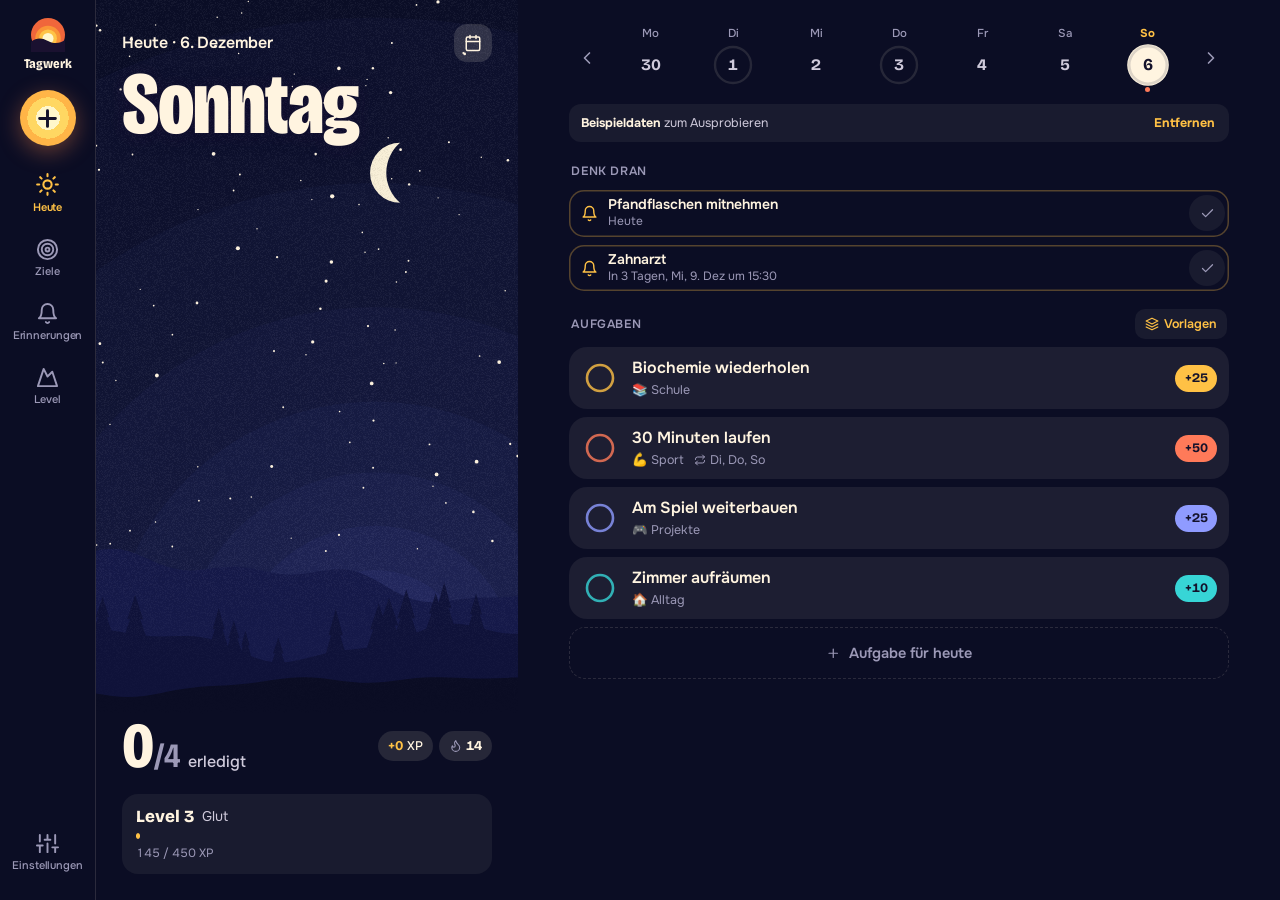
==== docs/index.html @ 81a53a62 "Tagwerk: Habit-Tracker als installierbare Web-App Aufgaben mit Wiederholungen, Vorlagen, Erinnerunge" ====
<!doctype html>
<html lang="de">
<head>
<meta charset="utf-8">
<meta name="viewport" content="width=device-width, initial-scale=1, viewport-fit=cover, interactive-widget=resizes-visual">
<title>Tagwerk</title>
<meta name="description" content="Aufgaben, Ziele, Erinnerungen und Level. Jede erledigte Aufgabe lässt die Sonne steigen.">
<meta name="theme-color" content="#0B0E27">
<meta name="mobile-web-app-capable" content="yes">
<meta name="apple-mobile-web-app-capable" content="yes">
<meta name="apple-mobile-web-app-status-bar-style" content="black-translucent">
<meta name="apple-mobile-web-app-title" content="Tagwerk">
<link rel="manifest" href="manifest.webmanifest">
<link rel="icon" href="icons/favicon.png" type="image/png">
<link rel="apple-touch-icon" href="icons/apple-touch-icon.png">
<link rel="preconnect" href="https://fonts.googleapis.com">
<link rel="preconnect" href="https://fonts.gstatic.com" crossorigin>
<link rel="stylesheet" href="https://fonts.googleapis.com/css2?family=Bricolage+Grotesque:opsz,wdth,wght@12..96,75..100,400..800&family=Onest:wght@400;500;600;700&display=swap">
<style>
/* Layout concept: a poster landscape anchors the screen. Sky and hills on top on the
   phone, a tall poster column beside the list on the PC. The list sits on the "ground",
   which is the same color as the nearest hill. Deliberately one visual world (dusk), so
   only dark values exist; --ground warms up as the day's sun rises. */
:root {
  color-scheme: dark;

  --ground: #0b0d24;
  --row: #191c3c;
  --fg: #fff4e0;
  --fg-2: #cfcadb;
  --fg-3: #9c99b7;
  --ink: #14122b;
  --hero-fg: #fff4e0;
  --sun: #ffc145;
  --coral: #ff7a59;
  --rose: #ff6f91;
  --ok: #5fe3a1;
  --danger: #ff5d5d;
  --tile: rgba(255, 240, 220, 0.06);
  --tile-2: rgba(255, 240, 220, 0.11);
  --line: rgba(255, 240, 220, 0.13);
  --panel: #15183a;
  --panel-2: #1e2249;

  --display: 'Bricolage Grotesque', 'Arial Narrow', 'Helvetica Neue', system-ui, sans-serif;
  --body: 'Onest', system-ui, -apple-system, 'Segoe UI', Roboto, sans-serif;

  --st: env(safe-area-inset-top, 0px);
  --sb: env(safe-area-inset-bottom, 0px);
  --sl: env(safe-area-inset-left, 0px);
  --sr: env(safe-area-inset-right, 0px);
  --gutter-l: max(16px, var(--sl));
  --gutter-r: max(16px, var(--sr));

  --scene-full: calc(256px + var(--st));
  --scene-h: var(--scene-full);
  --scene-min: calc(62px + var(--st));

  --ease: cubic-bezier(0.2, 0.9, 0.25, 1);
  --spring: cubic-bezier(0.2, 1.55, 0.35, 1);
}
@supports (color: color-mix(in srgb, red, blue)) {
  :root {
    --row: color-mix(in srgb, #fff0dc 7.5%, var(--ground));
  }
}
html.t-artifact {
  --st: 0px;
}
html:not([data-tab='today']) {
  --scene-h: calc(var(--scene-full) - 90px);
}
@media (max-height: 660px) {
  :root {
    --scene-full: calc(224px + var(--st));
  }
}

*,
*::before,
*::after {
  box-sizing: border-box;
}
html {
  -webkit-text-size-adjust: 100%;
  background: var(--ground);
}
body {
  margin: 0;
  min-height: 100dvh;
  background: var(--ground);
  color: var(--fg);
  font: 400 15px/1.45 var(--body);
  transition: background-color 1.4s ease;
  -webkit-font-smoothing: antialiased;
  overflow-x: hidden;
  overscroll-behavior-y: none;
}
html.sheet-open,
html.sheet-open body {
  overflow: hidden;
}
button {
  font: inherit;
  color: inherit;
  background: none;
  border: 0;
  padding: 0;
  cursor: pointer;
  -webkit-tap-highlight-color: transparent;
  touch-action: manipulation;
}
button:disabled {
  opacity: 0.5;
  cursor: default;
}
input,
select {
  font: inherit;
  color: inherit;
}
a {
  color: var(--sun);
}
p,
h1,
h2,
h3,
dl,
dd,
ol {
  margin: 0;
}
:focus-visible {
  outline: 2.5px solid var(--sun);
  outline-offset: 2px;
  border-radius: 8px;
}
.ic {
  width: 1em;
  height: 1em;
  flex: none;
  display: block;
}
.vh {
  position: absolute;
  width: 1px;
  height: 1px;
  overflow: hidden;
  clip-path: inset(50%);
  white-space: nowrap;
}
.grow {
  flex: 1;
}
.fx {
  position: fixed;
  inset: 0;
  width: 100vw;
  height: 100vh;
  pointer-events: none;
  z-index: 90;
}

/* ================================================================ Scene */
.app {
  min-height: 100dvh;
}
.scene {
  position: sticky;
  top: calc(var(--scene-min) - var(--scene-h));
  height: var(--scene-h);
  z-index: 5;
  overflow: hidden;
  display: flex;
  flex-direction: column;
  container-type: inline-size;
  transition: height 0.5s var(--ease), top 0.5s var(--ease);
}
.sky-wrap {
  position: absolute;
  left: 0;
  right: 0;
  bottom: 0;
  height: var(--scene-full);
}
.layer {
  position: absolute;
  inset: 0;
  width: 100%;
  height: 100%;
  display: block;
}
.sky .band,
.sky .sun,
.hills path,
.clouds {
  transition: fill 1.4s ease;
}
.halo {
  transition: transform 1.5s cubic-bezier(0.22, 1.18, 0.36, 1);
}
.no-tr * {
  transition: none !important;
}
.stars {
  transition: opacity 1.4s ease;
}
.tw-a {
  animation: twinkle 5.5s ease-in-out infinite alternate;
}
.tw-b {
  animation: twinkle 7.5s ease-in-out infinite alternate-reverse;
}
@keyframes twinkle {
  from {
    opacity: 0.45;
  }
  to {
    opacity: 1;
  }
}
.clouds {
  opacity: 0;
  transition: opacity 1.4s ease, fill 1.4s ease;
  animation: drift 46s ease-in-out infinite alternate;
}
@keyframes drift {
  from {
    transform: translateX(-3%);
  }
  to {
    transform: translateX(4%);
  }
}
.rays {
  fill: #fff7cc;
  opacity: 0;
  transition: opacity 0.7s ease;
}
.finale .rays {
  opacity: 0.3;
  animation: spin 16s linear infinite;
}
@keyframes spin {
  to {
    transform: rotate(360deg);
  }
}
.grain {
  background-image: var(--grain, none);
  background-size: 140px 140px;
  pointer-events: none;
  -webkit-mask-image: linear-gradient(to bottom, #000 62%, transparent 80%);
  mask-image: linear-gradient(to bottom, #000 62%, transparent 80%);
}
.birds {
  position: absolute;
  left: -100px;
  top: 34%;
  width: 92px;
  color: #2a0f2e;
  animation: birds 6s ease-in-out forwards;
  pointer-events: none;
  z-index: 1;
}
@keyframes birds {
  to {
    transform: translate(calc(100vw + 220px), -60px);
  }
}
.scene-top {
  position: relative;
  z-index: 2;
  display: flex;
  align-items: center;
  justify-content: space-between;
  gap: 12px;
  padding: calc(var(--st) + 10px) var(--gutter-r) 0 var(--gutter-l);
  min-height: calc(var(--st) + 50px);
}
.eyebrow {
  color: var(--hero-fg);
  font-weight: 600;
  font-size: 13.5px;
  transition: color 1.2s ease;
  min-width: 0;
  white-space: nowrap;
  overflow: hidden;
  text-overflow: ellipsis;
}
.scene-btns {
  display: flex;
  gap: 8px;
  flex: none;
}
.sky-btn {
  height: 38px;
  min-width: 38px;
  padding: 0 10px;
  display: grid;
  place-items: center;
  font-size: 18px;
  border-radius: 13px;
  color: var(--hero-fg);
  background: rgba(255, 255, 255, 0.11);
  transition: color 1.2s ease, transform 0.15s var(--ease), background-color 0.2s;
}
@supports (color: color-mix(in srgb, red, blue)) {
  .sky-btn {
    background: color-mix(in srgb, var(--hero-fg) 14%, transparent);
  }
}
.sky-btn:active {
  transform: scale(0.92);
}
.sky-today {
  font: 700 13.5px var(--display);
  padding: 0 13px;
}
.title {
  position: relative;
  z-index: 2;
  margin: 0;
  padding: 0 var(--gutter-r) 0 var(--gutter-l);
  color: var(--hero-fg);
  font-family: var(--display);
  font-weight: 800;
  font-stretch: 75%;
  font-size: clamp(38px, 16vw, 68px);
  font-size: clamp(38px, min(calc(90cqw / (var(--len, 8) * 0.5)), 18cqw), 164px);
  letter-spacing: -0.012em;
  line-height: 0.95;
  white-space: nowrap;
  text-shadow: 0 2px 20px var(--hero-shadow, transparent);
  transition: color 1.2s ease, text-shadow 1.2s ease;
}
.scene-foot {
  position: relative;
  z-index: 2;
  margin-top: auto;
  height: 56px;
  flex: none;
  display: flex;
  align-items: center;
  justify-content: space-between;
  gap: 10px;
  padding: 0 var(--gutter-r) 4px var(--gutter-l);
}
.foot-left {
  display: flex;
  align-items: baseline;
  gap: 7px;
  min-width: 0;
}
.foot-count {
  font-family: var(--display);
  font-stretch: 85%;
  font-size: 30px;
  line-height: 1;
  font-weight: 800;
  font-variant-numeric: tabular-nums;
}
.foot-count i {
  font-style: normal;
  font-size: 19px;
  font-weight: 600;
  color: var(--fg-3);
}
.foot-count b {
  font-weight: inherit;
}
.foot-label {
  color: var(--fg-2);
  font-size: 13px;
  font-weight: 500;
}
.foot-mini {
  display: none;
  font-weight: 700;
  font-size: 13.5px;
  align-self: center;
  white-space: nowrap;
}
html.collapsed .foot-mini {
  display: inline;
}
html.collapsed .foot-label {
  display: none;
}
.foot-next {
  flex-direction: column;
  gap: 1px;
  align-items: flex-start;
}
.foot-next-t {
  font-weight: 700;
  font-size: 15px;
  white-space: nowrap;
  overflow: hidden;
  text-overflow: ellipsis;
  max-width: 62cqw;
}
.foot-right {
  display: flex;
  align-items: center;
  gap: 6px;
  flex: none;
}
.pill {
  height: 30px;
  padding: 0 10px;
  display: inline-flex;
  align-items: center;
  gap: 4px;
  border-radius: 99px;
  font-size: 12.5px;
  font-weight: 500;
  background: var(--tile-2);
  color: var(--fg);
  white-space: nowrap;
}
.pill b {
  font-family: var(--display);
  font-weight: 700;
  font-size: 13.5px;
  font-variant-numeric: tabular-nums;
}
.pill .ic {
  font-size: 13.5px;
  color: var(--fg-3);
}
.pill.lit .ic {
  color: var(--coral);
}
.pill.xp b {
  color: var(--sun);
}
.foot-level {
  display: none;
}

/* ============================================================== Tab bar */
.tabbar {
  position: fixed;
  left: 0;
  right: 0;
  bottom: 0;
  z-index: 30;
  display: grid;
  grid-template-columns: repeat(2, 1fr) 72px repeat(2, 1fr);
  align-items: end;
  padding: 7px var(--sr) calc(6px + var(--sb)) var(--sl);
  background: rgba(11, 13, 36, 0.9);
  border-top: 1px solid var(--line);
  -webkit-backdrop-filter: blur(14px);
  backdrop-filter: blur(14px);
}
@supports (color: color-mix(in srgb, red, blue)) {
  .tabbar {
    background: color-mix(in srgb, var(--ground) 86%, transparent);
  }
}
.nav-item {
  display: flex;
  flex-direction: column;
  align-items: center;
  gap: 3px;
  padding: 5px 0 2px;
  font-size: 10.5px;
  font-weight: 500;
  letter-spacing: -0.01em;
  color: var(--fg-3);
  transition: color 0.2s, transform 0.18s var(--ease);
  min-width: 0;
}
.nav-item .ic {
  font-size: 23px;
  transition: transform 0.3s var(--spring);
}
.nav-item.on {
  color: var(--sun);
  font-weight: 600;
}
.nav-item.on .ic {
  transform: translateY(-1px) scale(1.08);
}
.nav-item:active {
  transform: scale(0.92);
}
.add-sun {
  justify-self: center;
  width: 62px;
  height: 62px;
  margin-top: -26px;
  border-radius: 50%;
  display: grid;
  place-items: center;
  background: radial-gradient(circle, #fff7cc 0 30%, #ffd762 30% 52%, #ffb547 52% 74%, #ff8a4a 74%);
  box-shadow: 0 6px 22px rgba(255, 138, 74, 0.38);
  color: var(--ink);
  transition: transform 0.22s var(--spring), box-shadow 0.2s;
}
.add-sun span {
  font-size: 27px;
  display: block;
  transition: transform 0.4s var(--spring);
}
.add-sun .ic {
  stroke-width: 2.6;
}
.add-sun:active {
  transform: scale(0.88);
}
.add-sun:active span {
  transform: rotate(90deg);
}
.rail {
  display: none;
}
.only-phone {
  display: inline-flex;
}
button.sky-btn.only-phone {
  display: grid;
}

/* ================================================================= Page */
.view {
  padding: 4px var(--gutter-r) calc(112px + var(--sb)) var(--gutter-l);
  min-width: 0;
}
.page {
  animation: pageIn 0.34s var(--ease) backwards;
  display: flex;
  flex-direction: column;
  gap: 10px;
  min-width: 0;
}
.page.has-aside {
  display: block;
}
.col-main {
  display: flex;
  flex-direction: column;
  gap: 10px;
  min-width: 0;
}
@keyframes pageIn {
  from {
    opacity: 0;
    transform: translateY(10px);
  }
}
.aside {
  display: none;
}
.list {
  display: flex;
  flex-direction: column;
  gap: 8px;
  min-width: 0;
}
.turn-next {
  animation: turnNext 0.3s var(--ease) backwards;
}
.turn-prev {
  animation: turnPrev 0.3s var(--ease) backwards;
}
@keyframes turnNext {
  from {
    opacity: 0;
    transform: translateX(26px);
  }
}
@keyframes turnPrev {
  from {
    opacity: 0;
    transform: translateX(-26px);
  }
}
.gh {
  display: flex;
  align-items: center;
  justify-content: space-between;
  gap: 8px;
  min-height: 30px;
  padding: 10px 2px 0;
  font-size: 12px;
  font-weight: 600;
  letter-spacing: 0.055em;
  text-transform: uppercase;
  color: var(--fg-3);
}
.gh-btn {
  display: inline-flex;
  align-items: center;
  gap: 5px;
  height: 30px;
  padding: 0 10px;
  border-radius: 10px;
  font-size: 12.5px;
  font-weight: 600;
  letter-spacing: 0;
  text-transform: none;
  color: var(--sun);
  background: var(--tile);
  transition: transform 0.16s var(--ease);
}
.gh-btn:active {
  transform: scale(0.94);
}
.gh-btn .ic {
  font-size: 14px;
}

/* ========================================================== Week strip */
.strip {
  display: flex;
  align-items: center;
  margin: 0 calc(-1 * var(--gutter-r)) 0 calc(-1 * var(--gutter-l));
}
.wk-arrow {
  display: none;
}
.wk-view {
  flex: 1;
  min-width: 0;
  overflow: hidden;
  touch-action: pan-y;
  user-select: none;
  -webkit-user-select: none;
}
.wk-track {
  display: flex;
  width: 300%;
  transform: translateX(-33.3333%);
}
.wk {
  flex: 0 0 33.3333%;
  display: grid;
  grid-template-columns: repeat(7, 1fr);
  padding: 2px 8px 0;
}
.wd {
  display: flex;
  flex-direction: column;
  align-items: center;
  gap: 2px;
  padding: 2px 0 2px;
  color: var(--fg-2);
  min-width: 0;
}
.wd-name {
  font-size: 11.5px;
  font-weight: 500;
  color: var(--fg-3);
}
.wd.today .wd-name {
  color: var(--sun);
  font-weight: 700;
}
.wd-num {
  position: relative;
  width: 40px;
  height: 40px;
  display: grid;
  place-items: center;
  border-radius: 50%;
  font-family: var(--display);
  font-weight: 700;
  font-size: 16px;
  font-variant-numeric: tabular-nums;
  transition: background-color 0.22s, color 0.22s, transform 0.3s var(--spring);
}
.wd-num b {
  font-weight: inherit;
  position: relative;
}
.wd.sel .wd-num {
  background: var(--fg);
  color: var(--ink);
  transform: scale(1.04);
}
.wd.today:not(.sel) .wd-num {
  color: var(--sun);
}
.wd-ring {
  position: absolute;
  inset: 0;
  width: 100%;
  height: 100%;
  transform: rotate(-90deg);
}
.wd-ring circle {
  fill: none;
  stroke-width: 2.4;
}
.wd-ring .tr {
  stroke: var(--tile-2);
}
.wd-ring .pr {
  stroke: var(--sun);
  stroke-linecap: round;
  transition: stroke-dasharray 0.6s var(--ease);
}
.wd-ring .pr.none {
  opacity: 0;
}
.wd.sel .wd-ring .tr {
  stroke: rgba(20, 18, 43, 0.14);
}
.wd.sel .wd-ring .pr {
  stroke: #e8702f;
}
.wd-dot {
  width: 5px;
  height: 5px;
  border-radius: 50%;
  background: transparent;
}
.wd-dot.on {
  background: var(--coral);
}

/* ================================================================ Notes */
.note {
  padding: 12px 14px;
  border-radius: 16px;
  background: var(--tile);
  display: flex;
  flex-direction: column;
  align-items: flex-start;
  gap: 10px;
  font-size: 14px;
  color: var(--fg-2);
  animation: rowIn 0.34s var(--ease) backwards;
}
.note b {
  color: var(--fg);
}
.note-btns,
.set-btns {
  display: flex;
  flex-wrap: wrap;
  gap: 8px;
}
.demo-line {
  display: flex;
  align-items: center;
  justify-content: space-between;
  gap: 10px;
  min-height: 38px;
  padding: 2px 4px 2px 12px;
  border-radius: 12px;
  background: var(--tile);
  font-size: 12.5px;
  color: var(--fg-2);
}
.demo-line b {
  color: var(--fg);
}
.demo-x {
  flex: none;
  height: 30px;
  padding: 0 10px;
  border-radius: 9px;
  font-weight: 700;
  font-size: 12.5px;
  color: var(--sun);
  transition: background-color 0.15s;
}
.demo-x:hover {
  background: var(--tile-2);
}

/* ================================================================ Rows */
.row-wrap {
  position: relative;
  animation: rowIn 0.34s var(--ease) backwards;
  animation-delay: calc(var(--i, 0) * 24ms);
}
@keyframes rowIn {
  from {
    opacity: 0;
    transform: translateY(9px) scale(0.985);
  }
}
.row-under {
  position: absolute;
  inset: 1px;
  border-radius: 18px;
  display: none;
  align-items: center;
  overflow: hidden;
  font-weight: 700;
  font-size: 14px;
  color: #fff;
  transition: background-color 0.16s;
}
.row-wrap[data-dir] .row-under {
  display: flex;
}
.u {
  position: absolute;
  top: 0;
  bottom: 0;
  display: none;
  align-items: center;
  gap: 7px;
}
.u .ic {
  font-size: 19px;
}
.u-done {
  left: 18px;
}
.u-move,
.u-del {
  right: 18px;
}
.row-wrap[data-dir='right'] .row-under {
  background: #1b6e4c;
}
.row-wrap[data-dir='right'] .u-done {
  display: flex;
}
.row-wrap[data-stage='done'] .row-under {
  background: #22a56b;
}
.row-wrap[data-dir='left'] .row-under {
  background: #2a3c6b;
}
.row-wrap[data-dir='left'] .u-move {
  display: flex;
}
.row-wrap[data-stage='move'] .row-under {
  background: #2f6fe0;
}
.row-wrap[data-stage='del'] .row-under {
  background: #d9423f;
}
.row-wrap[data-stage='del'] .u-move {
  display: none;
}
.row-wrap[data-stage='del'] .u-del {
  display: flex;
}
.row {
  position: relative;
  display: flex;
  align-items: center;
  gap: 8px;
  min-height: 64px;
  padding: 7px 12px 7px 7px;
  border-radius: 18px;
  background: var(--row);
  touch-action: pan-y;
  transition: background-color 0.3s;
}
.row.just-done::after {
  content: '';
  position: absolute;
  inset: 0;
  border-radius: inherit;
  background: var(--c);
  transform-origin: left;
  pointer-events: none;
  animation: wipe 0.56s var(--ease) forwards;
}
@keyframes wipe {
  0% {
    transform: scaleX(0.04);
    opacity: 0.42;
  }
  55% {
    transform: scaleX(1);
    opacity: 0.26;
  }
  100% {
    transform: scaleX(1);
    opacity: 0;
  }
}
.chk {
  flex: none;
  width: 48px;
  height: 48px;
  display: grid;
  place-items: center;
  border-radius: 50%;
  transition: transform 0.16s var(--ease);
}
.chk:active {
  transform: scale(0.84);
}
.chk svg {
  width: 32px;
  height: 32px;
  overflow: visible;
}
.c-ring {
  fill: none;
  stroke: var(--c);
  stroke-width: 2.6;
  opacity: 0.8;
  transition: opacity 0.2s;
}
.c-fill {
  fill: var(--c);
  transform: scale(0);
  transform-box: fill-box;
  transform-origin: center;
  transition: transform 0.34s var(--spring);
}
.c-mark {
  fill: none;
  stroke: var(--ink);
  stroke-width: 3.2;
  stroke-linecap: round;
  stroke-linejoin: round;
  stroke-dasharray: 1;
  stroke-dashoffset: 1;
  transition: stroke-dashoffset 0.26s 0.07s var(--ease);
}
.done .c-fill {
  transform: scale(1);
}
.done .c-mark {
  stroke-dashoffset: 0;
}
@media (hover: hover) {
  .row:not(.done) .chk:hover .c-fill {
    transform: scale(0.42);
    opacity: 0.45;
  }
}
.row-main {
  flex: 1;
  min-width: 0;
  text-align: left;
  display: flex;
  flex-direction: column;
  gap: 3px;
  padding: 3px 0;
}
.row-title {
  font-size: 16px;
  font-weight: 600;
  line-height: 1.26;
  overflow-wrap: anywhere;
}
.t {
  background: linear-gradient(currentColor, currentColor) no-repeat 0 56% / 0% 2px;
  -webkit-box-decoration-break: clone;
  box-decoration-break: clone;
  transition: background-size 0.32s 0.04s var(--ease), color 0.3s;
}
.done .t {
  background-size: 100% 2px;
  color: var(--fg-3);
}
.row-meta {
  display: flex;
  flex-wrap: wrap;
  gap: 2px 10px;
  font-size: 12.5px;
  color: var(--fg-3);
}
.m {
  display: inline-flex;
  align-items: center;
  gap: 4px;
  white-space: nowrap;
  max-width: 100%;
  overflow: hidden;
  text-overflow: ellipsis;
}
.m .ic {
  font-size: 12px;
}
.m.late {
  color: var(--coral);
}
.m.hot .ic {
  color: var(--coral);
}
.stamp {
  flex: none;
  min-width: 42px;
  height: 27px;
  padding: 0 8px;
  display: grid;
  place-items: center;
  border-radius: 99px;
  background: var(--c, var(--sun));
  color: var(--ink);
  font: 700 13px var(--display);
  font-variant-numeric: tabular-nums;
  transition: background-color 0.3s, color 0.3s, box-shadow 0.3s;
}
.done .stamp {
  background: transparent;
  color: var(--fg-3);
  box-shadow: inset 0 0 0 1.5px var(--line);
}
.row-tools {
  display: none;
  gap: 2px;
}
.tool {
  width: 34px;
  height: 34px;
  display: grid;
  place-items: center;
  border-radius: 10px;
  font-size: 16px;
  color: var(--fg-3);
  transition: background-color 0.15s, color 0.15s;
  flex: none;
}
.tool:hover {
  background: var(--tile-2);
  color: var(--fg);
}
@media (hover: hover) and (pointer: fine) {
  .row-tools {
    display: flex;
    opacity: 0;
    transition: opacity 0.14s;
  }
  .row:hover .row-tools,
  .row:focus-within .row-tools {
    opacity: 1;
  }
}
.add-row {
  display: flex;
  align-items: center;
  justify-content: center;
  gap: 8px;
  min-height: 52px;
  border-radius: 16px;
  color: var(--fg-3);
  font-weight: 600;
  font-size: 14.5px;
  border: 1.5px dashed var(--line);
  transition: color 0.15s, border-color 0.15s, transform 0.16s var(--ease);
}
.add-row:hover {
  color: var(--fg);
  border-color: var(--fg-3);
}
.add-row:active {
  transform: scale(0.985);
}
.empty {
  padding: 20px 16px;
  border-radius: 18px;
  background: var(--tile);
  color: var(--fg-2);
  font-size: 14px;
  display: flex;
  flex-direction: column;
  gap: 6px;
}
.empty.small {
  padding: 13px 14px;
  font-size: 13.5px;
}
.empty-t {
  font: 700 21px/1.15 var(--display);
  color: var(--fg);
  text-wrap: balance;
}
.perfect {
  padding: 18px 18px 16px;
  border-radius: 20px;
  background: radial-gradient(circle at 92% 118%, #fff7cc 0 13%, #ffd762 13% 25%, #ffc145 25% 40%, #ffb03d 40% 58%, #fa9537 58%);
  color: #2a0f2e;
  font-size: 14px;
  font-weight: 500;
  animation: rowIn 0.5s var(--ease) backwards;
}
.perfect-t {
  font: 800 32px/1 var(--display);
  font-stretch: 78%;
  margin-bottom: 6px;
}

/* =========================================================== Reminders */
.rem-row {
  display: flex;
  align-items: center;
  gap: 10px;
  padding: 3px 4px 3px 12px;
  border-radius: 15px;
  box-shadow: inset 0 0 0 1.5px rgba(255, 193, 69, 0.3);
  animation: rowIn 0.34s var(--ease) backwards;
}
.rem-row .rem-main {
  padding: 3px 0;
}
.rem-row .rem-title {
  font-size: 14px;
}
.rem-row .rem-sub {
  font-size: 12px;
}
.rem-row .rem-ok {
  width: 36px;
  height: 36px;
  font-size: 15px;
}
.rem-row.late {
  box-shadow: inset 0 0 0 1.5px rgba(255, 122, 89, 0.55);
}
.rem-ic {
  color: var(--sun);
  font-size: 17px;
  flex: none;
}
.late .rem-ic {
  color: var(--coral);
}
.rem-main {
  flex: 1;
  min-width: 0;
  text-align: left;
  display: flex;
  flex-direction: column;
  padding: 2px 0;
}
.rem-title {
  font-weight: 600;
  font-size: 14.5px;
  line-height: 1.25;
  overflow-wrap: anywhere;
}
.rem-sub {
  font-size: 12.5px;
  color: var(--fg-3);
}
.rem-ok {
  flex: none;
  width: 40px;
  height: 40px;
  display: grid;
  place-items: center;
  font-size: 17px;
  border-radius: 50%;
  color: var(--fg-3);
  background: var(--tile);
  transition: transform 0.16s var(--ease), color 0.15s, background-color 0.15s;
}
.rem-ok:hover {
  color: var(--fg);
  background: var(--tile-2);
}
.rem-ok:active {
  transform: scale(0.86);
}
.rem-card {
  display: flex;
  align-items: center;
  gap: 8px;
  padding: 7px 8px 7px 7px;
  border-radius: 18px;
  background: var(--row);
}
.rem-card.history {
  opacity: 0.65;
}
.rem-card-main {
  flex: 1;
  min-width: 0;
  display: flex;
  align-items: center;
  gap: 12px;
  text-align: left;
}
.rem-card-txt {
  min-width: 0;
  display: flex;
  flex-direction: column;
  gap: 1px;
}
.date-tile {
  flex: none;
  width: 50px;
  height: 52px;
  display: flex;
  flex-direction: column;
  align-items: center;
  justify-content: center;
  border-radius: 13px;
  background: var(--tile-2);
}
.date-tile b {
  font: 800 22px/1 var(--display);
  font-variant-numeric: tabular-nums;
}
.date-tile small {
  font-size: 11px;
  font-weight: 600;
  color: var(--fg-3);
}
.soon .date-tile {
  background: var(--sun);
  color: var(--ink);
}
.soon .date-tile small {
  color: inherit;
  opacity: 0.8;
}
.late .date-tile {
  background: var(--coral);
  color: var(--ink);
}
.late .date-tile small {
  color: inherit;
  opacity: 0.8;
}
.fineprint {
  padding: 8px 4px;
  font-size: 12.5px;
  color: var(--fg-3);
  text-align: center;
}

/* =============================================================== Goals */
.seg {
  position: relative;
  display: grid;
  grid-auto-flow: column;
  grid-auto-columns: minmax(0, 1fr);
  padding: 3px;
  border-radius: 14px;
  background: var(--tile);
}
.seg-ind {
  position: absolute;
  top: 3px;
  bottom: 3px;
  left: 3px;
  width: calc((100% - 6px) / var(--n));
  border-radius: 11px;
  background: var(--fg);
  transform: translateX(calc(var(--i) * 100%));
  transition: transform 0.32s var(--spring);
}
.seg button {
  position: relative;
  min-height: 38px;
  padding: 0 4px;
  font-size: 13.5px;
  font-weight: 600;
  color: var(--fg-2);
  transition: color 0.2s;
  overflow: hidden;
  white-space: nowrap;
  text-overflow: ellipsis;
}
.seg button.on {
  color: var(--ink);
}
.period {
  display: flex;
  align-items: center;
  justify-content: space-between;
  gap: 8px;
}
.period-t {
  display: flex;
  flex-direction: column;
  align-items: center;
  min-width: 0;
  line-height: 1.2;
}
.period-t b {
  font: 700 18px var(--display);
}
.period-t span {
  font-size: 12.5px;
  color: var(--fg-3);
}
.icon-btn {
  flex: none;
  width: 40px;
  height: 40px;
  display: grid;
  place-items: center;
  font-size: 20px;
  border-radius: 12px;
  color: var(--fg-2);
  transition: background-color 0.15s, transform 0.16s var(--ease);
}
.icon-btn:hover {
  background: var(--tile-2);
}
.icon-btn:active {
  transform: scale(0.9);
}
.icon-btn.solid {
  background: var(--tile-2);
}
.goal {
  --h: 0;
  padding: 14px 12px 14px 15px;
  border-radius: 20px;
  background: var(--row);
  display: flex;
  flex-direction: column;
  gap: 10px;
  animation: rowIn 0.34s var(--ease) backwards;
}
.goal-top {
  display: flex;
  align-items: center;
  gap: 12px;
}
.goal-main {
  flex: 1;
  min-width: 0;
  text-align: left;
  display: flex;
  flex-direction: column;
  gap: 4px;
}
.goal-title {
  font: 700 18.5px/1.18 var(--display);
  overflow-wrap: anywhere;
  text-wrap: balance;
}
.hold {
  --h: 0;
  position: relative;
  flex: none;
  width: 68px;
  height: 68px;
  border-radius: 50%;
  display: grid;
  place-items: center;
  touch-action: none;
  user-select: none;
  -webkit-user-select: none;
  -webkit-touch-callout: none;
}
.hold svg {
  position: absolute;
  inset: 0;
  width: 100%;
  height: 100%;
  transform: rotate(-90deg);
  overflow: visible;
}
.h-track {
  fill: var(--tile);
  stroke: var(--tile-2);
  stroke-width: 4;
}
.h-fill {
  fill: none;
  stroke: var(--c);
  stroke-width: 4.5;
  stroke-dasharray: 0 100;
}
.hold:not(.holding) .h-fill {
  transition: stroke-dasharray 0.28s ease;
}
.hold-core {
  position: relative;
  display: flex;
  flex-direction: column;
  align-items: center;
  line-height: 1.05;
  transform: scale(calc(1 + var(--h) * 0.14));
}
.hold-core::before {
  content: '';
  position: absolute;
  left: 50%;
  top: 50%;
  width: 56px;
  height: 56px;
  border-radius: 50%;
  background: var(--c);
  transform: translate(-50%, -50%) scale(var(--h));
  z-index: -1;
}
.hold-core b {
  font: 800 16px var(--display);
  font-variant-numeric: tabular-nums;
}
.hold-core small {
  font-size: 10.5px;
  color: var(--fg-3);
}
.hold.holding .hold-core {
  color: var(--ink);
}
.hold.holding .hold-core small {
  color: inherit;
}
.hold.holding {
  animation: rumble 0.12s linear infinite;
}
@keyframes rumble {
  25% {
    transform: translate(0.6px, -0.5px);
  }
  50% {
    transform: translate(-0.5px, 0.6px);
  }
  75% {
    transform: translate(0.5px, 0.5px);
  }
}
.hold.ready:not(.holding) {
  animation: readyPulse 1.5s ease-in-out infinite;
}
@keyframes readyPulse {
  50% {
    transform: scale(1.07);
    filter: brightness(1.3);
  }
}
.goal-won {
  flex: none;
  display: inline-flex;
  align-items: center;
  gap: 5px;
  color: var(--c);
  font-size: 18px;
}
.goal-won b {
  font: 800 16px var(--display);
}
.is-done .goal-title {
  color: var(--fg-2);
}
.goal-progress {
  display: flex;
  align-items: center;
  gap: 10px;
}
.goal-progress .bar {
  flex: 1;
}
.gp-n {
  font-size: 12.5px;
  font-weight: 600;
  color: var(--fg-3);
  font-variant-numeric: tabular-nums;
}
.steps {
  display: flex;
  flex-direction: column;
}
.step {
  display: flex;
  align-items: center;
  gap: 10px;
  min-height: 36px;
  text-align: left;
  font-size: 14px;
  color: var(--fg-2);
}
.step-box {
  flex: none;
  width: 22px;
  height: 22px;
  display: grid;
  place-items: center;
  border-radius: 7px;
  font-size: 15px;
  box-shadow: inset 0 0 0 2px var(--line);
  color: transparent;
  transition: background-color 0.18s, color 0.18s, transform 0.28s var(--spring);
}
.step-box .ic {
  stroke-width: 3.2;
}
.step.on {
  color: var(--fg-3);
}
.step.on .step-box {
  background: var(--c);
  color: var(--ink);
  box-shadow: none;
  transform: scale(1.06);
}
.goal-carry {
  display: flex;
}

/* ================================================================ Bars */
.bar {
  display: block;
  height: 6px;
  border-radius: 99px;
  background: var(--tile-2);
  overflow: hidden;
}
.bar i {
  display: block;
  height: 100%;
  min-width: 4px;
  border-radius: 99px;
  background: var(--c, var(--sun));
  transition: width 0.7s var(--ease);
}
.bar.lg {
  height: 10px;
}

/* =============================================================== Level */
.overall {
  display: flex;
  flex-direction: column;
  gap: 12px;
  padding: 4px 0 2px;
}
.overall-top {
  display: flex;
  align-items: flex-end;
  gap: 14px;
}
.overall-n {
  display: flex;
  flex-direction: column;
}
.overall-n small {
  font-size: 12px;
  color: var(--fg-3);
  font-weight: 500;
}
.overall-n b {
  font: 800 76px/0.9 var(--display);
  font-stretch: 75%;
  color: var(--sun);
  font-variant-numeric: tabular-nums;
}
.overall-r {
  min-width: 0;
  display: flex;
  flex-direction: column;
  padding-bottom: 4px;
}
.overall-rank {
  font: 800 27px/1.05 var(--display);
  font-stretch: 85%;
}
.overall-sub {
  font-size: 13px;
  color: var(--fg-3);
}
.stats {
  display: grid;
  grid-template-columns: repeat(4, 1fr);
  gap: 6px;
  margin-top: 2px;
}
.stats > div {
  min-width: 0;
}
.stats dt {
  font-size: 11.5px;
  color: var(--fg-3);
  white-space: nowrap;
  overflow: hidden;
  text-overflow: ellipsis;
}
.stats dd {
  font: 700 20px/1.2 var(--display);
  font-variant-numeric: tabular-nums;
}
.stats small {
  font-size: 12px;
  font-weight: 500;
  color: var(--fg-3);
}
.hm {
  display: flex;
  flex-direction: column;
  gap: 8px;
}
.hm-grid {
  display: grid;
  grid-template-columns: 20px minmax(0, 1fr);
  column-gap: 5px;
  row-gap: 4px;
}
.hm-months {
  grid-column: 2;
  display: grid;
  grid-template-columns: repeat(var(--weeks), 1fr);
  gap: 3px;
  font-size: 10.5px;
  color: var(--fg-3);
  height: 14px;
}
.hm-months span {
  white-space: nowrap;
}
.hm-days {
  display: grid;
  grid-template-rows: repeat(7, 1fr);
  gap: 3px;
  font-size: 10px;
  color: var(--fg-3);
  align-items: center;
}
.hm-cols {
  display: grid;
  grid-template-columns: repeat(var(--weeks), 1fr);
  gap: 3px;
}
.hm-col {
  display: grid;
  gap: 3px;
}
.hm-cell {
  display: block;
  width: 100%;
  aspect-ratio: 1;
  border-radius: 3.5px;
  background: var(--tile);
}
.hm-cell.future {
  background: none;
}
.hm-cell.s1 {
  background: rgba(255, 193, 69, 0.25);
}
.hm-cell.s2 {
  background: rgba(255, 193, 69, 0.45);
}
.hm-cell.s3 {
  background: rgba(255, 193, 69, 0.72);
}
.hm-cell.s4 {
  background: #ffc145;
}
.hm-cell.now {
  box-shadow: 0 0 0 1.5px var(--fg);
}
.hm-foot {
  display: flex;
  flex-wrap: wrap;
  justify-content: space-between;
  align-items: center;
  gap: 4px 12px;
  font-size: 12px;
  color: var(--fg-3);
}
.hm-tip {
  font-weight: 500;
  color: var(--fg-2);
}
.hm-legend {
  display: inline-flex;
  align-items: center;
  gap: 3px;
  font-size: 11px;
}
.hm-legend .hm-cell {
  width: 11px;
}
.hm-legend span:first-child {
  margin-right: 3px;
}
.hm-legend span:last-child {
  margin-left: 3px;
}
.cat-list {
  display: flex;
  flex-direction: column;
  gap: 8px;
}
.cat-card {
  display: flex;
  align-items: center;
  gap: 12px;
  width: 100%;
  padding: 11px 14px 11px 11px;
  border-radius: 20px;
  text-align: left;
  background: var(--row);
  transition: transform 0.16s var(--ease);
}
.cat-card:active {
  transform: scale(0.985);
}
.cat-disc {
  flex: none;
  width: 50px;
  height: 50px;
  display: grid;
  place-items: center;
  font-size: 25px;
  border-radius: 50%;
  background: var(--c);
}
.cat-body {
  flex: 1;
  min-width: 0;
  display: flex;
  flex-direction: column;
  gap: 5px;
}
.cat-top {
  display: flex;
  align-items: baseline;
  gap: 8px;
}
.cat-name {
  font-weight: 700;
  font-size: 15.5px;
  overflow: hidden;
  text-overflow: ellipsis;
  white-space: nowrap;
}
.cat-rank {
  font-size: 12px;
  color: var(--fg-3);
  flex: none;
}
.cat-sub {
  display: flex;
  justify-content: space-between;
  gap: 8px;
  font-size: 12px;
  color: var(--fg-3);
  font-variant-numeric: tabular-nums;
}
.cat-lv {
  flex: none;
  min-width: 38px;
  display: flex;
  flex-direction: column;
  align-items: center;
  line-height: 1;
}
.cat-lv small {
  font-size: 10px;
  font-weight: 600;
  color: var(--fg-3);
  letter-spacing: 0.06em;
}
.cat-lv b {
  font: 800 30px/1 var(--display);
  font-stretch: 80%;
  font-variant-numeric: tabular-nums;
}

/* ================================================================= HUD */
.hud {
  position: fixed;
  left: 0;
  right: 0;
  bottom: calc(86px + var(--sb));
  z-index: 40;
  display: flex;
  justify-content: center;
  pointer-events: none;
  opacity: 0;
  transform: translateY(14px) scale(0.97);
  transition: opacity 0.22s, transform 0.34s var(--ease);
}
.hud.on {
  opacity: 1;
  transform: none;
}
.hud-card {
  width: min(372px, calc(100vw - 32px));
  display: flex;
  align-items: center;
  gap: 11px;
  padding: 9px 13px 9px 10px;
  border-radius: 18px;
  background: var(--panel-2);
  box-shadow: 0 12px 34px rgba(4, 5, 20, 0.5);
}
.hud-emoji {
  flex: none;
  width: 36px;
  height: 36px;
  display: grid;
  place-items: center;
  border-radius: 50%;
  background: var(--c);
  font-size: 18px;
}
.hud-body {
  flex: 1;
  min-width: 0;
  display: flex;
  flex-direction: column;
  gap: 5px;
}
.hud-top {
  display: flex;
  justify-content: space-between;
  gap: 8px;
  font-size: 13px;
}
.hud-top > b {
  overflow: hidden;
  white-space: nowrap;
  text-overflow: ellipsis;
}
.hud-top span {
  color: var(--fg-3);
  flex: none;
}
.hud-lv {
  display: inline-block;
  color: var(--fg);
}
.hud-lv.bump {
  animation: bump 0.5s var(--spring);
  color: var(--sun);
}
@keyframes bump {
  40% {
    transform: scale(1.7);
  }
}
.hud-bar {
  display: block;
  height: 8px;
  border-radius: 99px;
  background: var(--tile-2);
  overflow: hidden;
}
.hud-bar i {
  display: block;
  height: 100%;
  min-width: 4px;
  border-radius: 99px;
  background: var(--c);
  transition: width 0.55s cubic-bezier(0.3, 0.7, 0.2, 1) 0.2s;
}
.hud-xp {
  flex: none;
  font: 800 20px var(--display);
  font-variant-numeric: tabular-nums;
}
.orb {
  position: fixed;
  z-index: 85;
  padding: 3px 9px;
  border-radius: 99px;
  background: var(--c);
  color: var(--ink);
  font: 800 15px var(--display);
  pointer-events: none;
  box-shadow: 0 4px 14px rgba(4, 5, 20, 0.35);
  white-space: nowrap;
}

/* ============================================================== Toast */
.toasts {
  position: fixed;
  left: 0;
  right: 0;
  bottom: calc(150px + var(--sb));
  z-index: 75;
  display: flex;
  justify-content: center;
  pointer-events: none;
  padding: 0 16px;
}
.toast {
  pointer-events: auto;
  display: flex;
  align-items: center;
  gap: 12px;
  max-width: 100%;
  padding: 10px 14px;
  border-radius: 14px;
  background: var(--fg);
  color: var(--ink);
  font-weight: 500;
  font-size: 14px;
  box-shadow: 0 12px 34px rgba(4, 5, 20, 0.5);
  animation: toastIn 0.3s var(--spring) backwards;
}
.toast.out {
  opacity: 0;
  transform: translateY(8px);
  transition: opacity 0.2s, transform 0.2s;
}
.toast button {
  flex: none;
  font-weight: 700;
  color: #b4470f;
  padding: 2px 0;
}
@keyframes toastIn {
  from {
    opacity: 0;
    transform: translateY(14px) scale(0.95);
  }
}

/* ============================================================== Sheets */
.sheet-wrap,
.dialog-wrap {
  position: fixed;
  inset: 0;
  z-index: 60;
  display: flex;
  align-items: flex-end;
  justify-content: center;
}
.sheet-back,
.dialog-back {
  position: absolute;
  inset: 0;
  background: rgba(6, 7, 22, 0.66);
  animation: fadeIn 0.22s backwards;
}
.sheet {
  position: relative;
  width: 100%;
  max-width: 560px;
  max-height: calc(var(--vvh, 100dvh) - 30px - var(--st));
  margin-bottom: var(--kb, 0px);
  display: flex;
  flex-direction: column;
  border-radius: 26px 26px 0 0;
  background: var(--panel);
  box-shadow: 0 -10px 50px rgba(4, 5, 20, 0.5);
  animation: sheetIn 0.38s var(--ease) backwards;
  transition: transform 0.24s var(--ease);
}
.closing .sheet {
  animation: sheetOut 0.2s ease-in forwards;
}
.closing .sheet-back {
  animation: fadeOut 0.2s forwards;
}
@keyframes sheetIn {
  from {
    transform: translateY(100%);
  }
}
@keyframes sheetOut {
  to {
    transform: translateY(100%);
  }
}
@keyframes fadeIn {
  from {
    opacity: 0;
  }
}
@keyframes fadeOut {
  to {
    opacity: 0;
  }
}
.sheet-grip {
  flex: none;
  height: 20px;
  display: grid;
  place-items: center;
  touch-action: none;
}
.sheet-grip i {
  width: 38px;
  height: 4.5px;
  border-radius: 9px;
  background: var(--line);
}
.sheet-head {
  flex: none;
  display: flex;
  align-items: center;
  gap: 8px;
  padding: 0 12px 10px 16px;
  touch-action: none;
}
.sheet-head h2 {
  flex: 1;
  min-width: 0;
  font: 800 23px/1.1 var(--display);
  font-stretch: 85%;
  overflow: hidden;
  white-space: nowrap;
  text-overflow: ellipsis;
}
.sheet-head .seg {
  flex: 1;
  min-width: 0;
}
.sheet-head .seg button {
  font-size: 12.5px;
  min-height: 36px;
}
.sheet-x {
  font-size: 18px;
}
.sheet-body {
  flex: 1;
  min-height: 0;
  overflow-y: auto;
  overscroll-behavior: contain;
  -webkit-overflow-scrolling: touch;
  padding: 4px 16px 14px;
  display: flex;
  flex-direction: column;
  gap: 16px;
}
.sheet-foot {
  flex: none;
  display: flex;
  gap: 8px;
  padding: 10px 16px calc(12px + var(--sb));
  border-top: 1px solid var(--line);
}
.big-input {
  width: 100%;
  border: 0;
  outline: 0;
  padding: 7px 0 9px;
  background: none;
  font: 700 24px/1.2 var(--display);
  border-bottom: 2px solid var(--line);
  border-radius: 0;
  transition: border-color 0.2s;
}
.big-input:focus {
  border-color: var(--sun);
}
.big-input::placeholder {
  color: var(--fg-3);
  font-weight: 600;
}
.field {
  display: flex;
  flex-direction: column;
  gap: 8px;
  min-width: 0;
}
.field-l {
  font-size: 12.5px;
  font-weight: 600;
  color: var(--fg-3);
}
.chips {
  display: flex;
  flex-wrap: wrap;
  gap: 7px;
}
.chip {
  display: inline-flex;
  align-items: center;
  gap: 6px;
  min-height: 38px;
  padding: 0 12px;
  border-radius: 12px;
  background: var(--tile);
  font-size: 14px;
  font-weight: 500;
  color: var(--fg-2);
  max-width: 100%;
  transition: background-color 0.16s, color 0.16s, transform 0.16s var(--ease);
}
.chip .ic {
  font-size: 15px;
}
.chip:active {
  transform: scale(0.94);
}
.chip.on {
  background: var(--c, var(--fg));
  color: var(--ink);
  font-weight: 600;
  animation: chipPop 0.28s var(--spring);
}
.chip.xp {
  font-family: var(--display);
  font-weight: 700;
  font-variant-numeric: tabular-nums;
}
.chip.xp.on {
  background: var(--sun);
}
.chip.ghost {
  background: none;
  box-shadow: inset 0 0 0 1.5px var(--line);
}
@keyframes chipPop {
  40% {
    transform: scale(1.09);
  }
}
.chip-input {
  display: inline-flex;
  align-items: center;
  gap: 6px;
  min-height: 38px;
  padding: 0 4px 0 11px;
  border-radius: 12px;
  background: var(--tile);
  font-size: 13.5px;
  color: var(--fg-3);
}
.chip-input.on {
  box-shadow: inset 0 0 0 2px var(--sun);
  color: var(--fg);
}
.chip-input input {
  width: 62px;
  height: 32px;
  border: 0;
  outline: 0;
  background: none;
  font: 700 16px var(--display);
  -moz-appearance: textfield;
}
.chip-input input::-webkit-outer-spin-button,
.chip-input input::-webkit-inner-spin-button {
  -webkit-appearance: none;
  margin: 0;
}
.toggle-row {
  display: flex;
  align-items: center;
  justify-content: space-between;
  gap: 14px;
  min-height: 46px;
  width: 100%;
  text-align: left;
}
.toggle-t {
  display: flex;
  flex-direction: column;
  min-width: 0;
}
.toggle-t b {
  font-weight: 600;
  font-size: 15px;
}
.toggle-t small {
  font-size: 12.5px;
  color: var(--fg-3);
}
.switch {
  flex: none;
  position: relative;
  width: 50px;
  height: 30px;
  border-radius: 99px;
  background: var(--tile-2);
  transition: background-color 0.2s;
}
.switch i {
  position: absolute;
  top: 3px;
  left: 3px;
  width: 24px;
  height: 24px;
  border-radius: 50%;
  background: var(--fg);
  transition: transform 0.32s var(--spring);
}
.switch.on {
  background: var(--sun);
}
.switch.on i {
  transform: translateX(20px);
  background: var(--ink);
}
.repeat-box {
  display: flex;
  flex-direction: column;
  gap: 12px;
  padding: 6px 12px 12px;
  border-radius: 16px;
  background: var(--tile);
}
.wd-pick {
  display: grid;
  grid-template-columns: repeat(7, minmax(0, 1fr));
  gap: 4px;
}
.wd-c {
  aspect-ratio: 1;
  max-height: 46px;
  border-radius: 50%;
  display: grid;
  place-items: center;
  font: 700 14px var(--display);
  background: var(--tile-2);
  color: var(--fg-2);
  transition: background-color 0.14s, color 0.14s, transform 0.3s var(--spring);
  justify-self: center;
  width: 100%;
  max-width: 46px;
}
.wd-c.on {
  background: var(--sun);
  color: var(--ink);
  transform: scale(1.06);
}
.repeat-box .seg button {
  font-size: 12.5px;
  padding: 0 1px;
  letter-spacing: -0.012em;
}
.repeat-note {
  font-size: 13px;
  color: var(--fg-2);
}
.repeat-note.warn {
  color: var(--coral);
}
.hint {
  font-size: 12.5px;
  color: var(--fg-3);
}
.hint.warn {
  color: var(--coral);
}
.select-row {
  display: flex;
  flex-wrap: wrap;
  gap: 7px;
}
.sel select,
.sel-year input,
.time-input {
  height: 44px;
  padding: 0 12px;
  border: 0;
  border-radius: 12px;
  background: var(--tile-2);
  font-size: 16px;
  font-weight: 500;
  color-scheme: dark;
}
.sel select option {
  background: var(--panel);
}
.sel.grow select {
  width: 100%;
}
.sel-year input {
  width: 92px;
}
.time-input {
  width: 130px;
}
.step-edit {
  display: flex;
  flex-direction: column;
  gap: 6px;
}
.step-line {
  display: flex;
  align-items: center;
  justify-content: space-between;
  gap: 8px;
  min-height: 40px;
  padding: 0 4px 0 12px;
  border-radius: 12px;
  background: var(--tile);
  font-size: 14px;
}
.step-add {
  display: flex;
  gap: 6px;
}
.step-add input {
  flex: 1;
  min-width: 0;
  height: 42px;
  padding: 0 12px;
  border: 0;
  outline: 0;
  border-radius: 12px;
  background: var(--tile);
  font-size: 16px;
}
.tpl-list {
  display: flex;
  flex-direction: column;
  gap: 6px;
}
.tpl {
  display: flex;
  align-items: center;
  gap: 4px;
  border-radius: 15px;
  background: var(--tile);
  padding-right: 4px;
}
.tpl-main {
  flex: 1;
  min-width: 0;
  display: flex;
  align-items: center;
  gap: 10px;
  padding: 8px 6px 8px 8px;
  text-align: left;
  transition: transform 0.16s var(--ease);
}
.tpl-main:active {
  transform: scale(0.98);
}
.tpl-plus {
  flex: none;
  width: 36px;
  height: 36px;
  display: grid;
  place-items: center;
  border-radius: 50%;
  font: 800 14px var(--display);
  color: var(--c);
  box-shadow: inset 0 0 0 2px var(--c);
  transition: background-color 0.18s, color 0.18s;
}
.tpl-plus .ic {
  font-size: 18px;
}
.tpl.added .tpl-plus {
  background: var(--c);
  color: var(--ink);
  animation: chipPop 0.3s var(--spring);
}
.tpl-txt {
  flex: 1;
  min-width: 0;
  display: flex;
  flex-direction: column;
}
.tpl-title {
  font-weight: 600;
  font-size: 15px;
  overflow-wrap: anywhere;
}
.emoji-grid {
  display: grid;
  grid-template-columns: repeat(auto-fill, minmax(42px, 1fr));
  gap: 4px;
}
.emoji {
  aspect-ratio: 1;
  display: grid;
  place-items: center;
  font-size: 22px;
  border-radius: 12px;
  transition: background-color 0.14s, transform 0.28s var(--spring);
}
.emoji.on {
  background: var(--tile-2);
  box-shadow: inset 0 0 0 2px var(--fg);
  transform: scale(1.06);
}
.swatches {
  display: grid;
  grid-template-columns: repeat(6, minmax(0, 1fr));
  gap: 8px;
}
.swatch {
  height: 40px;
  border-radius: 12px;
  background: var(--c);
  transition: transform 0.28s var(--spring), box-shadow 0.15s;
}
.swatch.on {
  transform: scale(1.04);
  box-shadow: 0 0 0 2px var(--panel), 0 0 0 4.5px var(--fg);
}
.cat-stat {
  display: flex;
  flex-direction: column;
  gap: 7px;
}
.cat-stat-top {
  display: flex;
  gap: 8px;
  align-items: baseline;
  font-size: 13px;
  color: var(--fg-3);
}
.cat-stat-top b {
  font: 800 19px var(--display);
  color: var(--fg);
}
.hist {
  display: flex;
  flex-direction: column;
}
.hist-row {
  display: flex;
  gap: 10px;
  padding: 6px 0;
  font-size: 14px;
  border-top: 1px solid var(--line);
}
.hist-row:first-child {
  border-top: 0;
}
.hist-t {
  flex: 1;
  min-width: 0;
  overflow: hidden;
  white-space: nowrap;
  text-overflow: ellipsis;
}
.hist-d {
  color: var(--fg-3);
  flex: none;
}
.hist-x {
  flex: none;
  font: 700 14px var(--display);
  min-width: 34px;
  text-align: right;
}

/* Calendar */
.cal {
  display: flex;
  flex-direction: column;
  gap: 6px;
}
.cal-h {
  display: flex;
  align-items: center;
  justify-content: space-between;
}
.cal-h b {
  font: 700 17px var(--display);
}
.cal-w,
.cal-g {
  display: grid;
  grid-template-columns: repeat(7, minmax(0, 1fr));
  gap: 2px;
}
.cal-w span {
  text-align: center;
  font-size: 11.5px;
  color: var(--fg-3);
  padding-bottom: 2px;
}
.cal-d {
  position: relative;
  min-height: 44px;
  display: flex;
  flex-direction: column;
  align-items: center;
  justify-content: center;
  gap: 2px;
  border-radius: 12px;
  font-size: 15px;
  transition: background-color 0.14s, transform 0.16s var(--ease);
}
.cal-d b {
  font-family: var(--display);
  font-weight: 600;
  line-height: 1;
}
.cal-d:hover {
  background: var(--tile-2);
}
.cal-d:active {
  transform: scale(0.92);
}
.cal-d.past {
  color: var(--fg-3);
}
.cal-d.today {
  color: var(--sun);
  font-weight: 700;
  box-shadow: inset 0 0 0 1.5px rgba(255, 193, 69, 0.5);
}
.cal-d.sel {
  background: var(--fg);
  color: var(--ink);
  box-shadow: none;
}
.cal-marks {
  display: flex;
  gap: 2px;
  height: 5px;
}
.cal-marks i {
  width: 5px;
  height: 5px;
  border-radius: 50%;
  background: var(--fg-3);
}
.cal-marks i.full {
  background: var(--sun);
}
.cal-marks i.rem {
  background: var(--coral);
}
.period.inline {
  background: var(--tile);
  border-radius: 14px;
  padding: 2px;
}

/* Settings */
.set-sec {
  display: flex;
  flex-direction: column;
  gap: 10px;
}
.set-sec + .set-sec {
  border-top: 1px solid var(--line);
  padding-top: 16px;
}
.set-sec h3 {
  display: flex;
  align-items: center;
  gap: 7px;
  font: 700 17px var(--display);
}
.set-status {
  font-weight: 600;
  font-size: 14px;
}
.set-status.ok {
  color: var(--ok);
}
.set-status.error,
.set-status.offline {
  color: var(--coral);
}
.how {
  padding-left: 20px;
  display: flex;
  flex-direction: column;
  gap: 4px;
  font-size: 14px;
  color: var(--fg-2);
}
.token-row {
  display: flex;
  gap: 7px;
}
.token-row input {
  flex: 1;
  min-width: 0;
  height: 42px;
  padding: 0 12px;
  border: 0;
  outline: 0;
  border-radius: 12px;
  background: var(--tile-2);
  font-size: 16px;
}
.range {
  width: 100%;
  height: 28px;
  accent-color: var(--sun);
}
.file-btn {
  position: relative;
  overflow: hidden;
  cursor: pointer;
}
.file-btn input {
  position: absolute;
  inset: 0;
  opacity: 0;
  cursor: pointer;
  font-size: 0;
}

/* Buttons */
.btn {
  display: inline-flex;
  align-items: center;
  justify-content: center;
  gap: 8px;
  height: 52px;
  padding: 0 20px;
  border-radius: 16px;
  background: var(--sun);
  color: var(--ink);
  font: 700 16px var(--display);
  transition: transform 0.16s var(--ease), filter 0.15s, background-color 0.15s;
  white-space: nowrap;
}
.btn:hover {
  filter: brightness(1.07);
}
.btn:active {
  transform: scale(0.97);
}
.btn.small {
  height: 40px;
  padding: 0 14px;
  border-radius: 12px;
  font-size: 14px;
}
.btn.wide {
  width: 100%;
}
.btn.grow {
  flex: 1;
}
.btn.ghost {
  background: var(--tile-2);
  color: var(--fg);
}
.btn.danger {
  background: var(--danger);
  color: #fff;
}
.btn.icon {
  width: 52px;
  padding: 0;
  font-size: 20px;
  flex: none;
}
.shake {
  animation: shake 0.36s;
}
@keyframes shake {
  20% {
    transform: translateX(-6px);
  }
  40% {
    transform: translateX(6px);
  }
  60% {
    transform: translateX(-4px);
  }
  80% {
    transform: translateX(3px);
  }
}

/* Dialog */
.dialog-wrap {
  z-index: 70;
  align-items: center;
  padding: 20px;
}
.dialog {
  position: relative;
  width: min(400px, 100%);
  padding: 20px;
  border-radius: 22px;
  background: var(--panel-2);
  display: flex;
  flex-direction: column;
  gap: 8px;
  box-shadow: 0 20px 60px rgba(4, 5, 20, 0.6);
  animation: toastIn 0.3s var(--spring) backwards;
}
.dialog h2 {
  font: 800 22px/1.15 var(--display);
}
.dialog p {
  color: var(--fg-2);
  font-size: 14px;
}
.dialog-btns {
  display: flex;
  flex-wrap: wrap;
  gap: 8px;
  margin-top: 8px;
}
.dialog-btns .btn {
  flex: 1 1 auto;
}

/* ============================================================ Level-up */
.lvl {
  position: fixed;
  inset: 0;
  z-index: 80;
  display: flex;
  flex-direction: column;
  align-items: center;
  justify-content: center;
  overflow: hidden;
  background: var(--ground);
  color: var(--ink);
  animation: fadeIn 0.18s backwards;
  cursor: pointer;
}
.lvl-bands {
  position: absolute;
  left: 50%;
  top: 47%;
  width: 0;
  height: 0;
}
.lvl-bands i {
  position: absolute;
  border-radius: 50%;
  width: var(--d);
  height: var(--d);
  left: calc(var(--d) / -2);
  top: calc(var(--d) / -2);
  background: var(--c);
  animation: bandIn 0.68s var(--spring) backwards;
}
@supports (color: color-mix(in srgb, red, blue)) {
  .lvl-bands i {
    background: color-mix(in srgb, var(--c) var(--m), #0b0d24);
  }
}
.lvl-bands i:nth-child(1) {
  --d: 280vmax;
  --m: 20%;
  animation-delay: 0.3s;
}
.lvl-bands i:nth-child(2) {
  --d: max(195vmin, 760px);
  --m: 38%;
  animation-delay: 0.24s;
}
.lvl-bands i:nth-child(3) {
  --d: max(145vmin, 590px);
  --m: 58%;
  animation-delay: 0.18s;
}
.lvl-bands i:nth-child(4) {
  --d: max(113vmin, 480px);
  --m: 78%;
  animation-delay: 0.12s;
}
.lvl-bands i:nth-child(5) {
  --d: max(88vmin, 390px);
  --m: 100%;
  animation-delay: 0.06s;
}
@keyframes bandIn {
  from {
    transform: scale(0);
  }
}
.lvl-body {
  position: relative;
  margin-top: -6vh;
  display: flex;
  flex-direction: column;
  align-items: center;
  text-align: center;
  padding: 0 24px;
  animation: pageIn 0.5s 0.2s var(--ease) backwards;
}
.lvl-emoji {
  font-size: 44px;
  line-height: 1.1;
  animation: chipPop 0.7s 0.65s var(--spring);
}
.lvl-name {
  font: 700 19px/1.2 var(--display);
}
.lvl-num {
  position: relative;
  height: 148px;
  width: 260px;
  font: 800 152px/148px var(--display);
  font-stretch: 75%;
  font-variant-numeric: tabular-nums;
}
.lvl-num span {
  position: absolute;
  inset: 0;
}
.lvl-num .old {
  animation: numOut 0.3s 0.56s ease-in forwards;
}
.lvl-num .new {
  animation: numIn 0.52s 0.72s var(--spring) backwards;
}
@keyframes numOut {
  to {
    transform: translateY(-56px) scale(0.8);
    opacity: 0;
  }
}
@keyframes numIn {
  from {
    transform: scale(2.4);
    opacity: 0;
  }
}
.lvl-title {
  font: 800 27px/1.1 var(--display);
  animation: pageIn 0.4s 0.86s var(--ease) backwards;
}
.lvl-rank {
  font-size: 15px;
  font-weight: 600;
  animation: pageIn 0.4s 0.98s var(--ease) backwards;
}
.lvl-btn {
  position: absolute;
  bottom: calc(26px + var(--sb));
  min-width: 170px;
  background: var(--fg);
  animation: pageIn 0.4s 1.1s var(--ease) backwards;
}

/* Very narrow phones: keep the essentials on one line. */
@media (max-width: 359px) {
  .scene-foot .foot-label {
    display: none;
  }
  .nav-item {
    font-size: 9.5px;
  }
  .repeat-box .seg button {
    font-size: 11.5px;
  }
}

/* ============================================================== Desktop */
@media (min-width: 960px) {
  :root {
    --scene-full: 100dvh;
    --scene-h: 100dvh;
  }
  html:not([data-tab='today']) {
    --scene-h: 100dvh;
  }
  .only-phone,
  button.sky-btn.only-phone {
    display: none;
  }
  .app {
    display: grid;
    grid-template-columns: 96px minmax(330px, 33vw) minmax(0, 1fr);
    align-items: start;
  }
  .tabbar {
    display: none;
  }
  .rail {
    position: sticky;
    top: 0;
    height: 100dvh;
    display: flex;
    flex-direction: column;
    align-items: center;
    gap: 12px;
    padding: 18px 8px;
    border-right: 1px solid var(--line);
  }
  .rail-brand {
    display: flex;
    flex-direction: column;
    align-items: center;
    gap: 4px;
    font: 800 13px var(--display);
    font-stretch: 85%;
  }
  .brand {
    width: 34px;
    height: 34px;
    display: block;
  }
  .rail .add-sun {
    margin: 6px 0;
    width: 56px;
    height: 56px;
    flex: none;
  }
  .rail .add-sun:hover {
    box-shadow: 0 6px 30px rgba(255, 138, 74, 0.62);
    transform: scale(1.05);
  }
  .rail-items {
    display: flex;
    flex-direction: column;
    gap: 4px;
    width: 100%;
  }
  .nav-item {
    width: 100%;
    padding: 10px 0 8px;
    border-radius: 14px;
    font-size: 11px;
  }
  .nav-item:hover {
    background: var(--tile);
    color: var(--fg);
  }
  .nav-item.on:hover {
    color: var(--sun);
  }
  .rail-settings {
    margin-top: auto;
  }
  .scene {
    top: 0;
    height: 100dvh;
    transition: none;
  }
  .sky-wrap {
    height: 100%;
  }
  .scene-top {
    padding: 24px 26px 0;
    min-height: 62px;
  }
  .eyebrow {
    font-size: 16px;
  }
  .title {
    padding: 0 26px;
    font-size: clamp(54px, 7vw, 150px);
    font-size: clamp(54px, min(calc(88cqw / (var(--len, 8) * 0.5)), 21cqw), 164px);
  }
  .scene-foot {
    height: auto;
    flex-wrap: wrap;
    padding: 0 26px 26px;
    row-gap: 16px;
  }
  .foot-count {
    font-size: 64px;
  }
  .foot-count i {
    font-size: 34px;
  }
  .foot-label {
    font-size: 16px;
  }
  .foot-next-t {
    font-size: 20px;
    white-space: normal;
    max-width: none;
  }
  .foot-level {
    order: 3;
    width: 100%;
    display: flex;
    flex-direction: column;
    gap: 6px;
    text-align: left;
    padding: 12px 14px;
    border-radius: 16px;
    background: var(--tile);
    transition: background-color 0.15s;
  }
  .foot-level:hover {
    background: var(--tile-2);
  }
  .foot-level-top {
    display: flex;
    justify-content: space-between;
    gap: 8px;
    font-size: 14px;
    color: var(--fg-2);
  }
  .foot-level-top b {
    font: 800 17px var(--display);
    color: var(--fg);
  }
  .foot-level-sub {
    font-size: 12px;
    color: var(--fg-3);
    font-variant-numeric: tabular-nums;
  }
  .view {
    padding: 22px clamp(20px, 3.2vw, 56px) 70px;
  }
  .page {
    max-width: 660px;
    margin: 0 auto;
    gap: 12px;
  }
  .wk-arrow {
    display: grid;
    place-items: center;
    width: 36px;
    height: 56px;
    flex: none;
    font-size: 20px;
    border-radius: 12px;
    color: var(--fg-3);
    transition: background-color 0.15s, color 0.15s;
  }
  .wk-arrow:hover {
    background: var(--tile-2);
    color: var(--fg);
  }
  .strip {
    margin: 0;
  }
  .wk {
    padding: 2px 4px 0;
  }
  .wd {
    border-radius: 14px;
  }
  .wd:hover .wd-num:not(.x) {
    background: var(--tile-2);
  }
  .wd.sel:hover .wd-num {
    background: var(--fg);
  }
  .row {
    min-height: 62px;
  }
  .hud {
    left: calc(96px + 33vw);
    bottom: 26px;
  }
  .toasts {
    left: calc(96px + 33vw);
    bottom: 96px;
  }
  .sheet-wrap {
    align-items: center;
    padding: 24px;
  }
  .sheet {
    max-height: min(84vh, 780px);
    border-radius: 24px;
    margin-bottom: 0;
    animation: toastIn 0.34s var(--spring) backwards;
  }
  .sheet-grip {
    height: 12px;
  }
  .sheet-grip i {
    display: none;
  }
  .sheet-foot {
    padding: 12px 16px 16px;
  }
  .closing .sheet {
    animation: dialogOut 0.18s ease-in forwards;
  }
  @keyframes dialogOut {
    to {
      opacity: 0;
      transform: translateY(12px) scale(0.97);
    }
  }
  .birds {
    width: 140px;
    top: 30%;
  }
  .birds svg,
  .birds {
    color: #2a0f2e;
  }
}
@media (min-width: 1420px) {
  .page.has-aside {
    max-width: 1040px;
    display: grid;
    grid-template-columns: minmax(0, 1fr) 300px;
    gap: 40px;
    align-items: start;
  }
  .aside {
    position: sticky;
    top: 22px;
    display: flex;
    flex-direction: column;
    gap: 22px;
    font-size: 14px;
  }
  .aside section {
    display: flex;
    flex-direction: column;
    gap: 4px;
  }
  .aside-h {
    display: flex;
    align-items: center;
    justify-content: space-between;
    width: 100%;
    padding: 4px 0;
    font: 700 16px var(--display);
    text-align: left;
    color: var(--fg);
  }
  .aside-h .ic {
    color: var(--fg-3);
    font-size: 16px;
    transition: transform 0.2s var(--ease);
  }
  .aside-h:hover .ic {
    transform: translateX(3px);
  }
  .aside-goal,
  .aside-rem {
    display: flex;
    align-items: center;
    gap: 9px;
    width: 100%;
    min-height: 36px;
    padding: 4px 0;
    text-align: left;
    color: var(--fg-2);
    border-top: 1px solid var(--line);
  }
  .aside-goal:hover,
  .aside-rem:hover {
    color: var(--fg);
  }
  .aside-goal.done {
    color: var(--fg-3);
    text-decoration: line-through;
  }
  .dot {
    flex: none;
    width: 9px;
    height: 9px;
    border-radius: 50%;
  }
  .at {
    flex: 1;
    min-width: 0;
    overflow: hidden;
    white-space: nowrap;
    text-overflow: ellipsis;
  }
  .ax {
    flex: none;
    color: var(--fg-3);
    font-size: 13px;
    font-variant-numeric: tabular-nums;
  }
  .aside-empty {
    color: var(--fg-3);
    font-size: 13px;
  }
  .aside-cat {
    display: flex;
    flex-direction: column;
    gap: 4px;
    padding: 6px 0;
    border-top: 1px solid var(--line);
  }
  .ac-top {
    display: flex;
    justify-content: space-between;
    gap: 8px;
  }
  .ac-top b {
    font: 700 13px var(--display);
    color: var(--fg-3);
    flex: none;
  }
}

/* Motion off: no decoration, everything still works. */
@media (prefers-reduced-motion: reduce) {
  *,
  *::before,
  *::after {
    animation-duration: 0.01ms !important;
    animation-delay: 0s !important;
    animation-iteration-count: 1 !important;
    transition-duration: 0.01ms !important;
    transition-delay: 0s !important;
  }
}

</style>
</head>
<body>
<div id="app" class="app">
  <nav id="rail" class="rail" aria-label="Hauptnavigation"></nav>
  <header id="scene" class="scene">
    <div class="sky-wrap" aria-hidden="true">
      <svg class="sky layer" xmlns="http://www.w3.org/2000/svg"></svg>
      <div class="stars layer"></div>
      <svg class="clouds layer" xmlns="http://www.w3.org/2000/svg"></svg>
      <svg class="hills layer" xmlns="http://www.w3.org/2000/svg"></svg>
      <div class="grain layer"></div>
    </div>
    <div class="scene-top">
      <p id="eyebrow" class="eyebrow"></p>
      <div id="sceneBtns" class="scene-btns"></div>
    </div>
    <h1 id="title" class="title"></h1>
    <div id="sceneFoot" class="scene-foot"></div>
  </header>
  <main id="view" class="view"></main>
  <nav id="tabbar" class="tabbar" aria-label="Hauptnavigation"></nav>
</div>
<div id="hud" class="hud" aria-live="polite"></div>
<div id="toasts" class="toasts" role="status" aria-live="polite"></div>
<div id="sheetRoot"></div>
<div id="dialogRoot"></div>
<div id="levelRoot"></div>
<canvas id="fx" class="fx" aria-hidden="true"></canvas>

<script>
(() => {
const TARGET = 'pwa';
const APP_VERSION = '1.0.0';
'use strict';

/* ------------------------------------------------------------------ DOM */
const $ = (sel, root = document) => root.querySelector(sel);
const $$ = (sel, root = document) => Array.from(root.querySelectorAll(sel));

const ESC_MAP = { '&': '&amp;', '<': '&lt;', '>': '&gt;', '"': '&quot;', "'": '&#39;' };
const esc = (s) => String(s == null ? '' : s).replace(/[&<>"']/g, (c) => ESC_MAP[c]);

/* ----------------------------------------------------------------- Math */
const uid = () => Date.now().toString(36) + Math.random().toString(36).slice(2, 8);
const clamp = (v, lo, hi) => Math.min(hi, Math.max(lo, v));
const lerp = (a, b, t) => a + (b - a) * t;

/* ---------------------------------------------------------------- Dates
   Every calendar date in the app is a local 'YYYY-MM-DD' string. Dates are
   parsed at noon so daylight-saving jumps can never shift them to another day.
   Weekdays run 1 (Montag) to 7 (Sonntag). */
const WD_LONG = ['', 'Montag', 'Dienstag', 'Mittwoch', 'Donnerstag', 'Freitag', 'Samstag', 'Sonntag'];
const WD_SHORT = ['', 'Mo', 'Di', 'Mi', 'Do', 'Fr', 'Sa', 'So'];
const MONTHS = ['Januar', 'Februar', 'März', 'April', 'Mai', 'Juni', 'Juli', 'August', 'September', 'Oktober', 'November', 'Dezember'];
const MONTHS_SHORT = ['Jan', 'Feb', 'Mär', 'Apr', 'Mai', 'Jun', 'Jul', 'Aug', 'Sep', 'Okt', 'Nov', 'Dez'];

const pad2 = (n) => String(n).padStart(2, '0');
const toYmd = (d) => `${d.getFullYear()}-${pad2(d.getMonth() + 1)}-${pad2(d.getDate())}`;
const fromYmd = (s) => {
  const [y, m, d] = s.split('-').map(Number);
  return new Date(y, m - 1, d, 12);
};
const todayStr = () => toYmd(new Date());
const addDays = (s, n) => {
  const d = fromYmd(s);
  d.setDate(d.getDate() + n);
  return toYmd(d);
};
/** Whole days from b to a (a - b). */
const diffDays = (a, b) => Math.round((fromYmd(a) - fromYmd(b)) / 864e5);
const weekdayOf = (s) => {
  const w = fromYmd(s).getDay();
  return w === 0 ? 7 : w;
};
const weekStart = (s) => addDays(s, 1 - weekdayOf(s));
const isoWeek = (s) => {
  const thursday = addDays(s, 4 - weekdayOf(s));
  return Math.floor(diffDays(thursday, `${thursday.slice(0, 4)}-01-01`) / 7) + 1;
};
const monthOf = (s) => s.slice(0, 7);
const addMonths = (m, n) => {
  const [y, mo] = m.split('-').map(Number);
  const d = new Date(y, mo - 1 + n, 1, 12);
  return `${d.getFullYear()}-${pad2(d.getMonth() + 1)}`;
};
const daysInMonth = (y, m) => new Date(y, m, 0).getDate();
const isLeap = (y) => (y % 4 === 0 && y % 100 !== 0) || y % 400 === 0;

const fmtDay = (s) => {
  const d = fromYmd(s);
  return `${d.getDate()}. ${MONTHS[d.getMonth()]}`;
};
const fmtDayShort = (s) => {
  const d = fromYmd(s);
  return `${d.getDate()}. ${MONTHS_SHORT[d.getMonth()]}`;
};
const fmtWdShort = (s) => `${WD_SHORT[weekdayOf(s)]}, ${fmtDayShort(s)}`;
const fmtMonth = (m) => {
  const [y, mo] = m.split('-').map(Number);
  return `${MONTHS[mo - 1]} ${y}`;
};
const fmtWeekRange = (monday) => {
  const a = fromYmd(monday);
  const b = fromYmd(addDays(monday, 6));
  if (a.getMonth() === b.getMonth()) return `${a.getDate()}.–${b.getDate()}. ${MONTHS_SHORT[b.getMonth()]}`;
  return `${a.getDate()}. ${MONTHS_SHORT[a.getMonth()]} – ${b.getDate()}. ${MONTHS_SHORT[b.getMonth()]}`;
};

/** 'Heute', 'Morgen', … for nearby days, otherwise null. */
const relDay = (s, today = todayStr()) => {
  const n = diffDays(s, today);
  return { '-2': 'Vorgestern', '-1': 'Gestern', 0: 'Heute', 1: 'Morgen', 2: 'Übermorgen' }[n] || null;
};
/** For use inside a sentence: 'morgen', or 'Mi, 11. Nov' further away. */
const dayWord = (s, today = todayStr()) => {
  const rel = relDay(s, today);
  return rel ? rel.toLowerCase() : fmtWdShort(s);
};

const countdown = (n) => {
  if (n === 0) return 'heute';
  if (n === 1) return 'morgen';
  if (n === 2) return 'übermorgen';
  if (n === -1) return 'gestern';
  if (n < 0) return `vor ${-n} Tagen`;
  return `in ${n} Tagen`;
};
const plural = (n, one, many) => `${n} ${n === 1 ? one : many}`;

/* ==================================================================== STORE
   All synced data lives in S as collections of entities keyed by id. Every
   entity has `u` (last change, ms) and is never removed outright: deleting sets
   `del: true`. That makes merging two devices trivial and safe: per entity, the
   newer `u` wins. Device settings (sound, sync token, …) live in L and never sync. */

const STORE_KEY = 'tagwerk.state.v1';
const LOCAL_KEY = 'tagwerk.local.v1';
const COLS = ['cats', 'tasks', 'done', 'tpls', 'rems', 'goals'];
const TOMBSTONE_MAX_AGE = 180 * 864e5;

const DEFAULT_LOCAL = {
  sound: true,
  volume: 0.8,
  pack: 'kristall',
  haptics: true,
  motion: true,
  seeded: false,
  lastCat: null,
  lastXp: 25,
  sync: null,
  installDismissed: false,
};

const blankState = () => ({ v: 1, cats: {}, tasks: {}, done: {}, tpls: {}, rems: {}, goals: {} });

let S = blankState();
let L = { ...DEFAULT_LOCAL };
let rev = 0;
let saveTimer = 0;
let onStoreChange = () => {};

const safeGet = (k) => {
  try {
    return localStorage.getItem(k);
  } catch {
    return null;
  }
};
const safeSet = (k, v) => {
  try {
    localStorage.setItem(k, v);
    return true;
  } catch {
    return false;
  }
};

function loadStore() {
  try {
    const raw = safeGet(STORE_KEY);
    if (raw) {
      const parsed = JSON.parse(raw);
      S = blankState();
      for (const c of COLS) S[c] = parsed[c] || {};
    }
  } catch {
    S = blankState();
  }
  try {
    const raw = safeGet(LOCAL_KEY);
    if (raw) L = { ...DEFAULT_LOCAL, ...JSON.parse(raw) };
  } catch {
    L = { ...DEFAULT_LOCAL };
  }
  pruneTombstones();
  rev++;
}

function pruneTombstones() {
  const limit = Date.now() - TOMBSTONE_MAX_AGE;
  for (const c of COLS) {
    for (const [id, e] of Object.entries(S[c])) if (e.del && e.u < limit) delete S[c][id];
  }
}

let onSaveFailed = () => {};
const saveStoreNow = () => {
  clearTimeout(saveTimer);
  saveTimer = 0;
  if (!safeSet(STORE_KEY, JSON.stringify(S))) onSaveFailed();
};
const saveStoreSoon = () => {
  if (!saveTimer) saveTimer = setTimeout(saveStoreNow, 120);
};
const saveLocal = () => safeSet(LOCAL_KEY, JSON.stringify(L));

function touch() {
  rev++;
  saveStoreSoon();
  onStoreChange();
}
function put(col, obj) {
  obj.u = Date.now();
  S[col][obj.id] = obj;
  touch();
  return obj;
}
function drop(col, id) {
  const e = S[col][id];
  if (!e) return;
  e.del = true;
  e.u = Date.now();
  touch();
}
const live = (col) => Object.values(S[col]).filter((e) => !e.del);

/* -------------------------------------------------------------- Merging */

/** Pull newer entities from `remote` into S. Returns whether anything changed. */
function mergeRemote(remote) {
  let changed = false;
  for (const c of COLS) {
    const entries = remote[c] || {};
    for (const id of Object.keys(entries)) {
      const r = entries[id];
      const l = S[c][id];
      if (!l || r.u > l.u) {
        S[c][id] = r;
        changed = true;
      }
    }
  }
  if (changed) {
    rev++;
    saveStoreSoon();
  }
  return changed;
}

/** True when S holds something `remote` does not have yet. */
function needsPush(remote) {
  for (const c of COLS) {
    const entries = remote[c] || {};
    for (const id of Object.keys(S[c])) {
      const r = entries[id];
      if (!r || S[c][id].u > r.u) return true;
    }
  }
  return false;
}

/** Splits the state into documents of at most 256 KiB: tasks and check-offs by month. */
function shardState(st) {
  const out = { core: { v: 1, cats: st.cats, tpls: st.tpls, rems: st.rems, goals: st.goals, tasks: {} } };
  for (const [id, t] of Object.entries(st.tasks)) {
    if (t.repeat || !t.date) {
      out.core.tasks[id] = t;
    } else {
      const key = `tasks-${t.date.slice(0, 7)}`;
      (out[key] = out[key] || { tasks: {} }).tasks[id] = t;
    }
  }
  for (const [id, d] of Object.entries(st.done)) {
    const key = `done-${d.date.slice(0, 7)}`;
    (out[key] = out[key] || { done: {} }).done[id] = d;
  }
  return out;
}

/** Puts documents back together. A moved task can sit in two of them: the newer copy wins. */
function assembleShards(bodies) {
  const out = blankState();
  for (const body of bodies) {
    const data = JSON.parse(JSON.stringify(body || {}));
    for (const c of COLS) {
      for (const [id, e] of Object.entries(data[c] || {})) {
        if (!out[c][id] || e.u > out[c][id].u) out[c][id] = e;
      }
    }
  }
  return out;
}

/* ------------------------------------------------------- Derived numbers */
let derivedCache = null;
let statCache = { rev: -1, map: {} };

function derived() {
  if (derivedCache && derivedCache.rev === rev) return derivedCache;
  const d = { rev, byDate: {}, xpCat: {}, countCat: {}, xpDay: {}, xpTotal: 0, taskCount: 0, goalCount: 0 };
  const add = (catId, xp, date) => {
    d.xpTotal += xp;
    if (catId) {
      d.xpCat[catId] = (d.xpCat[catId] || 0) + xp;
      d.countCat[catId] = (d.countCat[catId] || 0) + 1;
    }
    if (date) d.xpDay[date] = (d.xpDay[date] || 0) + xp;
  };
  for (const e of Object.values(S.done)) {
    if (e.del) continue;
    (d.byDate[e.date] = d.byDate[e.date] || []).push(e);
    add(e.catId, e.xp, e.date);
    d.taskCount++;
  }
  for (const g of Object.values(S.goals)) {
    if (g.del || !g.doneAt) continue;
    add(g.catId, g.xp, g.doneOn);
    d.goalCount++;
  }
  derivedCache = d;
  return d;
}

/* ---------------------------------------------------------------- Levels
   Each level costs more than the last. A category levels up faster than the
   overall level, which sums everything. */
function levelOf(xp, base, step) {
  let level = 1;
  let need = base;
  let rest = Math.max(0, xp);
  while (rest >= need) {
    rest -= need;
    level++;
    need = base + step * (level - 1);
  }
  return { level, into: rest, need, pct: rest / need, xp };
}
const catLevel = (xp) => levelOf(xp, 100, 50);
const totalLevel = (xp) => levelOf(xp, 250, 100);

const RANKS = [
  [1, 'Funke'],
  [3, 'Glut'],
  [6, 'Flamme'],
  [10, 'Feuer'],
  [15, 'Sonne'],
  [25, 'Nova'],
  [40, 'Supernova'],
];
const rankOf = (level) => {
  let name = RANKS[0][1];
  for (const [min, n] of RANKS) if (level >= min) name = n;
  return name;
};

function levelSnapshot(catId) {
  const d = derived();
  return {
    cat: catId ? catLevel(d.xpCat[catId] || 0) : null,
    total: totalLevel(d.xpTotal),
  };
}

/* ------------------------------------------------------------ Categories */
const getCat = (id) => {
  const c = id ? S.cats[id] : null;
  return c && !c.del ? c : null;
};
const sortedCats = () => live('cats').sort((a, b) => (a.order || 0) - (b.order || 0));
const addCat = ({ name, emoji, color }) => put('cats', { id: uid(), name, emoji, color, order: Date.now() });
const updateCat = (id, patch) => put('cats', { ...S.cats[id], ...patch });
const deleteCat = (id) => drop('cats', id);

/* --------------------------------------------------------------- Repeats
   repeat = { days:[1..7], mode:'weekly'|'biweekly'|'week', start, anchor, skips:{date:1} }
   `anchor` is the Monday of the week the series was planned in. */
function makeRepeat({ days, mode, date, skips }) {
  return { days: [...days].sort((a, b) => a - b), mode, start: date, anchor: weekStart(date), skips: skips || {} };
}
function repeatHits(r, date) {
  if (date < r.start) return false;
  if (!r.days.includes(weekdayOf(date))) return false;
  if (r.mode === 'week') return weekStart(date) === r.anchor;
  if (r.mode === 'biweekly') return (diffDays(weekStart(date), r.anchor) / 7) % 2 === 0;
  return true;
}
function occursOn(task, date) {
  if (task.del) return false;
  if (task.repeat) return repeatHits(task.repeat, date) && !(task.repeat.skips && task.repeat.skips[date]);
  return task.date === date;
}
function previewOccurrences(r, count = 3, from = r.start) {
  const out = [];
  let d = from > r.start ? from : r.start;
  for (let i = 0; i < 400 && out.length < count; i++) {
    if (r.mode === 'week' && d > addDays(r.anchor, 6)) break;
    if (repeatHits(r, d)) out.push(d);
    d = addDays(d, 1);
  }
  return out;
}
function repeatDaysLabel(days) {
  const s = [...days].sort((a, b) => a - b);
  if (s.length === 7) return 'Täglich';
  if (s.join() === '1,2,3,4,5') return 'Mo–Fr';
  return s.map((d) => WD_SHORT[d]).join(', ');
}
function repeatLabel(r) {
  const d = repeatDaysLabel(r.days);
  if (r.mode === 'week') return `${d} · nur KW ${isoWeek(r.anchor)}`;
  if (r.mode === 'biweekly') return `${d} · alle 2 Wochen`;
  return d;
}

/* ----------------------------------------------------------------- Tasks */
const doneKey = (id, date) => `${id}|${date}`;
const isDone = (id, date) => {
  const e = S.done[doneKey(id, date)];
  return !!e && !e.del;
};

function dayTasks(date) {
  return live('tasks')
    .filter((t) => occursOn(t, date))
    .sort((a, b) => (a.order || 0) - (b.order || 0))
    .map((task) => ({ task, date, done: isDone(task.id, date) }));
}

function overdueTasks(today = todayStr()) {
  return live('tasks')
    .filter((t) => !t.repeat && t.date < today && !isDone(t.id, t.date))
    .sort((a, b) => (a.date < b.date ? -1 : 1));
}

function dayStat(date) {
  if (statCache.rev !== rev) statCache = { rev, map: {} };
  if (statCache.map[date]) return statCache.map[date];
  const items = dayTasks(date);
  const stat = { total: items.length, done: 0, xp: 0, xpDone: 0 };
  for (const it of items) {
    stat.xp += it.task.xp;
    if (it.done) {
      stat.done++;
      stat.xpDone += it.task.xp;
    }
  }
  statCache.map[date] = stat;
  return stat;
}

function addTask({ title, catId, xp, date, repeat }) {
  return put('tasks', {
    id: uid(),
    title,
    catId: catId || null,
    xp,
    date,
    repeat: repeat || null,
    order: Date.now(),
  });
}
const updateTask = (id, patch) => put('tasks', { ...S.tasks[id], ...patch });

/** Marks one occurrence done. Late one-off tasks count for today. */
function completeTask(id, date, today = todayStr()) {
  const t = S.tasks[id];
  if (!t.repeat && t.date < today && date < today) {
    updateTask(id, { date: today });
    date = today;
  }
  const before = levelSnapshot(t.catId);
  const entry = { id: doneKey(id, date), taskId: id, title: t.title, date, xp: t.xp, catId: t.catId, at: Date.now() };
  if (t.demo) entry.demo = true;
  put('done', entry);
  const after = levelSnapshot(t.catId);
  return { xp: t.xp, catId: t.catId, date, before, after };
}
const uncompleteTask = (id, date) => drop('done', doneKey(id, date));

/** Removes one day from a series. */
function skipOccurrence(id, date) {
  const t = S.tasks[id];
  if (!t.repeat) return;
  updateTask(id, { repeat: { ...t.repeat, skips: { ...t.repeat.skips, [date]: 1 } } });
  uncompleteTask(id, date);
}
function unskipOccurrence(id, date) {
  const t = S.tasks[id];
  const skips = { ...t.repeat.skips };
  delete skips[date];
  updateTask(id, { repeat: { ...t.repeat, skips } });
}

/** Deletes a one-off task along with its XP. Series keep the XP already earned. */
function deleteTask(id) {
  const t = S.tasks[id];
  if (!t) return;
  if (!t.repeat) {
    for (const e of Object.values(S.done)) if (e.taskId === id && !e.del) drop('done', e.id);
  }
  drop('tasks', id);
}
function restoreTask(id) {
  const t = S.tasks[id];
  if (t) put('tasks', { ...t, del: false });
}

/** Moves an occurrence to another day. A series gets a one-off copy there. */
function moveOccurrence(id, date, toDate) {
  const t = S.tasks[id];
  if (t.repeat) {
    skipOccurrence(id, date);
    return addTask({ title: t.title, catId: t.catId, xp: t.xp, date: toDate });
  }
  updateTask(id, { date: toDate });
  return t;
}

/** Habit streak of a series: how many scheduled days in a row were done. */
function routineStreak(t, upTo = todayStr()) {
  let n = 0;
  let d = upTo;
  for (let i = 0; i < 400 && d >= t.repeat.start; i++, d = addDays(d, -1)) {
    if (!occursOn(t, d)) continue;
    if (isDone(t.id, d)) n++;
    else if (d !== upTo) break;
  }
  return n;
}

/** Days in a row with at least one finished task. Today only adds, it never breaks it. */
function streakInfo(today = todayStr()) {
  const by = derived().byDate;
  const doneToday = !!by[today];
  let d = doneToday ? today : addDays(today, -1);
  let n = 0;
  while (by[d]) {
    n++;
    d = addDays(d, -1);
  }
  return { n, doneToday };
}

function perfectDays() {
  return Object.keys(derived().byDate).filter((date) => {
    const s = dayStat(date);
    return s.total > 0 && s.done === s.total;
  }).length;
}

/* ------------------------------------------------------------- Templates */
const sortedTpls = () =>
  live('tpls').sort((a, b) => (b.uses || 0) - (a.uses || 0) || a.title.localeCompare(b.title, 'de'));
const addTpl = ({ title, catId, xp }) => put('tpls', { id: uid(), title, catId: catId || null, xp, uses: 0 });
const updateTpl = (id, patch) => put('tpls', { ...S.tpls[id], ...patch });
const deleteTpl = (id) => drop('tpls', id);
function useTpl(id, date) {
  const t = S.tpls[id];
  put('tpls', { ...t, uses: (t.uses || 0) + 1 });
  return addTask({ title: t.title, catId: t.catId, xp: t.xp, date });
}

/* ------------------------------------------------------------- Reminders
   kind 'once':   date 'YYYY-MM-DD'
   kind 'yearly': md 'MM-DD', year optional (birth year, for the age)
   `seen` remembers dismissals per occurrence; the notice ahead of time and the
   day itself are dismissed separately, so a birthday still shows on the day. */
const addRem = (r) => put('rems', { id: uid(), seen: {}, ...r });
const updateRem = (id, patch) => put('rems', { ...S.rems[id], ...patch });
const deleteRem = (id) => drop('rems', id);

function yearlyDate(rem, year) {
  if (rem.md === '02-29' && !isLeap(year)) return `${year}-02-28`;
  return `${year}-${rem.md}`;
}
function nextYearly(rem, from) {
  const y = Number(from.slice(0, 4));
  const d = yearlyDate(rem, y);
  return d >= from ? d : yearlyDate(rem, y + 1);
}
const nextOf = (rem, from = todayStr()) => (rem.kind === 'yearly' ? nextYearly(rem, from) : rem.date);

function remsForDay(date, today = todayStr()) {
  const out = [];
  for (const rem of live('rems')) {
    const lead = rem.lead || 0;
    const seen = rem.seen || {};
    if (rem.kind === 'once' && rem.doneAt) continue;
    const occ = nextOf(rem, date);
    const until = diffDays(occ, date);
    if (rem.kind === 'once' && until < 0) {
      if (date === today) out.push({ rem, occ, until, late: true });
      continue;
    }
    if (until === 0) {
      if (!seen[occ]) out.push({ rem, occ, until });
    } else if (until <= lead && !seen[`${occ}:lead`]) {
      out.push({ rem, occ, until });
    }
  }
  return out.sort((a, b) => a.until - b.until);
}

function dismissRem(id, occ, until) {
  const rem = S.rems[id];
  if (rem.kind === 'once' && until <= 0) {
    return updateRem(id, { doneAt: Date.now() });
  }
  return updateRem(id, { seen: { ...rem.seen, [until > 0 ? `${occ}:lead` : occ]: 1 } });
}
const reopenRem = (id) => updateRem(id, { doneAt: null, seen: {} });

const ageAt = (rem, occ) => (rem.year ? Number(occ.slice(0, 4)) - rem.year : null);

/* ----------------------------------------------------------------- Goals
   kind 'week': period = Monday of that week · 'month': period = 'YYYY-MM' · 'big': none */
const addGoal = (g) => put('goals', { id: uid(), steps: [], doneAt: null, order: Date.now(), ...g });
const updateGoal = (id, patch) => put('goals', { ...S.goals[id], ...patch });
const deleteGoal = (id) => drop('goals', id);

const currentPeriod = (kind, today = todayStr()) =>
  kind === 'week' ? weekStart(today) : kind === 'month' ? monthOf(today) : null;

function goalsFor(kind, period) {
  return live('goals')
    .filter((g) => g.kind === kind && (kind === 'big' || g.period === period))
    .sort((a, b) => (a.order || 0) - (b.order || 0));
}
/** Unfinished goals of earlier weeks or months, offered for carrying over. */
function staleGoals(kind, period) {
  if (kind === 'big') return [];
  return live('goals')
    .filter((g) => g.kind === kind && g.period < period && !g.doneAt)
    .sort((a, b) => (a.period < b.period ? 1 : -1));
}
function completeGoal(id, today = todayStr()) {
  const g = S.goals[id];
  const before = levelSnapshot(g.catId);
  updateGoal(id, { doneAt: Date.now(), doneOn: today, steps: (g.steps || []).map((s) => ({ ...s, done: true })) });
  const after = levelSnapshot(g.catId);
  return { xp: g.xp, catId: g.catId, before, after };
}
const reopenGoal = (id) => updateGoal(id, { doneAt: null, doneOn: null });
function toggleStep(goalId, stepId) {
  const g = S.goals[goalId];
  updateGoal(goalId, { steps: g.steps.map((s) => (s.id === stepId ? { ...s, done: !s.done } : s)) });
}

/* ------------------------------------------------------------- Demo data
   Fixed ids and u:1 make the examples identical on every device, and any real
   change or removal automatically beats them when two devices merge. */
function seedDemo(today = todayStr()) {
  const raw = (col, obj) => {
    S[col][obj.id] = { ...obj, u: 1 };
  };
  [
    ['cat-schule', 'Schule', '📚', '#FFC145'],
    ['cat-sport', 'Sport', '💪', '#FF7A59'],
    ['cat-projekte', 'Projekte', '🎮', '#8F9BFF'],
    ['cat-alltag', 'Alltag', '🏠', '#37D5D6'],
  ].forEach(([id, name, emoji, color], i) => raw('cats', { id, name, emoji, color, order: i + 1 }));

  const wd = weekdayOf(today);
  const task = (id, title, catId, xp, order, extra = {}) =>
    raw('tasks', { id, title, catId, xp, date: today, repeat: null, order, demo: true, ...extra });
  task('demo-t1', 'Biochemie wiederholen', 'cat-schule', 25, 1);
  task('demo-t2', '30 Minuten laufen', 'cat-sport', 50, 2, {
    repeat: makeRepeat({ days: [...new Set([wd, 2, 4])], mode: 'weekly', date: addDays(today, -21) }),
  });
  task('demo-t3', 'Am Spiel weiterbauen', 'cat-projekte', 25, 3);
  task('demo-t4', 'Zimmer aufräumen', 'cat-alltag', 10, 4);
  task('demo-t5', 'Mathe-Hausaufgaben', 'cat-schule', 25, 5, { date: addDays(today, 1) });
  task('demo-t6', 'Präsentation vorbereiten', 'cat-schule', 50, 6, { date: addDays(today, 2) });

  // Earlier days, so the levels, the streak and the activity map have something to show.
  // Sport stops just short of level 3: the first run of the day levels it up.
  const history = [
    ['cat-sport', [50, 50, 35, 50, 50]],
    ['cat-schule', [25, 25, 50, 25, 25, 50, 25, 25]],
    ['cat-projekte', [50, 25, 50, 25, 25, 25]],
    ['cat-alltag', [10, 15, 10, 15, 10]],
  ];
  history.forEach(([catId, xps], c) => {
    xps.forEach((xp, i) => {
      const date = addDays(today, -(1 + ((i * 2 + c) % 16)));
      const id = `demo-h${c}${i}`;
      raw('done', { id, taskId: id, title: 'Beispiel', date, xp, catId, at: fromYmd(date).getTime(), demo: true });
    });
  });

  raw('tpls', { id: 'demo-v1', title: 'Müll rausbringen', catId: 'cat-alltag', xp: 10, uses: 3, demo: true });
  raw('tpls', { id: 'demo-v2', title: 'Wäsche waschen', catId: 'cat-alltag', xp: 15, uses: 2, demo: true });
  raw('tpls', { id: 'demo-v3', title: 'Vokabeln lernen', catId: 'cat-schule', xp: 20, uses: 1, demo: true });
  raw('tpls', { id: 'demo-v4', title: 'Krafttraining', catId: 'cat-sport', xp: 50, uses: 0, demo: true });

  const birthday = fromYmd(addDays(today, 12));
  raw('rems', {
    id: 'demo-r1', kind: 'yearly', title: 'Geburtstag von Mama', md: `${pad2(birthday.getMonth() + 1)}-${pad2(birthday.getDate())}`,
    year: null, lead: 7, seen: {}, demo: true,
  });
  raw('rems', { id: 'demo-r2', kind: 'once', title: 'Zahnarzt', date: addDays(today, 3), time: '15:30', lead: 3, seen: {}, demo: true });
  raw('rems', { id: 'demo-r3', kind: 'once', title: 'Pfandflaschen mitnehmen', date: today, time: '', lead: 0, seen: {}, demo: true });

  const goal = (id, title, kind, period, catId, xp, steps = [], extra = {}) =>
    raw('goals', { id, title, kind, period, catId, xp, steps, doneAt: null, order: Number(id.slice(-1)), demo: true, ...extra });
  const s = (id, t, done = false) => ({ id, t, done });
  goal('demo-g1', 'Dreimal Sport diese Woche', 'week', weekStart(today), 'cat-sport', 75, [s('a', 'Einheit 1', true), s('b', 'Einheit 2'), s('c', 'Einheit 3')]);
  goal('demo-g2', 'Bio-Kapitel 4 durcharbeiten', 'week', weekStart(today), 'cat-schule', 50);
  goal('demo-g3', 'Erste Spielversion veröffentlichen', 'month', monthOf(today), 'cat-projekte', 200, [s('a', 'Hauptmechanik fertig', true), s('b', 'Testen lassen'), s('c', 'Veröffentlichen')]);
  goal('demo-g4', 'Abitur schaffen', 'big', null, 'cat-schule', 1000, [], { target: `${Number(today.slice(0, 4)) + 1}-06-30` });

  rev++;
  saveStoreNow();
}

const hasDemo = () => COLS.some((c) => Object.values(S[c]).some((e) => e.demo && !e.del));

function removeDemo() {
  for (const c of COLS) {
    for (const e of Object.values(S[c])) {
      if (e.demo && !e.del) {
        e.del = true;
        e.u = Date.now();
      }
    }
  }
  touch();
}

function wipeAll() {
  for (const c of COLS) {
    for (const e of Object.values(S[c])) {
      if (!e.del) {
        e.del = true;
        e.u = Date.now();
      }
    }
  }
  touch();
}

const exportPayload = () => JSON.stringify({ app: 'tagwerk', exportedAt: new Date().toISOString(), state: S }, null, 1);

/** Merges a backup file into the current data. Throws on files from elsewhere. */
function importPayload(text) {
  const parsed = JSON.parse(text);
  const incoming = parsed.state || parsed;
  if (!COLS.some((c) => incoming[c])) throw new Error('Keine Tagwerk-Daten');
  const changed = mergeRemote(incoming);
  if (changed) onStoreChange();
  return changed;
}

/* ---------------------------------------------------- Calendar file (.ics)
   A web app can't wake itself up while it is closed. The phone's calendar can,
   so a reminder can be handed over to it, with an alarm attached. */
function icsFor(rem, today = todayStr()) {
  const occ = nextOf(rem, today);
  const stamp = new Date().toISOString().replace(/[-:]|\.\d{3}/g, '');
  const text = (s) => String(s).replace(/([,;\\])/g, '\\$1').replace(/\n/g, '\\n');
  const day = occ.replace(/-/g, '');
  const lines = [
    'BEGIN:VCALENDAR',
    'VERSION:2.0',
    'PRODID:-//Tagwerk//DE',
    'BEGIN:VEVENT',
    `UID:${rem.id}@tagwerk`,
    `DTSTAMP:${stamp}`,
  ];
  if (rem.time) {
    lines.push(`DTSTART:${day}T${rem.time.replace(':', '')}00`, 'DURATION:PT1H');
  } else {
    lines.push(`DTSTART;VALUE=DATE:${day}`);
  }
  lines.push(`SUMMARY:${text(rem.title)}`);
  if (rem.kind === 'yearly') lines.push('RRULE:FREQ=YEARLY');
  const alarm = (trigger) => lines.push('BEGIN:VALARM', 'ACTION:DISPLAY', `DESCRIPTION:${text(rem.title)}`, `TRIGGER:${trigger}`, 'END:VALARM');
  alarm(rem.time ? '-PT30M' : 'PT9H');
  if (rem.lead) alarm(`-P${rem.lead}D`);
  lines.push('END:VEVENT', 'END:VCALENDAR');
  return lines.join('\r\n');
}

/* ===================================================================== SYNC
   Two ways to keep phone and PC on the same data, both built on mergeRemote():
   - Installed app: a private (secret) Gist on the user's own GitHub account.
   - Inside a Claude artifact: the artifact's own per-person database.
   Local storage always stays the source the app renders from, so everything
   keeps working offline and catches up later. */

const Sync = (() => {
  const API = 'https://api.github.com';
  const FILE = 'tagwerk.json';
  const DESC = 'Tagwerk Sync';
  const POLL_MS = 90 * 1000;

  let backend = null;
  let status = 'off'; // off | connecting | syncing | ok | offline | error
  let message = '';
  let lastAt = 0;
  let timer = 0;
  let pollTimer = 0;
  let busy = false;
  let again = false;
  let onRemoteChange = () => {};
  let onStatus = () => {};

  const setStatus = (s, msg = '') => {
    status = s;
    message = msg;
    onStatus();
  };

  /* ------------------------------------------------------------ GitHub */
  async function gh(path, token, opts = {}) {
    const res = await fetch(API + path, {
      method: opts.method || 'GET',
      cache: 'no-store',
      headers: {
        Accept: 'application/vnd.github+json',
        Authorization: `Bearer ${token}`,
        ...(opts.body ? { 'Content-Type': 'application/json' } : {}),
      },
      body: opts.body,
    });
    if (!res.ok) {
      const err = new Error(`GitHub ${res.status}`);
      err.status = res.status;
      throw err;
    }
    return res.json();
  }

  const gistBackend = (token, gistId) => ({
    kind: 'gist',
    async pull() {
      const gist = await gh(`/gists/${gistId}`, token);
      const file = gist.files && gist.files[FILE];
      if (!file) return null;
      const text = file.truncated ? await (await fetch(file.raw_url, { cache: 'no-store' })).text() : file.content;
      return JSON.parse(text);
    },
    push(state) {
      return gh(`/gists/${gistId}`, token, {
        method: 'PATCH',
        body: JSON.stringify({ files: { [FILE]: { content: JSON.stringify(state) } } }),
      });
    },
  });

  /** First device creates the secret Gist, every further device finds it again. */
  async function connectGist(token) {
    setStatus('connecting');
    try {
      const list = await gh('/gists?per_page=100', token);
      const found = list.find((g) => g.description === DESC && g.files && g.files[FILE]);
      let id = found && found.id;
      if (!id) {
        const created = await gh('/gists', token, {
          method: 'POST',
          body: JSON.stringify({ description: DESC, public: false, files: { [FILE]: { content: JSON.stringify(S) } } }),
        });
        id = created.id;
      }
      L.sync = { kind: 'gist', token, gistId: id };
      saveLocal();
      backend = gistBackend(token, id);
      startPolling();
      await run();
      return true;
    } catch (e) {
      setStatus('error', explain(e));
      return false;
    }
  }

  function disconnect() {
    L.sync = null;
    saveLocal();
    backend = null;
    clearInterval(pollTimer);
    setStatus('off');
  }

  function explain(e) {
    if (e.status === 401) return 'GitHub hat den Token nicht akzeptiert. Erstelle einen neuen mit dem Recht „gist“.';
    if (e.status === 403 || e.status === 429) return 'GitHub bremst gerade. In ein paar Minuten klappt es wieder.';
    if (e.status === 404) return 'Der Speicherort auf GitHub wurde nicht gefunden. Trenne die Verbindung und verbinde dich neu.';
    return 'Keine Verbindung. Deine Änderungen sind gespeichert und werden später übertragen.';
  }

  /* ----------------------------------------------------- Claude artifact */
  const artifactBackend = (coll) => {
    const written = {};
    return {
      kind: 'artifact',
      async pull() {
        const snap = await coll.get();
        return snap.empty ? null : assembleShards(snap.docs.map((d) => d.data()));
      },
      async push(state) {
        for (const [key, value] of Object.entries(shardState(state))) {
          const json = JSON.stringify(value);
          if (written[key] === json) continue;
          await coll.doc(key).set(value);
          written[key] = json;
        }
      },
    };
  };

  async function connectArtifact() {
    if (!window.claude || !window.claude.use) return;
    setStatus('connecting');
    const [db, user] = await Promise.all([window.claude.use('db'), window.claude.use('user')]);
    const id = db && user ? await user.id() : null;
    if (!id) {
      setStatus('off', 'Nicht angemeldet: Deine Daten bleiben nur auf diesem Gerät.');
      return;
    }
    const coll = db.collection(`data/users/${id}`);
    backend = artifactBackend(coll);
    await run();
    // Changes from the other device arrive live.
    coll.onSnapshot(
      (snap) => {
        if (snap.metadata.hasPendingWrites || snap.metadata.fromCache || snap.empty) return;
        if (mergeRemote(assembleShards(snap.docs.map((d) => d.data())))) onRemoteChange();
      },
      () => setStatus('offline', 'Die Verbindung wurde getrennt. Lade die Seite neu, um wieder zu synchronisieren.'),
    );
  }

  /* ----------------------------------------------------------- Run loop */
  async function run() {
    if (!backend) return;
    if (busy) {
      again = true;
      return;
    }
    busy = true;
    setStatus('syncing');
    try {
      const remote = await backend.pull();
      const changed = remote ? mergeRemote(remote) : false;
      if (!remote || needsPush(remote)) await backend.push(S);
      lastAt = Date.now();
      setStatus('ok');
      if (changed) onRemoteChange();
    } catch (e) {
      setStatus(e.status === 401 ? 'error' : 'offline', e.status ? explain(e) : explain({}));
    }
    busy = false;
    if (again) {
      again = false;
      schedule(800);
    }
  }

  function schedule(delay = 1800) {
    if (!backend) return;
    clearTimeout(timer);
    timer = setTimeout(run, delay);
  }

  function startPolling() {
    clearInterval(pollTimer);
    pollTimer = setInterval(() => {
      if (document.visibilityState === 'visible') run();
    }, POLL_MS);
  }

  function init(handlers) {
    onRemoteChange = handlers.onRemoteChange;
    onStatus = handlers.onStatus;
    onStoreChange = () => schedule();
    addEventListener('online', () => run());
    document.addEventListener('visibilitychange', () => {
      if (backend) run();
    });
    if (TARGET === 'artifact') {
      connectArtifact().catch(() => setStatus('off'));
    } else if (L.sync && L.sync.kind === 'gist') {
      backend = gistBackend(L.sync.token, L.sync.gistId);
      startPolling();
      run();
    }
  }

  return {
    init,
    run,
    connectGist,
    disconnect,
    get status() {
      return status;
    },
    get message() {
      return message;
    },
    get lastAt() {
      return lastAt;
    },
    get connected() {
      return !!backend;
    },
  };
})();

/* ==================================================================== SOUND
   Every sound is synthesized live with the Web Audio API, so the app ships no
   audio files and works offline. Check-offs climb a pentatonic scale over the
   course of a day: the more you finish, the higher it rings. */

const HOLD_MS = 950;

const Sound = (() => {
  const PACKS = {
    kristall: { label: 'Kristall', root: 76 },
    holz: { label: 'Holz', root: 67 },
    arcade: { label: 'Arcade', root: 72 },
  };
  const SCALE = [0, 2, 4, 7, 9];

  let ctx = null;
  let out = null;
  let verb = null;
  let noiseBuf = null;

  const m2f = (m) => 440 * Math.pow(2, (m - 69) / 12);
  const gainFor = () => Math.pow(clamp(L.volume, 0, 1), 1.4);

  function ensure() {
    if (!L.sound) return null;
    if (!ctx) {
      const AC = window.AudioContext || window.webkitAudioContext;
      if (!AC) return null;
      try {
        ctx = new AC({ latencyHint: 'interactive' });
      } catch {
        return null;
      }
      // A hard limiter only: quiet clicks pass untouched, big fanfares can't distort.
      const limiter = ctx.createDynamicsCompressor();
      limiter.knee.value = 0;
      limiter.threshold.value = -3;
      limiter.ratio.value = 20;
      limiter.attack.value = 0.002;
      limiter.release.value = 0.12;
      out = ctx.createGain();
      out.gain.value = gainFor();
      out.connect(limiter);
      limiter.connect(ctx.destination);

      verb = ctx.createConvolver();
      verb.buffer = impulse(1.7, 2.8);
      const wet = ctx.createGain();
      wet.gain.value = 0.26;
      verb.connect(wet);
      wet.connect(out);

      noiseBuf = ctx.createBuffer(1, ctx.sampleRate, ctx.sampleRate);
      const data = noiseBuf.getChannelData(0);
      for (let i = 0; i < data.length; i++) data[i] = Math.random() * 2 - 1;
    }
    if (ctx.state === 'suspended') ctx.resume();
    return ctx;
  }

  function impulse(seconds, decay) {
    const len = Math.floor(ctx.sampleRate * seconds);
    const buf = ctx.createBuffer(2, len, ctx.sampleRate);
    for (let ch = 0; ch < 2; ch++) {
      const d = buf.getChannelData(ch);
      let last = 0;
      for (let i = 0; i < len; i++) {
        const white = (Math.random() * 2 - 1) * Math.pow(1 - i / len, decay);
        last = last * 0.55 + white * 0.45; // darker tail
        d[i] = last;
      }
    }
    return buf;
  }

  const wire = (node, send) => {
    node.connect(out);
    if (send) {
      const s = ctx.createGain();
      s.gain.value = send;
      node.connect(s);
      s.connect(verb);
    }
  };
  const envelope = (g, t, attack, decay, v) => {
    g.gain.setValueAtTime(0, t);
    g.gain.linearRampToValueAtTime(v, t + attack);
    g.gain.exponentialRampToValueAtTime(Math.max(v * 0.002, 0.0001), t + attack + decay);
  };

  function tone(type, f, t, dur, v, { to, send = 0.3, detune = 0, attack = 0.003 } = {}) {
    const o = ctx.createOscillator();
    const g = ctx.createGain();
    o.type = type;
    o.detune.value = detune;
    o.frequency.setValueAtTime(f, t);
    if (to) o.frequency.exponentialRampToValueAtTime(to, t + dur * 0.85);
    envelope(g, t, attack, dur, v);
    o.connect(g);
    wire(g, send);
    o.start(t);
    o.stop(t + attack + dur + 0.05);
  }

  /** FM bell: a sine whose pitch is wobbled by a second, inharmonic sine. */
  function bell(f, t, dur = 1.2, v = 0.2, ratio = 3.01, index = 2) {
    const c = ctx.createOscillator();
    const m = ctx.createOscillator();
    const mg = ctx.createGain();
    const g = ctx.createGain();
    c.frequency.value = f;
    m.frequency.value = f * ratio;
    mg.gain.setValueAtTime(f * index, t);
    mg.gain.exponentialRampToValueAtTime(Math.max(f * 0.02, 0.01), t + dur * 0.55);
    m.connect(mg);
    mg.connect(c.frequency);
    envelope(g, t, 0.002, dur, v);
    c.connect(g);
    wire(g, 0.55);
    c.start(t);
    m.start(t);
    c.stop(t + dur + 0.1);
    m.stop(t + dur + 0.1);
  }

  function marimba(f, t, v = 0.32) {
    tone('sine', f, t, 0.55, v, { send: 0.2 });
    tone('sine', f * 4, t, 0.1, v * 0.32, { send: 0.08 });
    tone('sine', f * 10, t, 0.025, v * 0.08, { send: 0 });
  }

  function chip(f, t, v = 0.11) {
    const o = ctx.createOscillator();
    const lp = ctx.createBiquadFilter();
    const g = ctx.createGain();
    o.type = 'square';
    o.frequency.setValueAtTime(f, t);
    o.frequency.setValueAtTime(f * 1.5, t + 0.055);
    lp.type = 'lowpass';
    lp.frequency.value = 5200;
    envelope(g, t, 0.001, 0.17, v);
    o.connect(lp);
    lp.connect(g);
    wire(g, 0.08);
    o.start(t);
    o.stop(t + 0.22);
  }

  function noise(t, dur, v, { type = 'bandpass', f = 1800, q = 0.9, to } = {}) {
    const s = ctx.createBufferSource();
    const flt = ctx.createBiquadFilter();
    const g = ctx.createGain();
    s.buffer = noiseBuf;
    s.loop = true;
    flt.type = type;
    flt.Q.value = q;
    flt.frequency.setValueAtTime(f, t);
    if (to) flt.frequency.exponentialRampToValueAtTime(to, t + dur);
    envelope(g, t, Math.min(0.004, dur / 3), dur, v);
    s.connect(flt);
    flt.connect(g);
    wire(g, 0.12);
    s.start(t, Math.random() * 0.5);
    s.stop(t + dur + 0.05);
  }

  const thump = (t, v = 0.3, f = 170, to = 70, dur = 0.09) => tone('sine', f, t, dur, v, { to, send: 0 });

  /** Warm chord: two detuned saws per note through a filter that opens up. */
  function pad(midis, t, dur, v = 0.05) {
    const flt = ctx.createBiquadFilter();
    const g = ctx.createGain();
    flt.type = 'lowpass';
    flt.frequency.setValueAtTime(700, t);
    flt.frequency.exponentialRampToValueAtTime(3400, t + dur * 0.5);
    flt.frequency.exponentialRampToValueAtTime(900, t + dur);
    g.gain.setValueAtTime(0.0001, t);
    g.gain.exponentialRampToValueAtTime(1, t + 0.05);
    g.gain.setValueAtTime(1, t + dur * 0.45);
    g.gain.exponentialRampToValueAtTime(0.0001, t + dur);
    flt.connect(g);
    wire(g, 0.6);
    for (const m of midis) {
      for (const det of [-7, 7]) {
        const o = ctx.createOscillator();
        const a = ctx.createGain();
        o.type = 'sawtooth';
        o.frequency.value = m2f(m);
        o.detune.value = det;
        a.gain.value = v;
        o.connect(a);
        a.connect(flt);
        o.start(t);
        o.stop(t + dur + 0.05);
      }
    }
  }

  /** One note in the timbre of the chosen sound pack. */
  function note(m, t, v = 0.28) {
    if (L.pack === 'holz') marimba(m2f(m), t, v * 1.25);
    else if (L.pack === 'arcade') chip(m2f(m), t, v * 0.9);
    else bell(m2f(m), t, 0.95, v * 1.05);
  }

  const FX = {
    check(t, { step = 0 } = {}) {
      const root = PACKS[L.pack].root;
      const oct = Math.min(Math.floor(step / SCALE.length), 2);
      const m = root + 12 * oct + SCALE[step % SCALE.length] - 12;
      thump(t, 0.34, 200, 85, 0.07);
      noise(t, 0.022, 0.16, { f: 3000 });
      note(m, t + 0.004, 0.62);
      note(m + 12, t + 0.05, 0.2);
      if (step >= 3) note(m + 7, t + 0.07, 0.26);
    },
    uncheck(t) {
      const root = PACKS[L.pack].root - 12;
      thump(t, 0.2, 150, 80, 0.07);
      note(root, t, 0.24);
      tone('sine', m2f(root), t + 0.01, 0.13, 0.16, { to: m2f(root - 7), send: 0.1 });
    },
    tick(t, { i = 0 } = {}) {
      tone('sine', 880 + i * 130, t, 0.04, 0.1, { send: 0.04 });
    },
    tap(t) {
      tone('sine', 1500, t, 0.02, 0.09, { send: 0 });
    },
    tab(t) {
      tone('triangle', 620, t, 0.06, 0.2, { to: 840, send: 0.08 });
    },
    select(t, { i = 0 } = {}) {
      tone('triangle', m2f(72 + SCALE[i % 5] + (i >= 5 ? 12 : 0)), t, 0.09, 0.2, { send: 0.12 });
    },
    open(t) {
      noise(t, 0.2, 0.2, { f: 700, to: 2600, q: 0.7 });
    },
    close(t) {
      noise(t, 0.16, 0.16, { f: 2200, to: 600, q: 0.7 });
    },
    add(t) {
      tone('sine', 380, t, 0.1, 0.42, { to: 820, send: 0.2 });
      note(PACKS[L.pack].root, t + 0.075, 0.42);
    },
    remove(t) {
      noise(t, 0.2, 0.34, { f: 1600, to: 260 });
      thump(t + 0.05, 0.42, 130, 50, 0.13);
    },
    move(t) {
      noise(t, 0.2, 0.2, { f: 900, to: 3000 });
      tone('sine', 520, t + 0.02, 0.1, 0.26, { to: 780, send: 0.2 });
    },
    undo(t) {
      tone('sine', 780, t, 0.1, 0.32, { to: 420, send: 0.2 });
    },
    ding(t) {
      bell(m2f(88), t, 0.9, 0.3, 2.01, 1.2);
      bell(m2f(95), t + 0.09, 1.1, 0.22, 2.01, 1);
    },
    step(t, { i = 0 } = {}) {
      note(PACKS[L.pack].root - 5 + SCALE[i % 5], t, 0.4);
    },
    deny(t) {
      tone('triangle', 200, t, 0.08, 0.34, { send: 0.05 });
      tone('triangle', 165, t + 0.09, 0.11, 0.34, { send: 0.05 });
    },
    goal(t) {
      const r = PACKS[L.pack].root - 12;
      thump(t, 0.75, 120, 36, 0.5);
      noise(t, 0.5, 0.42, { type: 'lowpass', f: 900, to: 180, q: 0.4 });
      [0, 7, 12, 16, 19, 24].forEach((s, i) => note(r + s, t + 0.02 + i * 0.045, 0.34));
      pad([r - 12, r, r + 4, r + 7, r + 11], t + 0.02, 1.8, 0.05);
      bell(m2f(r + 36), t + 0.3, 1.8, 0.18);
    },
    levelup(t) {
      const r = PACKS[L.pack].root - 12;
      noise(t, 0.6, 0.2, { f: 400, to: 5200, q: 0.8 });
      const start = t + 0.3;
      [0, 4, 7, 12, 16, 19, 24].forEach((s, i) => note(r + s, start + i * 0.062, 0.36));
      const hit = start + 0.46;
      thump(hit, 0.7, 110, 40, 0.42);
      pad([r - 12, r, r + 4, r + 7, r + 11, r + 14], hit, 2.5, 0.06);
      [24, 28, 31, 36].forEach((s, i) => bell(m2f(r + s), hit + i * 0.09, 1.9, 0.18));
    },
    alldone(t) {
      const r = PACKS[L.pack].root - 12;
      pad([r - 7, r - 3, r + 2, r + 9], t, 0.6, 0.05); // Fsus-Klang
      pad([r - 5, r - 1, r + 2, r + 7], t + 0.36, 0.6, 0.05); // Dominante
      pad([r - 12, r, r + 4, r + 7, r + 11, r + 14], t + 0.72, 2.9, 0.06); // Auflösung
      [7, 9, 12, 16, 19, 24].forEach((s, i) => note(r + s, t + 0.1 + i * 0.13, 0.32));
      [24, 31, 36].forEach((s, i) => bell(m2f(r + s), t + 0.86 + i * 0.13, 2, 0.18));
      thump(t + 0.72, 0.55, 100, 40, 0.5);
    },
  };

  function play(name, opts) {
    if (!ensure()) return;
    try {
      out.gain.value = gainFor();
      FX[name](ctx.currentTime + 0.002, opts);
    } catch {
      /* Sound must never break an action. */
    }
  }

  /** Rising charge sound while a goal button is held. Returns stop(). */
  function holdStart() {
    if (!ensure()) return () => {};
    const t = ctx.currentTime + 0.005;
    const span = HOLD_MS / 1000;
    const o = ctx.createOscillator();
    const f = ctx.createBiquadFilter();
    const g = ctx.createGain();
    o.type = 'sawtooth';
    o.frequency.setValueAtTime(70, t);
    o.frequency.exponentialRampToValueAtTime(560, t + span);
    f.type = 'lowpass';
    f.Q.value = 7;
    f.frequency.setValueAtTime(240, t);
    f.frequency.exponentialRampToValueAtTime(4200, t + span);
    g.gain.setValueAtTime(0.0001, t);
    g.gain.exponentialRampToValueAtTime(0.16, t + span * 0.8);
    o.connect(f);
    f.connect(g);
    wire(g, 0.25);
    o.start(t);
    return () => {
      const now = ctx.currentTime;
      g.gain.cancelScheduledValues(now);
      g.gain.setTargetAtTime(0.0001, now, 0.035);
      o.frequency.cancelScheduledValues(now);
      o.frequency.setTargetAtTime(55, now, 0.06);
      o.stop(now + 0.25);
    };
  }

  /** Browsers only start audio from a user gesture. */
  const unlock = () => ensure();

  return { play, holdStart, unlock, PACKS };
})();

/* ================================================================== HAPTICS
   Android vibrates directly. Safari has no vibration API, but from iOS 18 on,
   toggling a native switch element gives a tiny haptic tap. */
const Haptic = (() => {
  const IOS = /iP(hone|ad|od)/.test(navigator.userAgent) || (navigator.platform === 'MacIntel' && navigator.maxTouchPoints > 1);
  const PATTERNS = {
    tick: 6,
    tap: 9,
    swipe: 12,
    success: [12, 40, 22],
    heavy: [24, 40, 40],
    level: [22, 60, 22, 60, 70],
    deny: [30, 50, 30],
  };
  let sw = null;
  const iosTap = () => {
    if (!sw) {
      sw = document.createElement('label');
      sw.setAttribute('aria-hidden', 'true');
      sw.style.cssText = 'position:fixed;left:-99px;top:0;opacity:0;pointer-events:none';
      sw.innerHTML = '<input type="checkbox" switch tabindex="-1">';
      document.body.append(sw);
    }
    sw.click();
  };
  return (kind) => {
    if (!L.haptics) return;
    const p = PATTERNS[kind] || 8;
    if (navigator.vibrate) {
      try {
        navigator.vibrate(p);
      } catch {
        /* optional */
      }
    } else if (IOS) {
      const taps = Array.isArray(p) ? Math.ceil(p.length / 2) : 1;
      for (let i = 0; i < taps; i++) setTimeout(iosTap, i * 90);
    }
  };
})();

/* ==================================================================== SCENE
   The signature of the app: a poster landscape whose sky shows how far today
   has come. Nothing done: night, stars, a thin moon. Every finished task lifts
   the sun and pushes the sky through plum and coral to full gold.
   Stars and clouds are separate layers, so only the compositor animates them. */

const Scene = (() => {
  const STOPS = [
    { p: 0, bands: ['#0B0E27', '#0E112E', '#111535', '#14183C', '#171C44', '#1B204C', '#1F2455', '#23285E'], sun: '#2B2F6C', far: '#161A4A', mid: '#10133A', near: '#0B0D24' },
    { p: 0.25, bands: ['#12133A', '#191749', '#231C59', '#2F2168', '#3E2775', '#522E7F', '#6A3585', '#853C86'], sun: '#FF8A5F', far: '#2C1F60', mid: '#1A174A', near: '#0C0E28' },
    { p: 0.5, bands: ['#2A1B5E', '#43236F', '#60297B', '#802F7F', '#A0387C', '#C04674', '#DC5868', '#F0705B'], sun: '#FFC76E', far: '#5B2771', mid: '#301C56', near: '#100F2C' },
    { p: 0.75, bands: ['#6B2A7A', '#93347C', '#B84076', '#D6506A', '#EA655B', '#F5804E', '#FA9C47', '#FDB94A'], sun: '#FFE28C', far: '#A33C6E', mid: '#5C2361', near: '#15102E' },
    { p: 1, bands: ['#E8503F', '#F0663B', '#F67E38', '#FA9537', '#FDAD3A', '#FEC447', '#FFD762', '#FFE685'], sun: '#FFF7CC', far: '#C8463F', mid: '#7A2A56', near: '#1A1130' },
  ];
  const BAND_SIZES = [11, 8.2, 6.1, 4.5, 3.3, 2.4, 1.65];
  const SLIM_DROP = 90; // how much shorter the sky is outside the "Heute" tab on phones

  let root, wrap, skyEl, starsEl, cloudsEl, hillsEl;
  let W = 0;
  let H = 0;
  let R = 40;
  let cx = 0;
  let horizon = 0;
  let desktop = false;
  let slim = false;
  let progress = 0;
  let sunY = 0;
  let halo, sunEl, bandEls, farEl, midEl, nearEl, treesEl;
  let finaleTimer = 0;

  /* ------------------------------------------------------------- Colors */
  const hex2rgb = (h) => [1, 3, 5].map((i) => parseInt(h.slice(i, i + 2), 16));
  const mix = (a, b, t) => {
    const x = hex2rgb(a);
    const y = hex2rgb(b);
    return `#${[0, 1, 2].map((i) => Math.round(lerp(x[i], y[i], t)).toString(16).padStart(2, '0')).join('')}`;
  };
  function colorsAt(p) {
    let i = 0;
    while (i < STOPS.length - 2 && p > STOPS[i + 1].p) i++;
    const a = STOPS[i];
    const b = STOPS[i + 1];
    const t = clamp((p - a.p) / (b.p - a.p), 0, 1);
    return {
      bands: a.bands.map((c, n) => mix(c, b.bands[n], t)),
      sun: mix(a.sun, b.sun, t),
      far: mix(a.far, b.far, t),
      mid: mix(a.mid, b.mid, t),
      near: mix(a.near, b.near, t),
    };
  }

  /* ----------------------------------------------------------- Geometry */
  function seeded(seed) {
    let s = seed;
    return () => {
      s = (s * 16807) % 2147483647;
      return (s - 1) / 2147483646;
    };
  }
  function hillY(x, base, amp, seed) {
    const u = x / Math.max(W, 1);
    return (
      base -
      amp * (0.55 * Math.sin(u * Math.PI * 1.5 + seed) + 0.3 * Math.sin(u * Math.PI * 3.3 + seed * 2.3) + 0.15 * Math.sin(u * Math.PI * 7.1 + seed * 0.7))
    );
  }
  function hillPath(base, amp, seed) {
    let d = `M-2 ${H + 20} L-2 ${hillY(0, base, amp, seed).toFixed(1)}`;
    for (let x = 8; x <= W + 8; x += 8) d += ` L${x} ${hillY(x, base, amp, seed).toFixed(1)}`;
    return `${d} L${W + 8} ${H + 20} Z`;
  }
  function treesPath(base, amp, seed, scale) {
    const rnd = seeded(Math.floor(seed * 1000) + 11);
    let d = '';
    let x = 6 + rnd() * 24;
    while (x < W) {
      const y = hillY(x, base, amp, seed) + 3;
      const h = (13 + rnd() * 15) * scale;
      const w = h * (0.28 + rnd() * 0.08);
      d += `M${x.toFixed(1)} ${(y - h).toFixed(1)} L${(x - w).toFixed(1)} ${y.toFixed(1)} L${(x + w).toFixed(1)} ${y.toFixed(1)} Z `;
      d += `M${x.toFixed(1)} ${(y - h * 1.3).toFixed(1)} L${(x - w * 0.7).toFixed(1)} ${(y - h * 0.55).toFixed(1)} L${(x + w * 0.7).toFixed(1)} ${(y - h * 0.55).toFixed(1)} Z `;
      x += rnd() < 0.3 ? (5 + rnd() * 9) * scale : (20 + rnd() * 62) * scale;
    }
    return d;
  }

  function build() {
    const box = wrap.getBoundingClientRect();
    const w = Math.round(box.width);
    const h = Math.round(box.height);
    if (w < 10 || h < 10) return;
    W = w;
    H = h;
    desktop = matchMedia('(min-width: 960px)').matches;
    const scale = desktop ? 1.7 : 1;
    const footH = desktop ? Math.max(170, H * 0.24) : 58;
    R = clamp(Math.min(W, H) * (desktop ? 0.14 : 0.1), 26, 92);
    cx = W * (desktop ? 0.66 : 0.77);
    const nearBase = H - footH;
    const midBase = nearBase - (desktop ? 46 : 18);
    const farBase = midBase - (desktop ? 62 : 22);
    horizon = farBase;
    const vb = `0 0 ${W} ${H}`;

    // The box was rounded to whole pixels: stretch by that fraction instead of leaving a seam.
    [skyEl, cloudsEl, hillsEl].forEach((svg) => svg.setAttribute('preserveAspectRatio', 'none'));
    skyEl.setAttribute('viewBox', vb);
    const rays = Array.from({ length: 16 }, (_, i) => {
      const a = (i / 16) * Math.PI * 2;
      const spread = 0.085;
      const far = Math.max(W, H) * 1.3;
      const p = (ang) => `${(Math.cos(ang) * far).toFixed(0)} ${(Math.sin(ang) * far).toFixed(0)}`;
      return `M0 0 L${p(a - spread)} L${p(a + spread)} Z`;
    }).join(' ');
    skyEl.innerHTML =
      `<rect class="band" width="${W}" height="${H}"/>` +
      `<g class="halo">` +
      BAND_SIZES.map((m) => `<circle class="band" r="${(R * m).toFixed(1)}"/>`).join('') +
      `<path class="rays" d="${rays}"/>` +
      `<circle class="sun" r="${R.toFixed(1)}"/></g>`;

    const rnd = seeded(4242);
    const starDots = (n, spread) => {
      let s = '';
      for (let i = 0; i < n; i++) {
        const x = rnd() * W;
        const y = rnd() * horizon * spread;
        const r = (0.5 + rnd() * rnd() * 1.3) * (desktop ? 1.25 : 1);
        s += `<circle cx="${x.toFixed(1)}" cy="${y.toFixed(1)}" r="${r.toFixed(2)}"/>`;
      }
      return s;
    };
    const moonR = desktop ? 30 : 15;
    const mx = W * (desktop ? 0.72 : 0.81);
    const my = horizon * (desktop ? 0.3 : 0.55);
    starsEl.innerHTML =
      `<svg class="layer tw-a" viewBox="${vb}" aria-hidden="true"><g fill="#FFF4E0">${starDots(desktop ? 60 : 30, 0.96)}</g></svg>` +
      `<svg class="layer tw-b" viewBox="${vb}" aria-hidden="true"><g fill="#FFF4E0">${starDots(desktop ? 50 : 24, 0.96)}</g>` +
      `<path class="moon" fill="#F8EFD7" d="M${mx} ${my - moonR} A${moonR} ${moonR} 0 1 0 ${mx} ${my + moonR} A${moonR * 1.32} ${moonR * 1.32} 0 0 1 ${mx} ${my - moonR} Z"/></svg>`;

    const cloud = (x, y, s) =>
      [
        [0, 0, 92, 15],
        [16, -11, 52, 14],
        [-22, 11, 80, 12],
      ]
        .map(([dx, dy, cw, ch]) => `<rect x="${x + dx * s}" y="${y + dy * s}" width="${cw * s}" height="${ch * s}" rx="${(ch * s) / 2}"/>`)
        .join('');
    cloudsEl.setAttribute('viewBox', vb);
    cloudsEl.innerHTML = desktop
      ? cloud(W * 0.12, H * 0.42, 1.7) + cloud(W * 0.62, H * 0.5, 1.2) + cloud(W * 0.3, H * 0.6, 0.9)
      : cloud(W * 0.1, horizon * 0.7, 0.72) + cloud(W * 0.55, horizon * 0.52, 0.55);

    hillsEl.setAttribute('viewBox', vb);
    const amp = desktop ? 26 : 10;
    const seedFar = 0.8;
    const seedMid = 2.6;
    const seedNear = 4.4;
    hillsEl.innerHTML =
      `<path class="far" d="${hillPath(farBase, amp * 1.25, seedFar)}"/>` +
      `<path class="tree-far" d="${treesPath(midBase, amp, seedMid, scale * 0.82)}"/>` +
      `<path class="mid" d="${hillPath(midBase, amp, seedMid)}"/>` +
      `<path class="near" d="${hillPath(nearBase, amp * 0.5, seedNear)}"/>`;

    halo = $('.halo', skyEl);
    sunEl = $('.sun', skyEl);
    bandEls = $$('.band', skyEl);
    farEl = $('.far', hillsEl);
    midEl = $('.mid', hillsEl);
    nearEl = $('.near', hillsEl);
    treesEl = $('.tree-far', hillsEl);
    root.classList.add('no-tr');
    apply();
    requestAnimationFrame(() => requestAnimationFrame(() => root.classList.remove('no-tr')));
  }

  function apply() {
    if (!W || !halo) return;
    const p = progress;
    const c = colorsAt(p);
    bandEls.forEach((el, i) => {
      el.style.fill = c.bands[i];
    });
    sunEl.style.fill = c.sun;
    farEl.style.fill = c.far;
    midEl.style.fill = c.mid;
    treesEl.style.fill = c.mid;
    nearEl.style.fill = c.near;

    const visible = desktop || !slim ? H : H - SLIM_DROP;
    const top = H - visible;
    const lifted = p <= 0 ? 0 : 0.16 + 0.84 * p;
    const eased = Math.sin((lifted * Math.PI) / 2);
    const low = horizon + R * 1.55;
    const high = top + visible * (desktop ? 0.25 : 0.27);
    sunY = lerp(low, high, eased);
    halo.style.transform = `translate(${cx}px, ${sunY}px)`;

    starsEl.style.opacity = clamp(1 - p * 3.6, 0, 1);
    cloudsEl.style.opacity = clamp((p - 0.18) * 1.5, 0, 0.92);
    cloudsEl.style.fill = mix(c.bands[3], '#FFF4E0', 0.28);

    const rootStyle = document.documentElement.style;
    rootStyle.setProperty('--ground', c.near);
    rootStyle.setProperty('--hero-fg', p >= 0.82 ? '#2A0F2E' : '#FFF4E0');
    rootStyle.setProperty('--hero-shadow', p >= 0.82 ? 'rgba(255, 240, 200, 0.28)' : 'rgba(30, 10, 50, 0.38)');
    const meta = $('meta[name="theme-color"]');
    if (meta) meta.setAttribute('content', c.bands[0]);
  }

  /* ---------------------------------------------------------------- API */
  function mount(el) {
    root = el;
    wrap = $('.sky-wrap', el);
    skyEl = $('.sky', el);
    starsEl = $('.stars', el);
    cloudsEl = $('.clouds', el);
    hillsEl = $('.hills', el);
    build();
    let lastW = 0;
    let lastH = 0;
    new ResizeObserver(() => {
      const b = wrap.getBoundingClientRect();
      if (Math.abs(b.width - lastW) > 1 || Math.abs(b.height - lastH) > 1) {
        lastW = b.width;
        lastH = b.height;
        build();
      }
    }).observe(wrap);
  }

  function set(p, isSlim) {
    const changed = p !== progress || isSlim !== slim;
    progress = clamp(p, 0, 1);
    slim = isSlim;
    if (changed) apply();
  }

  function pulse() {
    if (!sunEl || !motionOK()) return;
    sunEl.animate([{ transform: 'scale(1)' }, { transform: 'scale(1.22)' }, { transform: 'scale(1)' }], {
      duration: 520,
      easing: 'cubic-bezier(.2,1.4,.4,1)',
    });
  }

  /** Where flying XP should land: the sun if it is on screen. */
  function sunPoint() {
    if (!wrap) return null;
    const b = wrap.getBoundingClientRect();
    const y = b.top + Math.min(sunY, horizon);
    const min = root.getBoundingClientRect().top + 8;
    if (y < Math.max(min, 8)) return null;
    return { x: b.left + cx, y };
  }

  function finale() {
    if (!root) return;
    clearTimeout(finaleTimer);
    root.classList.add('finale');
    if (motionOK()) {
      const birds = document.createElement('div');
      birds.className = 'birds';
      birds.innerHTML =
        '<svg viewBox="0 0 90 30" aria-hidden="true"><g fill="none" stroke="currentColor" stroke-width="2.2" stroke-linecap="round">' +
        '<path d="M2 12 q6 -7 11 0 q5 -7 11 0"/><path d="M34 22 q5 -6 9 0 q4 -6 9 0"/><path d="M62 8 q5 -6 9 0 q4 -6 9 0"/></g></svg>';
      root.append(birds);
      setTimeout(() => birds.remove(), 6200);
    }
    finaleTimer = setTimeout(() => root.classList.remove('finale'), 4200);
  }

  return { mount, set, pulse, sunPoint, finale, SLIM_DROP };
})();

function motionOK() {
  return L.motion && !matchMedia('(prefers-reduced-motion: reduce)').matches;
}

/* ======================================================================= FX
   Particles on one full-screen canvas. The loop only runs while something is
   alive, so an idle app costs no battery. */

const Fx = (() => {
  let cv, ctx, W, H, dpr;
  let parts = [];
  let rings = [];
  let running = false;
  let last = 0;

  function resize() {
    dpr = Math.min(window.devicePixelRatio || 1, 2);
    W = innerWidth;
    H = innerHeight;
    cv.width = W * dpr;
    cv.height = H * dpr;
  }
  function init() {
    cv = $('#fx');
    ctx = cv.getContext('2d');
    resize();
    addEventListener('resize', resize);
  }

  function start() {
    if (running) return;
    running = true;
    last = performance.now();
    requestAnimationFrame(loop);
  }

  function loop(now) {
    const dt = Math.min((now - last) / 1000, 0.05);
    last = now;
    ctx.setTransform(dpr, 0, 0, dpr, 0, 0);
    ctx.clearRect(0, 0, W, H);

    rings = rings.filter((r) => (r.age += dt) < r.life);
    for (const r of rings) {
      const t = r.age / r.life;
      const e = 1 - Math.pow(1 - t, 3);
      ctx.globalAlpha = (1 - t) * 0.8;
      ctx.strokeStyle = r.color;
      ctx.lineWidth = r.width * (1 - t) + 0.5;
      ctx.beginPath();
      ctx.arc(r.x, r.y, r.r0 + (r.r1 - r.r0) * e, 0, Math.PI * 2);
      ctx.stroke();
    }

    parts = parts.filter((p) => (p.age += dt) < p.life);
    for (const p of parts) {
      p.vy += p.g * dt;
      p.vx *= 1 - p.drag * dt;
      p.vy *= 1 - p.drag * dt;
      p.x += p.vx * dt;
      p.y += p.vy * dt;
      p.rot += p.spin * dt;
      const t = p.age / p.life;
      ctx.globalAlpha = t > 0.7 ? (1 - t) / 0.3 : 1;
      ctx.fillStyle = p.color;
      ctx.save();
      ctx.translate(p.x, p.y);
      ctx.rotate(p.rot);
      if (p.flutter) ctx.scale(Math.cos(p.age * p.flutter), 1);
      if (p.shape === 'tri') {
        ctx.beginPath();
        ctx.moveTo(0, -p.s);
        ctx.lineTo(p.s * 0.85, p.s * 0.7);
        ctx.lineTo(-p.s * 0.85, p.s * 0.7);
        ctx.closePath();
        ctx.fill();
      } else if (p.shape === 'dot') {
        ctx.beginPath();
        ctx.arc(0, 0, p.s * 0.65, 0, Math.PI * 2);
        ctx.fill();
      } else {
        ctx.fillRect(-p.s, -p.s * 0.45, p.s * 2, p.s * 0.9);
      }
      ctx.restore();
    }
    ctx.globalAlpha = 1;

    if (parts.length || rings.length) {
      requestAnimationFrame(loop);
    } else {
      running = false;
      ctx.clearRect(0, 0, W, H);
    }
  }

  const pick = (arr) => arr[Math.floor(Math.random() * arr.length)];
  const SHAPES = ['tri', 'rect', 'dot'];

  /** Shards flying out from a check mark, plus a shock ring. */
  function burst(x, y, color, count = 16, power = 1) {
    if (!motionOK()) return;
    const colors = [color, color, '#FFF4E0', '#FFC145'];
    for (let i = 0; i < count; i++) {
      const a = (i / count) * Math.PI * 2 + Math.random() * 0.5;
      const v = (120 + Math.random() * 300) * power;
      parts.push({
        x, y,
        vx: Math.cos(a) * v,
        vy: Math.sin(a) * v - 60 * power,
        g: 620,
        drag: 2.8,
        s: 2.2 + Math.random() * 3.6 * power,
        rot: Math.random() * 6,
        spin: (Math.random() - 0.5) * 16,
        shape: pick(SHAPES),
        color: pick(colors),
        age: 0,
        life: 0.5 + Math.random() * 0.45,
      });
    }
    rings.push({ x, y, r0: 12, r1: 56 * power, width: 5 * power, color, age: 0, life: 0.46 });
    start();
  }

  /** Paper falling from the top of the screen. */
  function confetti(count = 110, colors = ['#FFC145', '#FF7A59', '#FFF4E0', '#FF6F91', '#F67E38', '#FFE685']) {
    if (!motionOK()) return;
    for (let i = 0; i < count; i++) {
      parts.push({
        x: Math.random() * W,
        y: -20 - Math.random() * H * 0.6,
        vx: (Math.random() - 0.5) * 70,
        vy: 130 + Math.random() * 220,
        g: 60,
        drag: 0.25,
        s: 3 + Math.random() * 4.5,
        rot: Math.random() * 6,
        spin: (Math.random() - 0.5) * 7,
        flutter: 4 + Math.random() * 6,
        shape: Math.random() < 0.8 ? 'rect' : 'tri',
        color: pick(colors),
        age: 0,
        life: 2.4 + Math.random() * 1.8,
      });
    }
    start();
  }

  function ring(x, y, color, r1 = 90) {
    if (!motionOK()) return;
    rings.push({ x, y, r0: 10, r1, width: 7, color, age: 0, life: 0.62 });
    start();
  }

  /** Sends "+25" across the screen. `done` runs when it lands, also without animation. */
  function flyXp(from, to, text, color, done) {
    if (!motionOK() || !to) {
      if (done) done();
      return;
    }
    const orb = document.createElement('div');
    orb.className = 'orb';
    orb.textContent = text;
    orb.style.setProperty('--c', color);
    orb.style.left = `${from.x}px`;
    orb.style.top = `${from.y}px`;
    document.body.append(orb);
    const dx = to.x - from.x;
    const dy = to.y - from.y;
    const midX = dx * 0.42 + (dx >= 0 ? 40 : -40);
    const midY = dy * 0.5 - 30;
    const anim = orb.animate(
      [
        { transform: 'translate(-50%,-50%) scale(.5)', opacity: 0 },
        { transform: 'translate(-50%,-50%) translate(0,-26px) scale(1.18)', opacity: 1, offset: 0.2 },
        { transform: `translate(-50%,-50%) translate(${midX}px,${midY}px) scale(1)`, opacity: 1, offset: 0.62 },
        { transform: `translate(-50%,-50%) translate(${dx}px,${dy}px) scale(.45)`, opacity: 0.85 },
      ],
      { duration: 680, easing: 'cubic-bezier(.45,0,.3,1)', fill: 'forwards' },
    );
    anim.onfinish = () => {
      orb.remove();
      if (done) done();
    };
  }

  return { init, burst, confetti, ring, flyXp };
})();

/* ====================================================== XP-Anzeige (HUD)
   A pill that slides in after every gain and fills the category's level bar
   right in front of you. Rapid gains reuse the same pill. */
const Hud = (() => {
  let hideTimer = 0;
  let root;

  function show({ emoji, name, color, xp, before, after }) {
    root = root || $('#hud');
    const leveled = after.level > before.level;
    root.innerHTML = `
      <div class="hud-card" style="--c:${esc(color)}">
        <span class="hud-emoji">${esc(emoji)}</span>
        <div class="hud-body">
          <div class="hud-top"><b>${esc(name)}</b><span>Level <b class="hud-lv">${before.level}</b></span></div>
          <div class="hud-bar" role="presentation"><i style="width:${(before.pct * 100).toFixed(1)}%"></i></div>
        </div>
        <span class="hud-xp">+${xp}</span>
      </div>`;
    root.classList.add('on');
    const bar = $('.hud-bar i', root);
    const lv = $('.hud-lv', root);
    const ticks = 7;
    requestAnimationFrame(() =>
      requestAnimationFrame(() => {
        bar.style.width = leveled ? '100%' : `${(after.pct * 100).toFixed(1)}%`;
      }),
    );
    for (let i = 0; i < ticks; i++) setTimeout(() => Sound.play('tick', { i }), 260 + i * 62);
    if (leveled) {
      setTimeout(() => {
        lv.textContent = after.level;
        lv.classList.add('bump');
        bar.style.transition = 'none';
        bar.style.width = '0%';
        requestAnimationFrame(() =>
          requestAnimationFrame(() => {
            bar.style.transition = '';
            bar.style.width = `${(after.pct * 100).toFixed(1)}%`;
          }),
        );
      }, 760);
    }
    clearTimeout(hideTimer);
    hideTimer = setTimeout(() => root.classList.remove('on'), leveled ? 1400 : 2100);
  }
  return { show };
})();

/* ================================================================ Level-up */
const LevelUp = (() => {
  const queue = [];
  let open = false;
  let afterQueue = null;

  function next() {
    const item = queue.shift();
    const host = $('#levelRoot');
    if (!item) {
      open = false;
      host.innerHTML = '';
      if (afterQueue) {
        const fn = afterQueue;
        afterQueue = null;
        setTimeout(fn, 260);
      }
      return;
    }
    open = true;
    const { name, emoji, color, from, to, rankBefore, rank } = item;
    host.innerHTML = `
      <div class="lvl" style="--c:${esc(color)}" data-act="close-level" role="dialog" aria-label="Level ${to} erreicht">
        <div class="lvl-bands" aria-hidden="true"><i></i><i></i><i></i><i></i><i></i></div>
        <div class="lvl-body">
          <div class="lvl-emoji">${esc(emoji)}</div>
          <p class="lvl-name">${esc(name)}</p>
          <div class="lvl-num" aria-hidden="true"><span class="old">${from}</span><span class="new">${to}</span></div>
          <p class="lvl-title">Level ${to}!</p>
          <p class="lvl-rank">${rank !== rankBefore ? `Neuer Rang: ${esc(rank)}` : esc(rank)}</p>
        </div>
        <button class="btn lvl-btn" data-act="close-level">Weiter</button>
      </div>`;
    Sound.play('levelup');
    Haptic('level');
    setTimeout(() => {
      const r = $('.lvl-num');
      if (r) {
        const b = r.getBoundingClientRect();
        Fx.burst(b.left + b.width / 2, b.top + b.height / 2, color, 34, 2.2);
      }
      Fx.confetti(90, [color, color, '#FFF4E0', '#FFC145']);
    }, 720);
  }

  const close = () => next();

  function push(item) {
    queue.push(item);
    if (!open) next();
  }

  /** Runs fn once all level-up screens are gone (they start after `delay`). */
  function afterAll(fn, delay = 0) {
    setTimeout(() => {
      if (open || queue.length) afterQueue = fn;
      else fn();
    }, delay + 20);
  }

  return { push, close, afterAll, get open() { return open; } };
})();

/* Number roll-up for counters in the sky. */
function rollNumber(el, to, ms = 500) {
  const from = Number(el.dataset.val ?? el.textContent) || 0;
  el.dataset.val = to;
  if (from === to || !motionOK()) {
    el.textContent = to;
    return;
  }
  const t0 = performance.now();
  const step = (now) => {
    const t = clamp((now - t0) / ms, 0, 1);
    const eased = 1 - Math.pow(1 - t, 3);
    el.textContent = Math.round(lerp(from, to, eased));
    if (t < 1) requestAnimationFrame(step);
  };
  requestAnimationFrame(step);
}

/* ==================================================================== MORPH
   Views are plain HTML strings. Instead of replacing the DOM, this patches it,
   so existing elements survive a render and CSS transitions keep playing.
   Children with data-k keep their identity even when they move. */

const keyOf = (n) => (n.nodeType === 1 ? n.getAttribute('data-k') : null);

function morphAttrs(a, b) {
  for (let i = b.attributes.length - 1; i >= 0; i--) {
    const { name, value } = b.attributes[i];
    if (a.getAttribute(name) !== value) a.setAttribute(name, value);
  }
  for (let i = a.attributes.length - 1; i >= 0; i--) {
    const { name } = a.attributes[i];
    if (!b.hasAttribute(name)) a.removeAttribute(name);
  }
}

function morphNode(a, b) {
  if (a.nodeType !== 1) {
    if (a.nodeValue !== b.nodeValue) a.nodeValue = b.nodeValue;
    return;
  }
  morphAttrs(a, b);
  const tag = a.nodeName;
  if (tag === 'INPUT') {
    if (document.activeElement !== a) {
      if (a.type === 'checkbox') a.checked = b.hasAttribute('checked');
      else if (a.value !== (b.getAttribute('value') || '')) a.value = b.getAttribute('value') || '';
    }
    return;
  }
  if (tag === 'SELECT') {
    morphChildren(a, b);
    const chosen = b.querySelector('option[selected]');
    if (chosen && document.activeElement !== a) a.value = chosen.getAttribute('value');
    return;
  }
  morphChildren(a, b);
}

function morphChildren(parent, next) {
  const keyed = new Map();
  for (let c = parent.firstChild; c; c = c.nextSibling) {
    const k = keyOf(c);
    if (k != null) keyed.set(k, c);
  }
  let cur = parent.firstChild;
  let n = next.firstChild;
  while (n) {
    const following = n.nextSibling;
    const k = keyOf(n);
    let match = null;
    if (k != null) {
      match = keyed.get(k) || null;
      if (match) keyed.delete(k);
    } else {
      let c = cur;
      while (c && keyOf(c) != null) c = c.nextSibling;
      if (c && c.nodeType === n.nodeType && c.nodeName === n.nodeName) match = c;
    }
    if (match) {
      if (match === cur) cur = cur.nextSibling;
      else parent.insertBefore(match, cur);
      morphNode(match, n);
    } else {
      parent.insertBefore(n, cur);
    }
    n = following;
  }
  while (cur) {
    const after = cur.nextSibling;
    parent.removeChild(cur);
    cur = after;
  }
}

function morph(el, html) {
  const tpl = document.createElement('template');
  tpl.innerHTML = html;
  morphChildren(el, tpl.content);
}

/* FLIP: rows glide to their new place instead of jumping. */
function captureFlip(root) {
  const map = new Map();
  for (const el of $$('[data-flip]', root)) map.set(el, el.getBoundingClientRect().top);
  return map;
}
function playFlip(map) {
  if (!motionOK()) return;
  for (const [el, top] of map) {
    if (!el.isConnected) continue;
    const dy = top - el.getBoundingClientRect().top;
    if (Math.abs(dy) < 1) continue;
    el.animate([{ transform: `translateY(${dy}px)` }, { transform: 'none' }], {
      duration: 420,
      easing: 'cubic-bezier(.2,.9,.25,1)',
    });
  }
}

/* ==================================================================== VIEWS
   Each view returns an HTML string; morph() patches it into the page. */

const ic = (inner) =>
  `<svg class="ic" viewBox="0 0 24 24" fill="none" stroke="currentColor" stroke-width="2" stroke-linecap="round" stroke-linejoin="round" aria-hidden="true">${inner}</svg>`;

const I = {
  sun: ic('<circle cx="12" cy="12" r="4"/><path d="M12 2v2M12 20v2M4.93 4.93l1.41 1.41M17.66 17.66l1.41 1.41M2 12h2M20 12h2M6.34 17.66l-1.41 1.41M19.07 4.93l-1.41 1.41"/>'),
  target: ic('<circle cx="12" cy="12" r="10"/><circle cx="12" cy="12" r="6"/><circle cx="12" cy="12" r="2"/>'),
  bell: ic('<path d="M6 8a6 6 0 0 1 12 0c0 7 3 9 3 9H3s3-2 3-9"/><path d="M10.3 21a1.94 1.94 0 0 0 3.4 0"/>'),
  peak: ic('<path d="m8 3 4 8 5-5 5 15H2L8 3z"/>'),
  plus: ic('<path d="M5 12h14M12 5v14"/>'),
  sliders: ic('<path d="M4 21v-7M4 10V3M12 21v-9M12 8V3M20 21v-5M20 12V3M1 14h6M9 8h6M17 16h6"/>'),
  left: ic('<path d="m15 18-6-6 6-6"/>'),
  right: ic('<path d="m9 18 6-6-6-6"/>'),
  calendar: ic('<rect x="3" y="4" width="18" height="18" rx="2"/><path d="M16 2v4M8 2v4M3 10h18"/>'),
  trash: ic('<path d="M3 6h18M19 6v14a2 2 0 0 1-2 2H7a2 2 0 0 1-2-2V6M8 6V4a2 2 0 0 1 2-2h4a2 2 0 0 1 2 2v2"/>'),
  repeat: ic('<path d="m17 2 4 4-4 4"/><path d="M3 11v-1a4 4 0 0 1 4-4h14"/><path d="m7 22-4-4 4-4"/><path d="M21 13v1a4 4 0 0 1-4 4H3"/>'),
  arrow: ic('<path d="M5 12h14M12 5l7 7-7 7"/>'),
  x: ic('<path d="M18 6 6 18M6 6l12 12"/>'),
  check: ic('<path d="M20 6 9 17l-5-5"/>'),
  flame: ic('<path d="M8.5 14.5A2.5 2.5 0 0 0 11 12c0-1.38-.5-2-1-3-1.07-2.14-.22-4.05 2-6 .5 2.5 2 4.9 4 6.5s3 3.5 3 5.5a7 7 0 1 1-14 0c0-1.15.43-2.29 1-3a2.5 2.5 0 0 0 2.5 2.5z"/>'),
  layers: ic('<path d="m12 2 10 5-10 5L2 7l10-5z"/><path d="m2 17 10 5 10-5"/><path d="m2 12 10 5 10-5"/>'),
  cloud: ic('<path d="M17.5 19H9a7 7 0 1 1 6.71-9h1.79a4.5 4.5 0 1 1 0 9z"/>'),
  down: ic('<path d="M21 15v4a2 2 0 0 1-2 2H5a2 2 0 0 1-2-2v-4M7 10l5 5 5-5M12 15V3"/>'),
  up: ic('<path d="M21 15v4a2 2 0 0 1-2 2H5a2 2 0 0 1-2-2v-4M17 8l-5-5-5 5M12 3v12"/>'),
  pencil: ic('<path d="M17 3a2.85 2.83 0 1 1 4 4L7.5 20.5 2 22l1.5-5.5Z"/>'),
  trophy: ic('<path d="M8 21h8M12 17v4M7 4h10v5a5 5 0 0 1-10 0V4zM7 6H4v2a3 3 0 0 0 3 3M17 6h3v2a3 3 0 0 1-3 3"/>'),
  phone: ic('<rect x="5" y="2" width="14" height="20" rx="2"/><path d="M12 18h.01"/>'),
  clock: ic('<circle cx="12" cy="12" r="10"/><path d="M12 6v6l4 2"/>'),
  back: ic('<path d="M19 12H5M12 19l-7-7 7-7"/>'),
};

const BRAND = `<svg viewBox="0 0 40 40" class="brand" aria-hidden="true"><circle cx="20" cy="20" r="20" fill="#F0663B"/><circle cx="20" cy="24" r="15" fill="#FA9537"/><circle cx="20" cy="24" r="10.5" fill="#FEC447"/><circle cx="20" cy="24" r="6.5" fill="#FFF7CC"/><path d="M0 28c7-5 12-5 20-1s14 3 20-1v14H0z" fill="#1A1130"/></svg>`;

const CHECK_SVG = `<svg viewBox="0 0 32 32" aria-hidden="true"><circle class="c-ring" cx="16" cy="16" r="13"/><circle class="c-fill" cx="16" cy="16" r="13"/><path class="c-mark" pathLength="1" d="M10 16.5l4.2 4.2L22.5 12"/></svg>`;

const colorOf = (cat) => (cat ? cat.color : '#FFC145');
const catMeta = (cat) => (cat ? `<span class="m">${esc(cat.emoji)} ${esc(cat.name)}</span>` : '');

/* ------------------------------------------------------------- Navigation */
const TABS = [
  ['today', 'Heute', I.sun],
  ['goals', 'Ziele', I.target],
  ['rems', 'Erinnerungen', I.bell],
  ['levels', 'Level', I.peak],
];

function navHtml() {
  const item = ([id, label, icon]) =>
    `<button class="nav-item ${ui.tab === id ? 'on' : ''}" data-act="tab" data-tab="${id}" data-fx="tab" aria-current="${ui.tab === id ? 'page' : 'false'}">${icon}<span>${label}</span></button>`;
  return {
    tabbar:
      item(TABS[0]) +
      item(TABS[1]) +
      `<button class="add-sun" data-act="add" data-fx="none" aria-label="Neu anlegen"><span>${I.plus}</span></button>` +
      item(TABS[2]) +
      item(TABS[3]),
    rail:
      `<div class="rail-brand">${BRAND}<span>Tagwerk</span></div>` +
      `<button class="add-sun" data-act="add" data-fx="none" aria-label="Neu anlegen" title="Neu anlegen (N)"><span>${I.plus}</span></button>` +
      `<div class="rail-items">${TABS.map(item).join('')}</div>` +
      `<button class="nav-item rail-settings" data-act="settings">${I.sliders}<span>Einstellungen</span></button>`,
  };
}

/* ------------------------------------------------------------ Sky content */
function sceneTexts() {
  const t = todayStr();
  if (ui.tab === 'today') {
    const rel = relDay(ui.date, t);
    return {
      eyebrow: rel ? `${rel} · ${fmtDay(ui.date)}` : `${fmtDay(ui.date)} ${ui.date.slice(0, 4)}`,
      title: WD_LONG[weekdayOf(ui.date)],
    };
  }
  if (ui.tab === 'goals') return { eyebrow: `KW ${isoWeek(t)} · ${MONTHS[fromYmd(t).getMonth()]}`, title: 'Ziele' };
  if (ui.tab === 'rems') return { eyebrow: 'Nichts vergessen', title: 'Erinnerungen' };
  return { eyebrow: 'Dein Fortschritt', title: 'Level' };
}

function sceneButtons() {
  const t = todayStr();
  let h = '';
  if (ui.tab === 'today' && ui.date !== t) {
    h += `<button class="sky-btn sky-today" data-act="go-today" title="Zu heute springen (T)">Heute</button>`;
  }
  if (ui.tab === 'today') h += `<button class="sky-btn" data-act="open-calendar" aria-label="Datum wählen">${I.calendar}</button>`;
  h += `<button class="sky-btn only-phone" data-act="settings" aria-label="Einstellungen">${I.sliders}</button>`;
  return h;
}

function footHtml() {
  const t = todayStr();
  const d = derived();
  const total = totalLevel(d.xpTotal);
  const levelBlock = `
    <button class="foot-level" data-act="tab" data-tab="levels" aria-label="Zum Level-Tab">
      <span class="foot-level-top"><b>Level ${total.level}</b><span>${rankOf(total.level)}</span></span>
      <span class="bar"><i style="width:${(total.pct * 100).toFixed(1)}%"></i></span>
      <span class="foot-level-sub">${total.into} / ${total.need} XP</span>
    </button>`;
  const lvPill = `<button class="pill only-phone" data-act="tab" data-tab="levels">Lv <b>${total.level}</b></button>`;
  const streak = streakInfo(t);
  const streakPill = streak.n ? `<span class="pill ${streak.doneToday ? 'lit' : ''}" title="${plural(streak.n, 'Tag', 'Tage')} in Folge">${I.flame}<b>${streak.n}</b></span>` : '';

  if (ui.tab === 'today') {
    const st = dayStat(ui.date);
    const future = ui.date > t;
    const xp = d.xpDay[ui.date] || 0;
    const mini = `<span class="foot-mini">${esc(fmtWdShort(ui.date))}</span>`;
    return `
      <div class="foot-left">${mini}
        <span class="foot-count">${future ? `<b>${st.total}</b>` : `<b>${st.done}</b><i>/${st.total}</i>`}</span>
        <span class="foot-label">${future ? 'geplant' : 'erledigt'}</span>
      </div>
      <div class="foot-right">
        ${future && !st.xp ? '' : `<span class="pill xp" id="xpPill">${future ? `<b>${st.xp}</b> XP möglich` : `<b>+${xp}</b> XP`}</span>`}
        ${streakPill}${lvPill}
      </div>${levelBlock}`;
  }
  if (ui.tab === 'goals') {
    const week = goalsFor('week', currentPeriod('week', t));
    const month = goalsFor('month', currentPeriod('month', t));
    const done = (l) => l.filter((g) => g.doneAt).length;
    return `
      <div class="foot-left"><span class="foot-count"><b>${done(week)}</b><i>/${week.length}</i></span><span class="foot-label">diese Woche</span></div>
      <div class="foot-right"><span class="pill"><b>${done(month)}/${month.length}</b> im Monat</span>${lvPill}</div>${levelBlock}`;
  }
  if (ui.tab === 'rems') {
    const upcoming = live('rems')
      .filter((r) => !(r.kind === 'once' && r.doneAt))
      .map((r) => ({ r, occ: nextOf(r, t) }))
      .filter((x) => x.occ >= t)
      .sort((a, b) => (a.occ < b.occ ? -1 : 1))[0];
    return `
      <div class="foot-left foot-next">${
        upcoming
          ? `<span class="foot-label">Als Nächstes, ${countdown(diffDays(upcoming.occ, t))}</span><span class="foot-next-t">${esc(upcoming.r.title)}</span>`
          : `<span class="foot-label">Gerade steht nichts an</span>`
      }</div>
      <div class="foot-right">${lvPill}</div>${levelBlock}`;
  }
  return `
    <div class="foot-left"><span class="foot-count"><b>${total.need - total.into}</b></span><span class="foot-label">XP bis Level ${total.level + 1}</span></div>
    <div class="foot-right">${streakPill}</div>${levelBlock}`;
}

/* ------------------------------------------------------------- Week strip */
function dayCell(date, sel) {
  const t = todayStr();
  const st = dayStat(date);
  const pct = st.total ? (st.done / st.total) * 100 : 0;
  const hasRem = remsForDay(date).some((r) => r.until === 0);
  const ring = st.total
    ? `<svg class="wd-ring" viewBox="0 0 40 40" aria-hidden="true"><circle class="tr" cx="20" cy="20" r="18"/><circle class="pr ${pct ? '' : 'none'}" cx="20" cy="20" r="18" pathLength="100" stroke-dasharray="${pct.toFixed(1)} 100"/></svg>`
    : '';
  const label = `${WD_LONG[weekdayOf(date)]}, ${fmtDay(date)}${st.total ? `, ${st.done} von ${st.total} erledigt` : ''}`;
  return `<button class="wd ${date === sel ? 'sel' : ''} ${date === t ? 'today' : ''} ${st.total && st.done === st.total ? 'full' : ''}" data-act="day" data-date="${date}" aria-label="${esc(label)}">
      <span class="wd-name">${WD_SHORT[weekdayOf(date)]}</span>
      <span class="wd-num">${ring}<b>${fromYmd(date).getDate()}</b></span>
      <span class="wd-dot ${hasRem ? 'on' : ''}"></span>
    </button>`;
}

function weekStrip(date) {
  const mon = weekStart(date);
  const page = (m) => `<div class="wk">${Array.from({ length: 7 }, (_, i) => dayCell(addDays(m, i), date)).join('')}</div>`;
  return `<div class="strip" data-k="strip">
    <button class="wk-arrow" data-act="week" data-dir="-1" aria-label="Vorherige Woche">${I.left}</button>
    <div class="wk-view"><div class="wk-track">${page(addDays(mon, -7))}${page(mon)}${page(addDays(mon, 7))}</div></div>
    <button class="wk-arrow" data-act="week" data-dir="1" aria-label="Nächste Woche">${I.right}</button>
  </div>`;
}

/* ------------------------------------------------------------------ Rows */
function taskRow(task, date, done, opts = {}) {
  const cat = getCat(task.catId);
  const meta = [];
  if (cat) meta.push(catMeta(cat));
  if (opts.overdue) meta.push(`<span class="m late">seit ${esc(fmtDayShort(task.date))}</span>`);
  if (task.repeat) {
    meta.push(`<span class="m">${I.repeat}${esc(repeatLabel(task.repeat))}</span>`);
    const n = routineStreak(task, todayStr() < date ? todayStr() : date);
    if (n >= 2) meta.push(`<span class="m hot">${I.flame}${n}×</span>`);
  }
  const attrs = `data-id="${task.id}" data-date="${date}"`;
  return `<div class="row-wrap" data-k="${task.id}|${date}" data-flip style="--i:${opts.i || 0}">
    <div class="row-under" aria-hidden="true">
      <span class="u u-done">${I.check}Erledigt</span>
      <span class="u u-move">Morgen${I.arrow}</span>
      <span class="u u-del">Löschen${I.trash}</span>
    </div>
    <div class="row ${done ? 'done' : ''}" style="--c:${colorOf(cat)}" data-swipe ${attrs}>
      <button class="chk" data-act="toggle" data-fx="none" ${attrs} aria-pressed="${done}" aria-label="${esc(task.title)} ${done ? 'wieder öffnen' : 'erledigen'}">${CHECK_SVG}</button>
      <button class="row-main" data-act="edit-task" ${attrs}>
        <span class="row-title"><span class="t">${esc(task.title)}</span></span>
        ${meta.length ? `<span class="row-meta">${meta.join('')}</span>` : ''}
      </button>
      <span class="row-tools">
        ${done ? '' : `<button class="tool" data-act="move-tomorrow" ${attrs} title="Auf morgen schieben" aria-label="Auf morgen schieben">${I.arrow}</button>`}
        <button class="tool" data-act="delete-task" data-fx="none" ${attrs} title="Löschen" aria-label="Löschen">${I.trash}</button>
      </span>
      <span class="stamp">+${task.xp}</span>
    </div>
  </div>`;
}

function remWhen(rem, occ, until, late) {
  if (late) return `Überfällig seit ${fmtDayShort(occ)}`;
  const at = rem.time ? ` um ${rem.time}` : '';
  if (until === 0) return `Heute${at}`;
  if (until === 1) return `Morgen${at}`;
  return `In ${until} Tagen, ${fmtWdShort(occ)}${at}`;
}
function ageText(rem, occ) {
  const age = ageAt(rem, occ);
  if (!age || age < 1) return '';
  return /geburtstag/i.test(rem.title) ? ` · wird ${age}` : ` · ${age} Jahre`;
}

function remRow({ rem, occ, until, late }) {
  return `<div class="rem-row ${late ? 'late' : ''}" data-k="r-${rem.id}" data-flip>
    <span class="rem-ic">${rem.kind === 'yearly' ? I.repeat : I.bell}</span>
    <button class="rem-main" data-act="edit-rem" data-id="${rem.id}">
      <span class="rem-title">${esc(rem.title)}</span>
      <span class="rem-sub">${esc(remWhen(rem, occ, until, late))}${esc(ageText(rem, occ))}</span>
    </button>
    <button class="rem-ok" data-act="dismiss-rem" data-fx="none" data-id="${rem.id}" data-occ="${occ}" data-until="${until}" aria-label="${esc(rem.title)} abhaken" title="Abhaken, bringt keine XP">${I.check}</button>
  </div>`;
}

const groupHead = (key, label, extra = '') => `<div class="gh" data-k="${key}"><span>${label}</span>${extra}</div>`;

/* ----------------------------------------------------------------- Heute */
const demoBanner = () =>
  hasDemo()
    ? `<div class="demo-line" data-k="n-demo"><span><b>Beispieldaten</b> zum Ausprobieren</span><button class="demo-x" data-act="remove-demo">Entfernen</button></div>`
    : '';

const installBanner = () =>
  canSuggestInstall()
    ? `<div class="note" data-k="n-install">
        <p><b>Leg Tagwerk auf deinen Home-Bildschirm.</b> Dann öffnet es sich wie eine echte App, mit eigenem Icon und ohne Browserleiste.</p>
        <div class="note-btns"><button class="btn small" data-act="install">Zeig mir wie</button><button class="btn small ghost" data-act="dismiss-install">Später</button></div>
      </div>`
    : '';

function viewToday() {
  const date = ui.date;
  const t = todayStr();
  const isToday = date === t;
  const items = dayTasks(date);
  const open = items.filter((x) => !x.done);
  const done = items.filter((x) => x.done);
  const over = isToday ? overdueTasks(t) : [];
  const rems = remsForDay(date);
  const label = relDay(date, t) || WD_LONG[weekdayOf(date)];
  const parts = [];
  let i = 0;

  if (rems.length) {
    parts.push(groupHead('h-rem', 'Denk dran'));
    rems.forEach((r) => parts.push(remRow(r)));
  }
  if (over.length) {
    parts.push(groupHead('h-over', 'Überfällig'));
    over.forEach((task) => parts.push(taskRow(task, task.date, false, { overdue: true, i: i++ })));
  }
  parts.push(
    groupHead('h-tasks', 'Aufgaben', `<button class="gh-btn" data-act="add" data-pane="tpl">${I.layers}Vorlagen</button>`),
  );
  if (!items.length && !over.length) {
    parts.push(`<div class="empty" data-k="empty">
      <p class="empty-t">${date < t ? 'An diesem Tag war nichts geplant.' : `Für ${esc(label === 'Heute' ? 'heute' : label === 'Morgen' ? 'morgen' : label === 'Übermorgen' ? 'übermorgen' : label)} ist noch nichts geplant.`}</p>
      <p>Leg eine Aufgabe an oder nimm eine aus deinen Vorlagen. Jede erledigte Aufgabe hebt die Sonne ein Stück höher.</p>
    </div>`);
  }
  open.forEach(({ task }) => parts.push(taskRow(task, date, false, { i: i++ })));
  parts.push(
    `<button class="add-row" data-k="add-row" data-act="add" data-flip>${I.plus}Aufgabe für ${esc(label === 'Heute' || label === 'Morgen' || label === 'Übermorgen' ? label.toLowerCase() : label)}</button>`,
  );
  if (items.length && !open.length && !over.length) {
    parts.push(`<div class="perfect" data-k="perfect">
      <p class="perfect-t">Tagwerk vollbracht.</p>
      <p>Alles erledigt, die Sonne steht ganz oben. +${dayStat(date).xpDone} XP an diesem Tag.</p>
    </div>`);
  }
  if (done.length) {
    parts.push(groupHead('h-done', `Erledigt · ${done.length}`));
    done.forEach(({ task }) => parts.push(taskRow(task, date, true)));
  }

  const dirClass = ui.dayDir > 0 ? 'turn-next' : ui.dayDir < 0 ? 'turn-prev' : '';
  return `<div class="page has-aside" data-k="today">
    <div class="col-main">
      ${weekStrip(date)}
      ${demoBanner()}
      <div class="list ${dirClass}" data-k="day-${date}">${parts.join('')}</div>
      ${installBanner()}
    </div>
    ${asideToday()}
  </div>`;
}

/* The extra column on large screens: everything else at a glance. */
function asideToday() {
  const t = todayStr();
  const week = goalsFor('week', currentPeriod('week', t));
  const up = live('rems')
    .filter((r) => !(r.kind === 'once' && r.doneAt))
    .map((rem) => ({ rem, occ: nextOf(rem, t) }))
    .filter((x) => x.occ >= t)
    .sort((a, b) => (a.occ < b.occ ? -1 : 1))
    .slice(0, 4);
  const d = derived();
  return `<aside class="aside" data-k="aside">
    <section>
      <button class="aside-h" data-act="tab" data-tab="goals">Wochenziele ${I.right}</button>
      ${week.length ? week.map((g) => `
        <button class="aside-goal ${g.doneAt ? 'done' : ''}" data-act="edit-goal" data-id="${g.id}">
          <span class="dot" style="background:${colorOf(getCat(g.catId))}"></span><span class="at">${esc(g.title)}</span><span class="ax">+${g.xp}</span>
        </button>`).join('') : '<p class="aside-empty">Für diese Woche ist noch kein Ziel gesetzt.</p>'}
    </section>
    <section>
      <button class="aside-h" data-act="tab" data-tab="rems">Bald ${I.right}</button>
      ${up.length ? up.map(({ rem, occ }) => `
        <button class="aside-rem" data-act="edit-rem" data-id="${rem.id}">
          <span class="at">${esc(rem.title)}</span><span class="ax">${esc(countdown(diffDays(occ, t)))}</span>
        </button>`).join('') : '<p class="aside-empty">Keine Erinnerungen in Sicht.</p>'}
    </section>
    <section>
      <button class="aside-h" data-act="tab" data-tab="levels">Kategorien ${I.right}</button>
      ${sortedCats().map((c) => {
        const l = catLevel(d.xpCat[c.id] || 0);
        return `<div class="aside-cat" style="--c:${c.color}"><span class="ac-top"><span>${esc(c.emoji)} ${esc(c.name)}</span><b>Lv ${l.level}</b></span><span class="bar"><i style="width:${(l.pct * 100).toFixed(1)}%"></i></span></div>`;
      }).join('')}
    </section>
  </aside>`;
}

/* ----------------------------------------------------------------- Ziele */
function goalDeadline(g) {
  const t = todayStr();
  if (g.doneAt) return `Geschafft am ${fmtDayShort(g.doneOn)}`;
  if (g.kind === 'big') {
    if (!g.target) return '';
    const n = diffDays(g.target, t);
    return n >= 0 ? `Bis ${fmtDayShort(g.target)} ${g.target.slice(0, 4)}, noch ${plural(n, 'Tag', 'Tage')}` : `Ziel war ${fmtDayShort(g.target)} ${g.target.slice(0, 4)}`;
  }
  if (g.kind === 'week') {
    const end = addDays(g.period, 6);
    const n = diffDays(end, t);
    if (n >= 0 && n <= 6) return n === 0 ? 'Letzter Tag' : `Noch ${plural(n, 'Tag', 'Tage')}`;
    return '';
  }
  if (g.period === monthOf(t)) {
    const [y, m] = g.period.split('-').map(Number);
    const n = daysInMonth(y, m) - fromYmd(t).getDate();
    return n === 0 ? 'Letzter Tag' : `Noch ${plural(n, 'Tag', 'Tage')}`;
  }
  return '';
}

function goalCard(g, opts = {}) {
  const cat = getCat(g.catId);
  const steps = g.steps || [];
  const doneSteps = steps.filter((s) => s.done).length;
  const deadline = goalDeadline(g);
  return `<article class="goal ${g.doneAt ? 'is-done' : ''}" data-k="g-${g.id}" data-flip style="--c:${colorOf(cat)}">
    <div class="goal-top">
      <button class="goal-main" data-act="edit-goal" data-id="${g.id}">
        <span class="goal-title">${esc(g.title)}</span>
        <span class="row-meta">${catMeta(cat)}${deadline ? `<span class="m">${esc(deadline)}</span>` : ''}${opts.stale ? `<span class="m late">${g.kind === 'week' ? `aus KW ${isoWeek(g.period)}` : `aus ${esc(fmtMonth(g.period))}`}</span>` : ''}</span>
      </button>
      ${g.doneAt
        ? `<span class="goal-won">${I.trophy}<b>+${g.xp}</b></span>`
        : `<button class="hold ${steps.length && doneSteps === steps.length ? 'ready' : ''}" data-hold="${g.id}" data-fx="none" aria-label="${esc(g.title)} abschließen, ${g.xp} XP. Gedrückt halten.">
            <svg viewBox="0 0 64 64" aria-hidden="true"><circle class="h-track" cx="32" cy="32" r="29"/><circle class="h-fill" cx="32" cy="32" r="29" pathLength="100"/></svg>
            <span class="hold-core"><b>+${g.xp}</b><small>halten</small></span>
          </button>`}
    </div>
    ${steps.length && !g.doneAt ? `
      <div class="goal-progress"><span class="bar"><i style="width:${((doneSteps / steps.length) * 100).toFixed(1)}%"></i></span><span class="gp-n">${doneSteps}/${steps.length}</span></div>
      <div class="steps">${steps.map((s, i) => `
        <button class="step ${s.done ? 'on' : ''}" data-k="${s.id}" data-act="toggle-step" data-fx="none" data-goal="${g.id}" data-step="${s.id}" data-i="${i}" aria-pressed="${!!s.done}">
          <span class="step-box">${I.check}</span><span>${esc(s.t)}</span>
        </button>`).join('')}
      </div>` : ''}
    ${opts.stale ? `<div class="goal-carry"><button class="btn small" data-act="carry-goal" data-id="${g.id}">In diese ${g.kind === 'week' ? 'Woche' : 'Zeit'} übernehmen</button></div>` : ''}
  </article>`;
}

function segmented(act, options, value, extraAttr = '') {
  const idx = Math.max(0, options.findIndex(([v]) => v === value));
  return `<div class="seg" style="--n:${options.length};--i:${idx}" role="group">
    <span class="seg-ind" aria-hidden="true"></span>
    ${options.map(([v, label]) => `<button class="${v === value ? 'on' : ''}" data-act="${act}" data-val="${esc(v)}" ${extraAttr} aria-pressed="${v === value}">${label}</button>`).join('')}
  </div>`;
}

function viewGoals() {
  const k = ui.goalKind;
  const t = todayStr();
  const period = k === 'week' ? ui.goalWeek : k === 'month' ? ui.goalMonth : null;
  const list = goalsFor(k, period);
  const open = list.filter((g) => !g.doneAt);
  const done = list.filter((g) => g.doneAt);
  const isCurrent = period === currentPeriod(k, t);
  const stale = isCurrent ? staleGoals(k, period) : [];
  let nav = '';
  if (k === 'week') {
    const rel = isCurrent ? 'Diese Woche' : period === addDays(currentPeriod('week', t), 7) ? 'Nächste Woche' : period === addDays(currentPeriod('week', t), -7) ? 'Letzte Woche' : `KW ${isoWeek(period)}`;
    nav = periodNav(rel, fmtWeekRange(period));
  } else if (k === 'month') {
    const rel = isCurrent ? 'Dieser Monat' : period === addMonths(currentPeriod('month', t), 1) ? 'Nächster Monat' : fmtMonth(period);
    nav = periodNav(rel, isCurrent || period === addMonths(currentPeriod('month', t), 1) ? fmtMonth(period) : '');
  }
  const parts = [];
  if (stale.length) {
    parts.push(groupHead('h-stale', 'Noch offen von früher'));
    stale.forEach((g) => parts.push(goalCard(g, { stale: true })));
    parts.push(groupHead('h-now', k === 'week' ? 'Diese Woche' : 'Dieser Monat'));
  }
  if (!list.length) {
    const hint = { week: 'Was soll bis Sonntag stehen?', month: 'Was willst du diesen Monat schaffen?', big: 'Was ist das eine Große, auf das du hinarbeitest?' }[k];
    parts.push(`<div class="empty" data-k="empty"><p class="empty-t">${hint}</p><p>Ziele bringen deutlich mehr XP als einzelne Aufgaben. Zum Abschließen hältst du den Knopf gedrückt.</p></div>`);
  }
  open.forEach((g) => parts.push(goalCard(g)));
  parts.push(`<button class="add-row" data-k="add-goal" data-act="add" data-pane="goal" data-flip>${I.plus}${{ week: 'Wochenziel', month: 'Monatsziel', big: 'Großes Ziel' }[k]} hinzufügen</button>`);
  if (done.length) {
    parts.push(groupHead('h-done', `Geschafft · ${done.length}`));
    done.forEach((g) => parts.push(goalCard(g)));
  }
  return `<div class="page" data-k="goals">
    ${segmented('goal-kind', [['week', 'Woche'], ['month', 'Monat'], ['big', 'Groß']], k)}
    ${nav}
    <div class="list" data-k="goals-${k}-${period}">${parts.join('')}</div>
  </div>`;
}

const periodNav = (title, sub) => `<div class="period">
  <button class="icon-btn" data-act="goal-period" data-dir="-1" aria-label="Zurück">${I.left}</button>
  <div class="period-t"><b>${esc(title)}</b>${sub ? `<span>${esc(sub)}</span>` : ''}</div>
  <button class="icon-btn" data-act="goal-period" data-dir="1" aria-label="Weiter">${I.right}</button>
</div>`;

/* ---------------------------------------------------------- Erinnerungen */
function remTile(rem, occ, opts = {}) {
  const t = todayStr();
  const d = fromYmd(occ);
  const n = diffDays(occ, t);
  const when = opts.history ? `Erledigt` : n < 0 ? `Überfällig seit ${fmtDayShort(occ)}` : countdown(n);
  const sub = `${when.charAt(0).toUpperCase()}${when.slice(1)}${rem.time ? ` · ${rem.time}` : ''}${esc(ageText(rem, occ))}`;
  const soon = n >= 0 && n <= 7 && !opts.history;
  return `<div class="rem-card ${soon ? 'soon' : ''} ${n < 0 && !opts.history ? 'late' : ''} ${opts.history ? 'history' : ''}" data-k="rc-${rem.id}" data-flip>
    <button class="rem-card-main" data-act="edit-rem" data-id="${rem.id}">
      <span class="date-tile"><b>${d.getDate()}</b><small>${MONTHS_SHORT[d.getMonth()]}</small></span>
      <span class="rem-card-txt"><span class="rem-title">${esc(rem.title)}</span><span class="rem-sub">${sub}</span></span>
    </button>
    ${rem.kind === 'once' && !opts.history ? `<button class="rem-ok" data-act="dismiss-rem" data-fx="none" data-id="${rem.id}" data-occ="${occ}" data-until="0" aria-label="${esc(rem.title)} abhaken" title="Abhaken, bringt keine XP">${I.check}</button>` : ''}
    ${opts.history ? `<button class="rem-ok" data-act="reopen-rem" data-id="${rem.id}" aria-label="Wieder öffnen" title="Wieder öffnen">${I.repeat}</button>` : ''}
  </div>`;
}

function viewRems() {
  const t = todayStr();
  const once = live('rems').filter((r) => r.kind === 'once');
  const active = once.filter((r) => !r.doneAt).sort((a, b) => (a.date < b.date ? -1 : 1));
  const finished = once.filter((r) => r.doneAt).sort((a, b) => b.doneAt - a.doneAt).slice(0, 8);
  const yearly = live('rems')
    .filter((r) => r.kind === 'yearly')
    .map((rem) => ({ rem, occ: nextYearly(rem, t) }))
    .sort((a, b) => (a.occ < b.occ ? -1 : 1));
  const parts = [];
  parts.push(groupHead('h-once', 'Normal', `<button class="gh-btn" data-act="add" data-pane="rem" data-remkind="once">${I.plus}Neu</button>`));
  if (!active.length) {
    parts.push(`<div class="empty small" data-k="e-once"><p>Für kleine Dinge und einmalige Events: „Pfand mitnehmen“, „Konzert am Samstag“.</p></div>`);
  }
  active.forEach((rem) => parts.push(remTile(rem, rem.date)));
  parts.push(groupHead('h-yearly', 'Jährlich', `<button class="gh-btn" data-act="add" data-pane="rem" data-remkind="yearly">${I.plus}Neu</button>`));
  if (!yearly.length) {
    parts.push(`<div class="empty small" data-k="e-yearly"><p>Für Geburtstage und Jahrestage. Sie kommen von selbst jedes Jahr wieder.</p></div>`);
  }
  yearly.forEach(({ rem, occ }) => parts.push(remTile(rem, occ)));
  if (finished.length) {
    parts.push(groupHead('h-fin', 'Zuletzt erledigt'));
    finished.forEach((rem) => parts.push(remTile(rem, rem.date, { history: true })));
  }
  return `<div class="page" data-k="rems"><div class="list" data-k="rem-list">${parts.join('')}</div>
    <p class="fineprint">Erinnerungen bringen keine XP. Du siehst sie in der Tagesansicht, sobald sie anstehen.</p>
  </div>`;
}

/* ----------------------------------------------------------------- Level */
function heatmap() {
  const t = todayStr();
  const weeks = 17;
  const first = addDays(weekStart(t), -(weeks - 1) * 7);
  const xp = derived().xpDay;
  const LEVELS = [1, 30, 75, 150];
  const step = (v) => {
    if (!v) return 0;
    let s = 1;
    for (let i = 1; i < LEVELS.length; i++) if (v >= LEVELS[i]) s = i + 1;
    return s;
  };
  let cols = '';
  let monthRow = '';
  let lastMonth = -1;
  for (let w = 0; w < weeks; w++) {
    const mon = addDays(first, w * 7);
    const m = fromYmd(mon).getMonth();
    monthRow += `<span>${m !== lastMonth && w < weeks - 1 ? MONTHS_SHORT[m] : ''}</span>`;
    lastMonth = m;
    let col = '';
    for (let d = 0; d < 7; d++) {
      const date = addDays(mon, d);
      if (date > t) {
        col += '<span class="hm-cell future"></span>';
        continue;
      }
      const v = xp[date] || 0;
      const label = `${fmtWdShort(date)}: ${v} XP`;
      col += `<button class="hm-cell s${step(v)} ${date === t ? 'now' : ''}" data-act="heat" data-fx="none" data-tip="${esc(label)}" title="${esc(label)}" aria-label="${esc(label)}"></button>`;
    }
    cols += `<div class="hm-col">${col}</div>`;
  }
  return `<section class="hm" aria-label="XP pro Tag, letzte ${weeks} Wochen">
    <div class="hm-grid" style="--weeks:${weeks}">
      <div class="hm-months">${monthRow}</div>
      <div class="hm-days"><span>Mo</span><span></span><span>Mi</span><span></span><span>Fr</span><span></span><span></span></div>
      <div class="hm-cols">${cols}</div>
    </div>
    <div class="hm-foot">
      <span class="hm-tip" id="heatTip">${esc(ui.heatTip || 'Tippe auf einen Tag für die XP')}</span>
      <span class="hm-legend"><span>weniger</span><i class="hm-cell s0"></i><i class="hm-cell s1"></i><i class="hm-cell s2"></i><i class="hm-cell s3"></i><i class="hm-cell s4"></i><span>mehr</span></span>
    </div>
  </section>`;
}

function catCard(c) {
  const d = derived();
  const xp = d.xpCat[c.id] || 0;
  const l = catLevel(xp);
  return `<button class="cat-card" data-k="c-${c.id}" data-act="edit-cat" data-id="${c.id}" style="--c:${c.color}">
    <span class="cat-disc" aria-hidden="true">${esc(c.emoji)}</span>
    <span class="cat-body">
      <span class="cat-top"><span class="cat-name">${esc(c.name)}</span><span class="cat-rank">${rankOf(l.level)}</span></span>
      <span class="bar lg"><i style="width:${(l.pct * 100).toFixed(1)}%"></i></span>
      <span class="cat-sub"><span>${l.into} / ${l.need} XP</span><span>${plural(d.countCat[c.id] || 0, 'Eintrag', 'Einträge')}</span></span>
    </span>
    <span class="cat-lv"><small>LV</small><b>${l.level}</b></span>
  </button>`;
}

function viewLevels() {
  const d = derived();
  const total = totalLevel(d.xpTotal);
  const s = streakInfo();
  const cats = sortedCats().sort((a, b) => (d.xpCat[b.id] || 0) - (d.xpCat[a.id] || 0));
  return `<div class="page" data-k="levels">
    <section class="overall">
      <div class="overall-top">
        <div class="overall-n"><small>Gesamt-Level</small><b>${total.level}</b></div>
        <div class="overall-r"><span class="overall-rank">${rankOf(total.level)}</span><span class="overall-sub">${total.into} / ${total.need} XP</span></div>
      </div>
      <span class="bar lg sun"><i style="width:${(total.pct * 100).toFixed(1)}%"></i></span>
      <dl class="stats">
        <div><dt>Gesamt</dt><dd>${d.xpTotal}<small> XP</small></dd></div>
        <div><dt>Serie</dt><dd>${s.n}<small> ${s.n === 1 ? 'Tag' : 'Tage'}</small></dd></div>
        <div><dt>Perfekte Tage</dt><dd>${perfectDays()}</dd></div>
        <div><dt>Erledigt</dt><dd>${d.taskCount + d.goalCount}</dd></div>
      </dl>
    </section>
    ${groupHead('h-heat', 'Deine letzten Wochen')}
    ${heatmap()}
    ${groupHead('h-cats', 'Kategorien', `<button class="gh-btn" data-act="new-cat">${I.plus}Neu</button>`)}
    <div class="cat-list" data-k="cat-list">
      ${cats.map(catCard).join('') || `<div class="empty small" data-k="e-cats"><p>Lege Kategorien an wie „Schule“ oder „Sport“. In jeder levelst du getrennt auf.</p></div>`}
    </div>
  </div>`;
}

/* =================================================================== SHEETS
   Bottom sheets on the phone, centered panels on the PC. ui.sheet holds the
   current form as plain data; inputs write into it through data-bind. */

const XP_TASK = [5, 10, 15, 25, 50, 100];
const XP_GOAL = { week: [25, 50, 75, 100], month: [100, 150, 200, 300], big: [250, 500, 750, 1000] };
const CAT_COLORS = ['#FF7A59', '#FFC145', '#B5E048', '#5FE3A1', '#37D5D6', '#5CB8FF', '#8F9BFF', '#C08CFF', '#F07FD8', '#FF6F91', '#E3C08F', '#B9C2D8'];
const CAT_EMOJI = ['📚', '💪', '🎮', '🏠', '🧠', '💻', '🎨', '🎵', '💰', '🥗', '😴', '🧘', '🏃', '⚽', '🚴', '📖', '✍️', '🧪', '🗣️', '❤️', '👥', '🌱', '🧹', '🛠️', '🚗', '📷', '🎬', '🍳', '🐶', '✈️', '⭐', '🔥'];

/* ------------------------------------------------------------ New drafts */
function newTaskDraft() {
  const days = [weekdayOf(ui.date)];
  return {
    title: '',
    catId: getCat(L.lastCat) ? L.lastCat : null,
    xp: L.lastXp || 25,
    date: ui.date >= todayStr() ? ui.date : todayStr(),
    repeatOn: false,
    days,
    mode: 'weekly',
    saveTpl: false,
    calOpen: false,
    calMonth: monthOf(ui.date),
  };
}
function newRemDraft(kind = 'once') {
  const base = ui.date >= todayStr() ? ui.date : todayStr();
  const d = fromYmd(base);
  return {
    title: '',
    kind,
    date: base,
    time: '',
    lead: kind === 'yearly' ? 7 : 0,
    month: d.getMonth() + 1,
    day: d.getDate(),
    year: '',
    calOpen: false,
    calMonth: monthOf(base),
  };
}
function newGoalDraft() {
  const kind = ui.tab === 'goals' ? ui.goalKind : 'week';
  return {
    title: '',
    kind,
    week: ui.tab === 'goals' ? ui.goalWeek : weekStart(todayStr()),
    month: ui.tab === 'goals' ? ui.goalMonth : monthOf(todayStr()),
    target: null,
    catId: getCat(L.lastCat) ? L.lastCat : null,
    xp: XP_GOAL[kind][1],
    steps: [],
    stepText: '',
    calOpen: false,
    calMonth: monthOf(todayStr()),
  };
}

/* ------------------------------------------------------- Shared controls */
function catPicker(path, value) {
  const cats = sortedCats();
  return `<div class="field"><span class="field-l">Kategorie</span>
    <div class="chips">
      ${cats.map((c) => `<button type="button" class="chip cat ${value === c.id ? 'on' : ''}" style="--c:${c.color}" data-act="set" data-path="${path}" data-val="${c.id}" aria-pressed="${value === c.id}">${esc(c.emoji)} ${esc(c.name)}</button>`).join('')}
      <button type="button" class="chip ${!value ? 'on' : ''}" data-act="set" data-path="${path}" data-val="" aria-pressed="${!value}">Keine</button>
      <button type="button" class="chip ghost" data-act="new-cat" data-from="${path}">${I.plus}Neu</button>
    </div></div>`;
}

function xpPicker(path, value, presets) {
  const custom = !presets.includes(Number(value));
  return `<div class="field"><span class="field-l">XP bei Abschluss</span>
    <div class="chips">
      ${presets.map((x) => `<button type="button" class="chip xp ${Number(value) === x ? 'on' : ''}" data-act="set" data-num="1" data-path="${path}" data-val="${x}" aria-pressed="${Number(value) === x}">+${x}</button>`).join('')}
      <label class="chip-input ${custom ? 'on' : ''}"><span>Eigene</span><input id="f-xp-${path.replace('.', '-')}" type="number" inputmode="numeric" min="0" max="100000" data-bind="${path}" data-num="1" value="${custom ? esc(value) : ''}" aria-label="Eigene XP"></label>
    </div></div>`;
}

function calendarHtml(prefix, month, selected) {
  const [y, m] = month.split('-').map(Number);
  const first = `${month}-01`;
  const offset = weekdayOf(first) - 1;
  const count = daysInMonth(y, m);
  const t = todayStr();
  let cells = '';
  for (let i = 0; i < offset; i++) cells += '<span></span>';
  for (let d = 1; d <= count; d++) {
    const date = `${month}-${pad2(d)}`;
    const st = dayStat(date);
    const hasRem = remsForDay(date).some((r) => r.until === 0);
    cells += `<button type="button" class="cal-d ${date === selected ? 'sel' : ''} ${date === t ? 'today' : ''} ${date < t ? 'past' : ''}" data-act="cal-pick" data-prefix="${prefix}" data-date="${date}" aria-label="${esc(fmtDay(date))}">
      <b>${d}</b><span class="cal-marks">${st.total ? `<i class="${st.done === st.total ? 'full' : ''}"></i>` : ''}${hasRem ? '<i class="rem"></i>' : ''}</span></button>`;
  }
  return `<div class="cal">
    <div class="cal-h">
      <button type="button" class="icon-btn" data-act="cal-nav" data-prefix="${prefix}" data-dir="-1" aria-label="Vorheriger Monat">${I.left}</button>
      <b>${esc(fmtMonth(month))}</b>
      <button type="button" class="icon-btn" data-act="cal-nav" data-prefix="${prefix}" data-dir="1" aria-label="Nächster Monat">${I.right}</button>
    </div>
    <div class="cal-w">${WD_SHORT.slice(1).map((w) => `<span>${w}</span>`).join('')}</div>
    <div class="cal-g">${cells}</div>
  </div>`;
}

function datePicker(prefix, draft, label) {
  const t = todayStr();
  const quick = [[t, 'Heute'], [addDays(t, 1), 'Morgen'], [addDays(t, 2), 'Übermorgen']];
  const isQuick = quick.some(([d]) => d === draft.date);
  return `<div class="field"><span class="field-l">${label}</span>
    <div class="chips">
      ${quick.map(([d, l]) => `<button type="button" class="chip ${draft.date === d ? 'on' : ''}" data-act="cal-pick" data-prefix="${prefix}" data-date="${d}" aria-pressed="${draft.date === d}">${l}</button>`).join('')}
      <button type="button" class="chip ${!isQuick ? 'on' : ''}" data-act="cal-toggle" data-prefix="${prefix}">${I.calendar}${isQuick ? 'Anderer Tag' : esc(fmtWdShort(draft.date))}</button>
    </div>
    ${draft.calOpen ? calendarHtml(prefix, draft.calMonth, draft.date) : ''}
  </div>`;
}

function toggleRow(path, on, title, sub = '') {
  return `<button type="button" class="toggle-row" role="switch" aria-checked="${!!on}" data-act="flip" data-path="${path}">
    <span class="toggle-t"><b>${title}</b>${sub ? `<small>${sub}</small>` : ''}</span>
    <span class="switch ${on ? 'on' : ''}"><i></i></span>
  </button>`;
}

function repeatEditor(d) {
  if (!d.repeatOn) return toggleRow('task.repeatOn', false, 'Wiederholen', 'Zum Beispiel jeden Donnerstag und Freitag');
  const r = makeRepeat({ days: d.days.length ? d.days : [1], mode: d.mode, date: d.date });
  const week = weekStart(d.date);
  const next = d.days.length ? previewOccurrences(r, 4, todayStr()) : [];
  let preview;
  if (!d.days.length) preview = 'Wähle mindestens einen Wochentag.';
  else if (!next.length) preview = `In KW ${isoWeek(week)} sind diese Tage schon vorbei. Wähle einen späteren Tag bei „Ab wann?“ oder nimm eine andere Wiederholung.`;
  else preview = `Nächste Termine: ${next.map((x) => fmtWdShort(x).replace(/ /g, ' ')).join(' · ')}`;
  return `<div class="repeat-box">
    ${toggleRow('task.repeatOn', true, 'Wiederholen')}
    <div class="wd-pick" id="wdPick" role="group" aria-label="Wochentage">
      ${[1, 2, 3, 4, 5, 6, 7].map((w) => `<button type="button" class="wd-c ${d.days.includes(w) ? 'on' : ''}" data-act="toggle-day" data-fx="none" data-day="${w}" aria-pressed="${d.days.includes(w)}" aria-label="${WD_LONG[w]}">${WD_SHORT[w]}</button>`).join('')}
    </div>
    ${segmented('set-mode', [['weekly', 'Jede Woche'], ['biweekly', 'Alle 2 Wochen'], ['week', 'Nur diese Woche']], d.mode)}
    <p class="repeat-note ${next.length ? '' : 'warn'}">${esc(preview)}</p>
  </div>`;
}

const titleInput = (id, path, value, placeholder) =>
  `<input id="${id}" class="big-input" type="text" data-bind="${path}" data-enter="submit" value="${esc(value)}" placeholder="${placeholder}" maxlength="140" autocomplete="off" enterkeyhint="done" aria-label="${placeholder}">`;

/* ----------------------------------------------------------------- Forms */
function taskForm(d, isEdit) {
  return `
    ${titleInput('f-title', 'task.title', d.title, 'Was steht an?')}
    ${catPicker('task.catId', d.catId)}
    ${xpPicker('task.xp', d.xp, XP_TASK)}
    ${datePicker('task', d, d.repeatOn ? 'Ab wann?' : 'Wann?')}
    ${repeatEditor(d)}
    ${isEdit ? '' : toggleRow('task.saveTpl', d.saveTpl, 'Auch als Vorlage speichern', 'Dann kannst du sie jederzeit mit einem Tipp wieder einplanen.')}
  `;
}

function tplPane(sh) {
  const d = sh.task;
  const tpls = sortedTpls();
  return `
    ${datePicker('task', d, 'Einplanen für')}
    <div class="tpl-list" data-k="tpl-list">
      ${tpls.map((t) => {
        const cat = getCat(t.catId);
        const n = sh.added && sh.added[t.id];
        return `<div class="tpl ${n ? 'added' : ''}" data-k="${t.id}" style="--c:${colorOf(cat)}">
          <button class="tpl-main" data-act="use-tpl" data-fx="none" data-id="${t.id}">
            <span class="tpl-plus">${n ? `×${n}` : I.plus}</span>
            <span class="tpl-txt"><span class="tpl-title">${esc(t.title)}</span><span class="row-meta">${catMeta(cat)}</span></span>
            <span class="stamp">+${t.xp}</span>
          </button>
          <button class="tool show" data-act="edit-tpl" data-id="${t.id}" aria-label="Vorlage bearbeiten" title="Bearbeiten">${I.pencil}</button>
        </div>`;
      }).join('') || `<div class="empty small"><p>Vorlagen sind für Aufgaben, die oft kommen, aber keinen festen Termin haben: Müll rausbringen, Wäsche, Einkaufen.</p></div>`}
    </div>
    <button class="add-row" data-act="new-tpl">${I.plus}Neue Vorlage</button>
  `;
}

function remForm(d, editing) {
  let when;
  if (d.kind === 'yearly') {
    const days = daysInMonth(2028, Number(d.month));
    when = `<div class="field"><span class="field-l">Jedes Jahr am</span>
      <div class="select-row">
        <label class="sel"><span class="vh">Tag</span><select id="f-rem-day" data-bind="rem.day" data-num="1">${Array.from({ length: days }, (_, i) => `<option value="${i + 1}" ${Number(d.day) === i + 1 ? 'selected' : ''}>${i + 1}.</option>`).join('')}</select></label>
        <label class="sel grow"><span class="vh">Monat</span><select id="f-rem-month" data-bind="rem.month" data-num="1" data-rerender="1">${MONTHS.map((m, i) => `<option value="${i + 1}" ${Number(d.month) === i + 1 ? 'selected' : ''}>${m}</option>`).join('')}</select></label>
        <label class="sel-year"><span class="vh">Geburtsjahr, optional</span><input id="f-rem-year" type="number" inputmode="numeric" placeholder="Jahr" min="1900" max="2100" data-bind="rem.year" value="${esc(d.year)}"></label>
      </div>
      <p class="hint">Mit Jahr zeigt die App auch das Alter an. Das Jahr kannst du weglassen.</p>
    </div>`;
  } else {
    when = `${datePicker('rem', d, 'Wann?')}
      <div class="field"><label class="field-l" for="f-rem-time">Uhrzeit, optional</label><input id="f-rem-time" class="time-input" type="time" data-bind="rem.time" value="${esc(d.time)}"></div>`;
  }
  const leads = [[0, 'Am Tag selbst'], [1, '1 Tag vorher'], [3, '3 Tage vorher'], [7, '1 Woche vorher']];
  const canIcs = editing && TARGET !== 'artifact';
  return `
    ${titleInput('f-rem-title', 'rem.title', d.title, d.kind === 'yearly' ? 'Geburtstag von …' : 'Woran soll ich dich erinnern?')}
    ${segmented('set-rem-kind', [['once', 'Normal'], ['yearly', 'Jährlich']], d.kind)}
    ${when}
    <div class="field"><span class="field-l">Anzeigen ab</span>
      <div class="chips">${leads.map(([v, l]) => `<button type="button" class="chip ${Number(d.lead) === v ? 'on' : ''}" data-act="set" data-num="1" data-path="rem.lead" data-val="${v}" aria-pressed="${Number(d.lead) === v}">${l}</button>`).join('')}</div>
    </div>
    ${canIcs ? `<button class="btn ghost wide" data-act="rem-ics">${I.calendar}In den Kalender des Handys übernehmen</button>
      <p class="hint">Der Kalender weckt dich auch dann, wenn die App geschlossen ist.</p>` : ''}
  `;
}

function goalForm(d) {
  let period = '';
  if (d.kind === 'week') {
    period = `<div class="field"><span class="field-l">Für welche Woche?</span><div class="period inline">
      <button type="button" class="icon-btn" data-act="draft-period" data-dir="-1" aria-label="Eine Woche zurück">${I.left}</button>
      <div class="period-t"><b>KW ${isoWeek(d.week)}</b><span>${esc(fmtWeekRange(d.week))}</span></div>
      <button type="button" class="icon-btn" data-act="draft-period" data-dir="1" aria-label="Eine Woche weiter">${I.right}</button></div></div>`;
  } else if (d.kind === 'month') {
    period = `<div class="field"><span class="field-l">Für welchen Monat?</span><div class="period inline">
      <button type="button" class="icon-btn" data-act="draft-period" data-dir="-1" aria-label="Ein Monat zurück">${I.left}</button>
      <div class="period-t"><b>${esc(fmtMonth(d.month))}</b></div>
      <button type="button" class="icon-btn" data-act="draft-period" data-dir="1" aria-label="Ein Monat weiter">${I.right}</button></div></div>`;
  } else {
    period = `<div class="field"><span class="field-l">Zieldatum, optional</span>
      <div class="chips">
        <button type="button" class="chip ${!d.target ? 'on' : ''}" data-act="set" data-path="goal.target" data-val="" aria-pressed="${!d.target}">Ohne Datum</button>
        <button type="button" class="chip ${d.target ? 'on' : ''}" data-act="cal-toggle" data-prefix="goal">${I.calendar}${d.target ? esc(`${fmtDayShort(d.target)} ${d.target.slice(0, 4)}`) : 'Datum wählen'}</button>
      </div>${d.calOpen ? calendarHtml('goal', d.calMonth, d.target) : ''}</div>`;
  }
  return `
    ${titleInput('f-goal-title', 'goal.title', d.title, 'Was willst du erreichen?')}
    ${segmented('set-goal-kind', [['week', 'Woche'], ['month', 'Monat'], ['big', 'Großes Ziel']], d.kind)}
    ${period}
    ${catPicker('goal.catId', d.catId)}
    ${xpPicker('goal.xp', d.xp, XP_GOAL[d.kind])}
    <div class="field"><span class="field-l">Zwischenschritte, optional</span>
      <div class="step-edit">
        ${d.steps.map((s) => `<div class="step-line" data-k="${s.id}"><span>${esc(s.t)}</span><button type="button" class="tool show" data-act="draft-step-del" data-id="${s.id}" aria-label="Schritt entfernen">${I.x}</button></div>`).join('')}
        <div class="step-add">
          <input id="f-step" type="text" data-bind="goal.stepText" data-enter="step" value="${esc(d.stepText)}" placeholder="Schritt hinzufügen" maxlength="100" autocomplete="off" enterkeyhint="done" aria-label="Schritt hinzufügen">
          <button type="button" class="icon-btn solid" data-act="draft-step-add" aria-label="Hinzufügen">${I.plus}</button>
        </div>
      </div>
    </div>
  `;
}

function catForm(sh) {
  const d = sh.cat;
  const existing = sh.id ? S.cats[sh.id] : null;
  const dd = derived();
  let stats = '';
  if (existing) {
    const l = catLevel(dd.xpCat[sh.id] || 0);
    const history = Object.values(S.done)
      .filter((e) => !e.del && e.catId === sh.id)
      .sort((a, b) => b.at - a.at)
      .slice(0, 6);
    stats = `
      <div class="cat-stat" style="--c:${esc(d.color)}">
        <div class="cat-stat-top"><b>Level ${l.level}</b><span>${rankOf(l.level)}</span><span class="grow"></span><span>${l.into} / ${l.need} XP</span></div>
        <span class="bar lg"><i style="width:${(l.pct * 100).toFixed(1)}%"></i></span>
      </div>
      ${history.length ? `<div class="field"><span class="field-l">Zuletzt</span><div class="hist">${history.map((h) => `<div class="hist-row"><span class="hist-t">${esc(h.title || 'Aufgabe')}</span><span class="hist-d">${esc(fmtDayShort(h.date))}</span><span class="hist-x">+${h.xp}</span></div>`).join('')}</div></div>` : ''}`;
  }
  return `
    ${titleInput('f-cat-name', 'cat.name', d.name, 'Name, zum Beispiel Sport')}
    ${stats}
    <div class="field"><span class="field-l">Symbol</span>
      <div class="emoji-grid">${CAT_EMOJI.map((e) => `<button type="button" class="emoji ${d.emoji === e ? 'on' : ''}" data-act="set" data-path="cat.emoji" data-val="${e}" aria-pressed="${d.emoji === e}">${e}</button>`).join('')}</div>
    </div>
    <div class="field"><span class="field-l">Farbe</span>
      <div class="swatches">${CAT_COLORS.map((c) => `<button type="button" class="swatch ${d.color === c ? 'on' : ''}" style="--c:${c}" data-act="set" data-path="cat.color" data-val="${c}" aria-label="Farbe ${c}" aria-pressed="${d.color === c}"></button>`).join('')}</div>
    </div>
  `;
}

function tplForm(d) {
  return `
    ${titleInput('f-tpl-title', 'tpl.title', d.title, 'Was kommt öfter vor?')}
    ${catPicker('tpl.catId', d.catId)}
    ${xpPicker('tpl.xp', d.xp, XP_TASK)}
  `;
}

/* -------------------------------------------------------------- Settings */
function syncSection() {
  const lastSeen = Sync.lastAt ? new Date(Sync.lastAt).toLocaleTimeString('de-DE', { hour: '2-digit', minute: '2-digit' }) : null;
  const statusText = {
    off: 'Nicht verbunden',
    connecting: 'Verbinde …',
    syncing: 'Synchronisiere …',
    ok: lastSeen ? `Synchron, zuletzt um ${lastSeen}` : 'Synchron',
    offline: 'Gerade nicht erreichbar',
    error: 'Verbindung fehlgeschlagen',
  }[Sync.status];

  if (TARGET === 'artifact') {
    return `<section class="set-sec"><h3>${I.cloud}Handy und PC</h3>
      <p class="set-status ${Sync.status}">${esc(statusText)}</p>
      <p class="hint">${esc(Sync.message || 'Deine Daten hängen an deinem Claude-Konto. Öffne denselben Link am anderen Gerät, und alles ist da.')}</p>
    </section>`;
  }
  if (Sync.connected) {
    return `<section class="set-sec"><h3>${I.cloud}Handy und PC</h3>
      <p class="set-status ${Sync.status}">${esc(statusText)}</p>
      ${Sync.message ? `<p class="hint">${esc(Sync.message)}</p>` : ''}
      <div class="note-btns"><button class="btn small" data-act="sync-now">Jetzt synchronisieren</button><button class="btn small ghost" data-act="sync-off">Trennen</button></div>
    </section>`;
  }
  const sh = ui.sheet;
  return `<section class="set-sec"><h3>${I.cloud}Handy und PC</h3>
    <p class="hint">Ohne Verbindung bleiben deine Daten nur auf diesem Gerät. Mit einem kostenlosen GitHub-Konto bleiben Handy und PC automatisch gleich. Deine Daten liegen dann in einem geheimen Gist unter deinem Konto.</p>
    <ol class="how">
      <li><a href="https://github.com/settings/tokens/new?description=Tagwerk%20Sync&amp;scopes=gist" target="_blank" rel="noopener">Token bei GitHub erstellen</a>. Das Recht „gist“ ist schon ausgewählt. Wähle unter „Expiration“ eine lange Laufzeit.</li>
      <li>Token kopieren und hier einfügen.</li>
      <li>Am anderen Gerät dasselbe tun. Es findet deine Daten von selbst.</li>
    </ol>
    <div class="token-row">
      <input id="f-token" type="password" data-bind="token" value="${esc(sh.token || '')}" placeholder="ghp_…" autocomplete="off" spellcheck="false" aria-label="GitHub-Token">
      <button class="btn small" data-act="sync-connect" ${Sync.status === 'connecting' ? 'disabled' : ''}>Verbinden</button>
    </div>
    ${Sync.message ? `<p class="hint warn">${esc(Sync.message)}</p>` : ''}
  </section>`;
}

function installSection() {
  if (TARGET === 'artifact' || isStandalone()) return '';
  const body = ui.installEvent
    ? `<button class="btn small" data-act="install-now">Jetzt installieren</button>`
    : isIOS()
      ? `<ol class="how"><li>Öffne diese Seite in Safari.</li><li>Tippe unten auf das Teilen-Symbol.</li><li>Wähle „Zum Home-Bildschirm“.</li></ol>`
      : `<ol class="how"><li>Öffne das Browser-Menü.</li><li>Wähle „Zum Startbildschirm hinzufügen“ oder „App installieren“.</li></ol>`;
  return `<section class="set-sec"><h3>${I.phone}Als App installieren</h3>${body}</section>`;
}

function settingsBody() {
  return `
    <section class="set-sec"><h3>Sound und Gefühl</h3>
      ${toggleRow('L.sound', L.sound, 'Soundeffekte')}
      ${L.sound ? `<div class="field"><label class="field-l" for="f-volume">Lautstärke</label><input id="f-volume" class="range" type="range" min="0" max="100" step="1" data-local="volume" value="${Math.round(L.volume * 100)}"></div>
      <div class="field"><span class="field-l">Klangfarbe</span>${segmented('set-pack', Object.entries(Sound.PACKS).map(([k, v]) => [k, v.label]), L.pack)}</div>` : ''}
      ${toggleRow('L.haptics', L.haptics, 'Vibration', 'Auf Android und ab iOS 18')}
      ${toggleRow('L.motion', L.motion, 'Animationen und Konfetti')}
    </section>
    ${syncSection()}
    ${installSection()}
    <section class="set-sec"><h3>Daten</h3>
      <div class="set-btns">
        <button class="btn small ghost" data-act="export">${I.down}Sicherung speichern</button>
        <label class="btn small ghost file-btn">${I.up}Sicherung laden<input id="f-import" type="file" accept="application/json,.json" data-import></label>
      </div>
      ${hasDemo() ? `<button class="btn small ghost wide" data-act="remove-demo">Beispieldaten entfernen</button>` : ''}
      <button class="btn small danger wide" data-act="wipe">Alle Daten löschen</button>
    </section>
    <p class="fineprint">Tagwerk ${APP_VERSION}. Sound komplett synthetisiert, läuft auch offline.</p>
  `;
}

/* ------------------------------------------------------------ Sheet frame */
const PANE_LABELS = [['task', 'Aufgabe'], ['tpl', 'Vorlage'], ['rem', 'Erinnerung'], ['goal', 'Ziel']];

function sheetContent() {
  const sh = ui.sheet;
  switch (sh.kind) {
    case 'add': {
      const pane = sh.pane;
      const body = pane === 'task' ? taskForm(sh.task, false) : pane === 'tpl' ? tplPane(sh) : pane === 'rem' ? remForm(sh.rem, false) : goalForm(sh.goal);
      const submit = { task: ['submit-task', 'Aufgabe hinzufügen'], rem: ['submit-rem', 'Erinnerung speichern'], goal: ['submit-goal', 'Ziel setzen'] }[pane];
      return {
        label: 'Neu anlegen',
        head: segmented('set-pane', PANE_LABELS, pane),
        body,
        foot: submit ? `<button class="btn wide" data-act="${submit[0]}" data-fx="none">${submit[1]}</button>` : `<button class="btn ghost wide" data-act="close-sheet">Fertig</button>`,
      };
    }
    case 'edit-task': {
      const t = S.tasks[sh.id];
      return {
        label: 'Aufgabe bearbeiten',
        head: `<h2>Aufgabe bearbeiten</h2>`,
        body: taskForm(sh.task, true) + (t && t.repeat ? `<p class="hint">Änderungen gelten für die ganze Serie. Bereits erarbeitete XP bleiben.</p>` : ''),
        foot: `<button class="btn ghost icon" data-act="delete-task" data-fx="none" data-id="${sh.id}" data-date="${sh.occ}" aria-label="Löschen">${I.trash}</button>
               <button class="btn ghost" data-act="move-tomorrow" data-id="${sh.id}" data-date="${sh.occ}">Auf morgen</button>
               <button class="btn grow" data-act="submit-task" data-fx="none">Speichern</button>`,
      };
    }
    case 'edit-rem':
      return {
        label: 'Erinnerung bearbeiten',
        head: `<h2>Erinnerung bearbeiten</h2>`,
        body: remForm(sh.rem, true),
        foot: `<button class="btn ghost icon" data-act="delete-rem" data-fx="none" data-id="${sh.id}" aria-label="Löschen">${I.trash}</button>
               <button class="btn grow" data-act="submit-rem" data-fx="none">Speichern</button>`,
      };
    case 'edit-goal': {
      const g = S.goals[sh.id];
      return {
        label: 'Ziel bearbeiten',
        head: `<h2>Ziel bearbeiten</h2>`,
        body: goalForm(sh.goal),
        foot: `<button class="btn ghost icon" data-act="delete-goal" data-fx="none" data-id="${sh.id}" aria-label="Löschen">${I.trash}</button>
               ${g && g.doneAt ? `<button class="btn ghost" data-act="reopen-goal" data-id="${sh.id}">Wieder öffnen</button>` : ''}
               <button class="btn grow" data-act="submit-goal" data-fx="none">Speichern</button>`,
      };
    }
    case 'tpl':
      return {
        label: sh.id ? 'Vorlage bearbeiten' : 'Neue Vorlage',
        head: `${sh.back ? `<button class="icon-btn" data-act="sheet-back" aria-label="Zurück">${I.back}</button>` : ''}<h2>${sh.id ? 'Vorlage bearbeiten' : 'Neue Vorlage'}</h2>`,
        body: tplForm(sh.tpl),
        foot: `${sh.id ? `<button class="btn ghost icon" data-act="delete-tpl" data-fx="none" data-id="${sh.id}" aria-label="Löschen">${I.trash}</button>` : ''}
               <button class="btn grow" data-act="submit-tpl" data-fx="none">Speichern</button>`,
      };
    case 'cat':
      return {
        label: sh.id ? 'Kategorie bearbeiten' : 'Neue Kategorie',
        head: `${sh.back ? `<button class="icon-btn" data-act="sheet-back" aria-label="Zurück">${I.back}</button>` : ''}<h2>${sh.id ? esc(sh.cat.emoji + ' ' + sh.cat.name) : 'Neue Kategorie'}</h2>`,
        body: catForm(sh),
        foot: `${sh.id ? `<button class="btn ghost icon" data-act="delete-cat" data-fx="none" data-id="${sh.id}" aria-label="Löschen">${I.trash}</button>` : ''}
               <button class="btn grow" data-act="submit-cat" data-fx="none">Speichern</button>`,
      };
    case 'calendar':
      return {
        label: 'Datum wählen',
        head: `<h2>Zu welchem Tag?</h2>`,
        body: calendarHtml('jump', sh.month, ui.date),
        foot: `<button class="btn ghost wide" data-act="go-today">Zu heute</button>`,
      };
    case 'settings':
      return { label: 'Einstellungen', head: `<h2>Einstellungen</h2>`, body: settingsBody(), foot: `<button class="btn ghost wide" data-act="close-sheet">Fertig</button>` };
    default:
      return { label: '', head: '', body: '', foot: '' };
  }
}

function sheetHtml() {
  if (!ui.sheet) return '';
  const c = sheetContent();
  return `<div class="sheet-wrap ${ui.sheetClosing ? 'closing' : ''}" data-k="sheet" role="dialog" aria-modal="true" aria-label="${esc(c.label)}">
    <div class="sheet-back" data-act="close-sheet" data-fx="none"></div>
    <div class="sheet" id="sheetPanel">
      <div class="sheet-grip" data-grip aria-hidden="true"><i></i></div>
      <header class="sheet-head" data-grip>${c.head}
        <button class="icon-btn sheet-x" data-act="close-sheet" data-fx="none" aria-label="Schließen">${I.x}</button>
      </header>
      <div class="sheet-body" id="sheetBody">${c.body}</div>
      ${c.foot ? `<footer class="sheet-foot">${c.foot}</footer>` : ''}
    </div>
  </div>`;
}

/* ---------------------------------------------------------------- Dialog */
function dialogHtml() {
  const d = ui.dialog;
  if (!d) return '';
  return `<div class="dialog-wrap" data-k="dialog" role="alertdialog" aria-modal="true" aria-label="${esc(d.title)}">
    <div class="dialog-back" data-act="close-dialog" data-fx="none"></div>
    <div class="dialog">
      <h2>${esc(d.title)}</h2>
      ${d.text ? `<p>${esc(d.text)}</p>` : ''}
      <div class="dialog-btns">
        ${d.actions.map((a, i) => `<button class="btn small ${a.kind || 'ghost'}" data-act="dialog-action" data-fx="none" data-i="${i}">${esc(a.label)}</button>`).join('')}
      </div>
    </div>
  </div>`;
}

/* ====================================================================== APP
   Global UI state, rendering, actions, gestures and start-up. */

const ui = {
  tab: 'today',
  date: todayStr(),
  today: todayStr(),
  dayDir: 0,
  goalKind: 'week',
  goalWeek: weekStart(todayStr()),
  goalMonth: monthOf(todayStr()),
  sheet: null,
  sheetClosing: false,
  dialog: null,
  installEvent: null,
  heatTip: null,
};

const root = document.documentElement;
const isStandalone = () => matchMedia('(display-mode: standalone)').matches || navigator.standalone === true;
const isIOS = () => /iP(hone|ad|od)/.test(navigator.userAgent) || (navigator.platform === 'MacIntel' && navigator.maxTouchPoints > 1);
const isTouch = () => matchMedia('(pointer: coarse)').matches;
const canSuggestInstall = () => TARGET !== 'artifact' && !isStandalone() && !L.installDismissed && isTouch();

/* ---------------------------------------------------------------- Render */
let rafId = 0;
function render() {
  if (rafId) return;
  rafId = requestAnimationFrame(() => {
    rafId = 0;
    renderNow();
  });
}

function renderChrome() {
  const nav = navHtml();
  morph($('#tabbar'), nav.tabbar);
  morph($('#rail'), nav.rail);
  const tx = sceneTexts();
  $('#eyebrow').textContent = tx.eyebrow;
  const title = $('#title');
  title.textContent = tx.title;
  title.style.setProperty('--len', tx.title.length);
  morph($('#sceneBtns'), sceneButtons());
  morph($('#sceneFoot'), footHtml());
  const st = dayStat(ui.tab === 'today' ? ui.date : todayStr());
  Scene.set(st.total ? st.done / st.total : 0, ui.tab !== 'today');
}

function renderSheet() {
  morph($('#sheetRoot'), sheetHtml());
  morph($('#dialogRoot'), dialogHtml());
  root.classList.toggle('sheet-open', !!(ui.sheet || ui.dialog));
}

function renderNow() {
  if (rafId) {
    cancelAnimationFrame(rafId);
    rafId = 0;
  }
  const view = $('#view');
  const flips = captureFlip(view);
  const html = ui.tab === 'today' ? viewToday() : ui.tab === 'goals' ? viewGoals() : ui.tab === 'rems' ? viewRems() : viewLevels();
  morph(view, html);
  playFlip(flips);
  ui.dayDir = 0;
  renderChrome();
  renderSheet();
}

/* ---------------------------------------------------------------- Toasts */
function toast(msg, { action, actionLabel = 'Rückgängig', ms = 4800 } = {}) {
  const host = $('#toasts');
  const el = document.createElement('div');
  el.className = 'toast';
  el.innerHTML = `<span>${esc(msg)}</span>${action ? `<button type="button">${esc(actionLabel)}</button>` : ''}`;
  host.replaceChildren(el);
  const kill = () => {
    el.classList.add('out');
    setTimeout(() => el.remove(), 220);
  };
  const timer = setTimeout(kill, ms);
  if (action) {
    $('button', el).addEventListener('click', () => {
      clearTimeout(timer);
      kill();
      action();
    });
  }
}

function dialog(opts) {
  ui.dialog = opts;
  Sound.play('open');
  renderSheet();
}

function shake(sel) {
  const el = typeof sel === 'string' ? $(sel) : sel;
  Sound.play('deny');
  Haptic('deny');
  if (!el) return;
  el.classList.remove('shake');
  void el.offsetWidth;
  el.classList.add('shake');
  if (el.focus && !isTouch()) el.focus();
}

/* ---------------------------------------------------------------- Sheets */
let histDepth = 0;
function openSheet(sheet) {
  const wasOpen = !!ui.sheet;
  ui.sheet = sheet;
  ui.sheetClosing = false;
  if (!wasOpen) {
    Sound.play('open');
    if (TARGET !== 'artifact') {
      try {
        history.pushState({ tw: 1 }, '');
        histDepth++;
      } catch {
        /* optional */
      }
    }
  }
  renderSheet();
  if (!wasOpen && !isTouch()) {
    const first = $('#sheetBody .big-input');
    if (first) first.focus();
  }
  const body = $('#sheetBody');
  if (body) body.scrollTop = 0;
}

function closeSheet(fromHistory = false) {
  if (!ui.sheet || ui.sheetClosing) return;
  ui.sheetClosing = true;
  Sound.play('close');
  renderSheet();
  if (!fromHistory && histDepth > 0) {
    histDepth--;
    history.back();
  }
  setTimeout(() => {
    ui.sheet = null;
    ui.sheetClosing = false;
    renderSheet();
  }, 210);
}

addEventListener('popstate', () => {
  if (ui.dialog) {
    ui.dialog = null;
    renderSheet();
  }
  if (ui.sheet) {
    histDepth = Math.max(0, histDepth - 1);
    closeSheet(true);
  }
});

function setPath(obj, path, value) {
  const keys = path.split('.');
  let o = obj;
  for (let i = 0; i < keys.length - 1; i++) o = o[keys[i]];
  o[keys[keys.length - 1]] = value;
}
function getPath(obj, path) {
  return path.split('.').reduce((o, k) => (o ? o[k] : undefined), obj);
}
const cleanXp = (v) => clamp(Math.round(Number(v) || 0), 0, 100000);

/* --------------------------------------------------------- Open the forms */
function openAdd(pane, remKind) {
  const chosen = pane || { today: 'task', goals: 'goal', rems: 'rem', levels: 'task' }[ui.tab];
  openSheet({
    kind: 'add',
    pane: chosen,
    task: newTaskDraft(),
    rem: newRemDraft(remKind || 'once'),
    goal: newGoalDraft(),
    added: {},
  });
}

function openEditTask(id, occ) {
  const t = S.tasks[id];
  const base = t.repeat ? t.repeat.start : t.date;
  openSheet({
    kind: 'edit-task',
    id,
    occ,
    task: {
      title: t.title,
      catId: t.catId,
      xp: t.xp,
      date: base,
      repeatOn: !!t.repeat,
      days: t.repeat ? [...t.repeat.days] : [weekdayOf(occ)],
      mode: t.repeat ? t.repeat.mode : 'weekly',
      saveTpl: false,
      calOpen: false,
      calMonth: monthOf(base),
    },
  });
}

function openEditRem(id) {
  const r = S.rems[id];
  const t = todayStr();
  const [mm, dd] = r.md ? r.md.split('-').map(Number) : [fromYmd(t).getMonth() + 1, fromYmd(t).getDate()];
  const date = r.date || t;
  openSheet({
    kind: 'edit-rem',
    id,
    rem: { title: r.title, kind: r.kind, date, time: r.time || '', lead: r.lead || 0, month: mm, day: dd, year: r.year || '', calOpen: false, calMonth: monthOf(date) },
  });
}

function openEditGoal(id) {
  const g = S.goals[id];
  const t = todayStr();
  openSheet({
    kind: 'edit-goal',
    id,
    goal: {
      title: g.title,
      kind: g.kind,
      week: g.kind === 'week' ? g.period : weekStart(t),
      month: g.kind === 'month' ? g.period : monthOf(t),
      target: g.target || null,
      catId: g.catId,
      xp: g.xp,
      steps: (g.steps || []).map((s) => ({ ...s })),
      stepText: '',
      calOpen: false,
      calMonth: monthOf(g.target || t),
    },
  });
}

/* -------------------------------------------------------------- Rewarding */
function xpTarget() {
  const sun = Scene.sunPoint();
  if (sun) return sun;
  const pill = $('#xpPill') || $('.foot-right');
  if (!pill) return null;
  const r = pill.getBoundingClientRect();
  return { x: r.left + r.width / 2, y: r.top + r.height / 2 };
}

function reward(res, originEl, { big = false } = {}) {
  const cat = getCat(res.catId);
  const color = colorOf(cat);
  const r = originEl.getBoundingClientRect();
  const from = { x: r.left + r.width / 2, y: r.top + r.height / 2 };
  Fx.burst(from.x, from.y, color, big ? 38 : 16, big ? 2 : 1);
  const target = xpTarget();
  Fx.flyXp(from, target, `+${res.xp}`, color, () => {
    renderChrome();
    Scene.pulse();
    if (target) Fx.ring(target.x, target.y, '#FFF4E0', 64);
    const pill = $('#xpPill');
    if (pill && motionOK()) pill.animate([{ transform: 'scale(1)' }, { transform: 'scale(1.16)' }, { transform: 'scale(1)' }], { duration: 300 });
  });
  Hud.show(
    cat
      ? { emoji: cat.emoji, name: cat.name, color: cat.color, xp: res.xp, before: res.before.cat, after: res.after.cat }
      : { emoji: '☀️', name: 'Gesamt', color: '#FFC145', xp: res.xp, before: res.before.total, after: res.after.total },
  );
}

function levelUpItems(res) {
  const items = [];
  const cat = getCat(res.catId);
  if (cat && res.after.cat.level > res.before.cat.level) {
    items.push({ name: cat.name, emoji: cat.emoji, color: cat.color, from: res.before.cat.level, to: res.after.cat.level, rankBefore: rankOf(res.before.cat.level), rank: rankOf(res.after.cat.level) });
  }
  if (res.after.total.level > res.before.total.level) {
    items.push({ name: 'Gesamt-Level', emoji: '☀️', color: '#FFC145', from: res.before.total.level, to: res.after.total.level, rankBefore: rankOf(res.before.total.level), rank: rankOf(res.after.total.level) });
  }
  return items;
}

function finaleNow() {
  Scene.finale();
  Sound.play('alldone');
  Haptic('heavy');
  Fx.confetti(150);
}

/* ------------------------------------------------------------ Task actions */
function toggleTask(id, date, chk) {
  const t = S.tasks[id];
  if (!t) return;
  if (isDone(id, date)) {
    uncompleteTask(id, date);
    Sound.play('uncheck');
    Haptic('tick');
    renderNow();
    return;
  }
  const row = chk.closest('.row');
  if (row) row.classList.add('done', 'just-done');
  chk.setAttribute('aria-pressed', 'true');
  const step = dayStat(t.repeat || t.date >= todayStr() ? date : todayStr()).done;
  const res = completeTask(id, date);
  Sound.play('check', { step });
  Haptic('success');
  reward(res, chk);
  setTimeout(renderNow, 560);

  const st = dayStat(res.date);
  const clean = st.total > 0 && st.done === st.total && (res.date !== todayStr() || overdueTasks().length === 0);
  const levels = levelUpItems(res);
  if (levels.length) {
    setTimeout(() => levels.forEach(LevelUp.push), 1250);
    if (clean) LevelUp.afterAll(finaleNow, 1250);
  } else if (clean) {
    setTimeout(finaleNow, 820);
  }
}

function rowElement(id, date) {
  return $$('.row-wrap').find((w) => w.getAttribute('data-k') === `${id}|${date}`);
}

/** Row folds away before the data changes, so nothing jumps. */
function foldAway(el) {
  if (!el || !motionOK()) return Promise.resolve();
  const h = el.getBoundingClientRect().height;
  const anim = el.animate(
    [
      { height: `${h}px`, opacity: 1, transform: 'scale(1)' },
      { height: '0px', opacity: 0, transform: 'scale(.96)', marginBottom: '-8px' },
    ],
    { duration: 210, easing: 'cubic-bezier(.4,0,.2,1)', fill: 'forwards' },
  );
  // Animations pause while the app is in the background; the change must still happen.
  return Promise.race([anim.finished.catch(() => {}), new Promise((resolve) => setTimeout(resolve, 280))]);
}

async function removeOneOff(id, date) {
  const doneEntries = Object.values(S.done).filter((e) => e.taskId === id && !e.del);
  Sound.play('remove');
  Haptic('swipe');
  if (ui.sheet) closeSheet();
  await foldAway(rowElement(id, date));
  deleteTask(id);
  renderNow();
  toast('Aufgabe gelöscht', {
    action: () => {
      restoreTask(id);
      doneEntries.forEach((e) => put('done', { ...e, del: false }));
      Sound.play('undo');
      renderNow();
    },
  });
}

function requestDeleteTask(id, date) {
  const t = S.tasks[id];
  if (!t) return;
  if (!t.repeat) {
    removeOneOff(id, date);
    return;
  }
  dialog({
    title: 'Was soll weg?',
    text: `„${t.title}“ wiederholt sich. Bereits erarbeitete XP bleiben in jedem Fall.`,
    actions: [
      {
        label: `Nur ${dayWord(date)}`,
        fn: async () => {
          Sound.play('remove');
          if (ui.sheet) closeSheet();
          await foldAway(rowElement(id, date));
          skipOccurrence(id, date);
          renderNow();
          toast('Dieser Termin ist übersprungen', {
            action: () => {
              unskipOccurrence(id, date);
              Sound.play('undo');
              renderNow();
            },
          });
        },
      },
      {
        label: 'Ganze Serie',
        kind: 'danger',
        fn: async () => {
          Sound.play('remove');
          if (ui.sheet) closeSheet();
          await foldAway(rowElement(id, date));
          deleteTask(id);
          renderNow();
          toast('Serie gelöscht', {
            action: () => {
              restoreTask(id);
              Sound.play('undo');
              renderNow();
            },
          });
        },
      },
      { label: 'Abbrechen' },
    ],
  });
}

async function moveTomorrow(id, date) {
  const t = S.tasks[id];
  if (!t) return;
  const today = todayStr();
  const to = addDays(date < today ? today : date, 1);
  const wasSeries = !!t.repeat;
  const prevDate = t.date;
  Sound.play('move');
  Haptic('swipe');
  if (ui.sheet) closeSheet();
  await foldAway(rowElement(id, date));
  const result = moveOccurrence(id, date, to);
  renderNow();
  toast(`Auf ${dayWord(to)} verschoben`, {
    action: () => {
      if (wasSeries) {
        unskipOccurrence(id, date);
        deleteTask(result.id);
      } else {
        updateTask(id, { date: prevDate });
      }
      Sound.play('undo');
      renderNow();
    },
  });
}

/* ------------------------------------------------------------ Goal actions */
function finishGoal(id, el) {
  const res = completeGoal(id);
  Sound.play('goal');
  Haptic('heavy');
  reward(res, el, { big: true });
  Fx.confetti(50, [colorOf(getCat(res.catId)), '#FFF4E0', '#FFC145']);
  setTimeout(renderNow, 520);
  const levels = levelUpItems(res);
  if (levels.length) setTimeout(() => levels.forEach(LevelUp.push), 1350);
}

/* --------------------------------------------------------- Form submission */
function submitTask() {
  const sh = ui.sheet;
  const d = sh.task;
  const title = (d.title || '').trim();
  if (!title) return shake('#f-title');
  if (d.repeatOn && !d.days.length) return shake('#wdPick');
  const xp = cleanXp(d.xp);
  const repeat = d.repeatOn ? makeRepeat({ days: d.days, mode: d.mode, date: d.date }) : null;

  if (sh.kind === 'add') {
    if (repeat && !previewOccurrences(repeat, 1).length) return shake('.repeat-note');
    const t = addTask({ title, catId: d.catId, xp, date: d.date, repeat });
    if (d.saveTpl) addTpl({ title, catId: d.catId, xp });
    L.lastCat = d.catId;
    L.lastXp = xp;
    saveLocal();
    Sound.play('add');
    Haptic('success');
    closeSheet();
    if (!occursOn(t, ui.date)) {
      const first = repeat ? previewOccurrences(repeat, 1)[0] : d.date;
      toast(repeat ? `Eingeplant: ${repeatLabel(repeat)}` : `Für ${dayWord(first)} geplant`, {
        actionLabel: 'Anzeigen',
        action: () => goToDay(first),
      });
    }
    renderNow();
    return;
  }

  const t = S.tasks[sh.id];
  const patch = { title, catId: d.catId, xp };
  if (repeat) {
    patch.repeat = { ...repeat, skips: (t.repeat && t.repeat.skips) || {} };
    patch.date = d.date;
  } else {
    patch.repeat = null;
    patch.date = t.repeat && d.date === t.repeat.start ? sh.occ : d.date;
    if (!t.repeat && t.date !== patch.date && isDone(t.id, t.date)) {
      const e = S.done[doneKey(t.id, t.date)];
      drop('done', e.id);
      put('done', { ...e, del: false, id: doneKey(t.id, patch.date), date: patch.date });
    }
  }
  updateTask(sh.id, patch);
  Sound.play('add');
  closeSheet();
  renderNow();
}

function submitRem() {
  const sh = ui.sheet;
  const d = sh.rem;
  const title = (d.title || '').trim();
  if (!title) return shake('#f-rem-title');
  const data = { title, kind: d.kind, lead: Number(d.lead) || 0 };
  if (d.kind === 'yearly') {
    const day = Math.min(Number(d.day), daysInMonth(2028, Number(d.month)));
    const y = Number(d.year);
    Object.assign(data, { md: `${pad2(Number(d.month))}-${pad2(day)}`, year: y >= 1000 && y <= 2200 ? y : null, date: null, time: '' });
  } else {
    Object.assign(data, { date: d.date, time: d.time || '', md: null, year: null });
  }
  if (sh.kind === 'add') {
    addRem(data);
    Sound.play('ding');
  } else {
    const old = S.rems[sh.id];
    if (old.date !== data.date || old.md !== data.md) Object.assign(data, { doneAt: null, seen: {} });
    updateRem(sh.id, data);
    Sound.play('add');
  }
  Haptic('success');
  closeSheet();
  if (sh.kind === 'add' && ui.tab !== 'rems') {
    const when = d.kind === 'yearly' ? 'Jährliche Erinnerung gespeichert' : `Erinnerung für ${dayWord(d.date)} gespeichert`;
    toast(when, { actionLabel: 'Anzeigen', action: () => switchTab('rems') });
  }
  renderNow();
}

function submitGoal() {
  const sh = ui.sheet;
  const d = sh.goal;
  const title = (d.title || '').trim();
  if (!title) return shake('#f-goal-title');
  const steps = [...d.steps];
  const pending = (d.stepText || '').trim();
  if (pending) steps.push({ id: uid(), t: pending, done: false });
  const period = d.kind === 'week' ? d.week : d.kind === 'month' ? d.month : null;
  const data = { title, kind: d.kind, period, target: d.kind === 'big' ? d.target : null, catId: d.catId, xp: cleanXp(d.xp), steps };
  if (sh.kind === 'add') {
    addGoal(data);
    L.lastCat = d.catId;
    saveLocal();
  } else {
    updateGoal(sh.id, data);
  }
  Sound.play('add');
  Haptic('success');
  closeSheet();
  if (sh.kind === 'add') {
    if (ui.tab === 'goals') {
      ui.goalKind = d.kind;
      if (d.kind === 'week') ui.goalWeek = d.week;
      if (d.kind === 'month') ui.goalMonth = d.month;
    } else {
      toast('Ziel gesetzt', {
        actionLabel: 'Anzeigen',
        action: () => {
          ui.goalKind = d.kind;
          if (d.kind === 'week') ui.goalWeek = d.week;
          if (d.kind === 'month') ui.goalMonth = d.month;
          switchTab('goals');
        },
      });
    }
  }
  renderNow();
}

function submitTpl() {
  const sh = ui.sheet;
  const d = sh.tpl;
  const title = (d.title || '').trim();
  if (!title) return shake('#f-tpl-title');
  const data = { title, catId: d.catId, xp: cleanXp(d.xp) };
  if (sh.id) updateTpl(sh.id, data);
  else addTpl(data);
  Sound.play('add');
  if (sh.back) {
    ui.sheet = sh.back;
    renderNow();
  } else {
    closeSheet();
  }
}

function submitCat() {
  const sh = ui.sheet;
  const d = sh.cat;
  const name = (d.name || '').trim();
  if (!name) return shake('#f-cat-name');
  let id = sh.id;
  if (id) updateCat(id, { name, emoji: d.emoji, color: d.color });
  else id = addCat({ name, emoji: d.emoji, color: d.color }).id;
  Sound.play('add');
  Haptic('success');
  if (sh.back) {
    if (sh.from) setPath(sh.back, sh.from, id);
    ui.sheet = sh.back;
    renderNow();
  } else {
    closeSheet();
    renderNow();
  }
}

function submitCurrent() {
  const sh = ui.sheet;
  if (!sh) return;
  if (sh.kind === 'add') {
    if (sh.pane === 'task') submitTask();
    else if (sh.pane === 'rem') submitRem();
    else if (sh.pane === 'goal') submitGoal();
  } else if (sh.kind === 'edit-task') submitTask();
  else if (sh.kind === 'edit-rem') submitRem();
  else if (sh.kind === 'edit-goal') submitGoal();
  else if (sh.kind === 'tpl') submitTpl();
  else if (sh.kind === 'cat') submitCat();
}

function addDraftStep() {
  const d = ui.sheet.goal;
  const t = (d.stepText || '').trim();
  if (!t) return;
  d.steps.push({ id: uid(), t, done: false });
  d.stepText = '';
  const input = $('#f-step');
  if (input) input.value = '';
  Sound.play('select', { i: d.steps.length });
  renderSheet();
}

/* -------------------------------------------------------------- Navigation */
function switchTab(tab) {
  if (ui.tab === tab) {
    scrollTo({ top: 0, behavior: motionOK() ? 'smooth' : 'auto' });
    return;
  }
  ui.tab = tab;
  root.dataset.tab = tab;
  scrollTo(0, 0);
  renderNow();
}

function goToDay(date) {
  ui.dayDir = Math.sign(diffDays(date, ui.date));
  ui.date = date;
  if (ui.tab !== 'today') {
    ui.tab = 'today';
    root.dataset.tab = 'today';
  }
  renderNow();
}

/* ------------------------------------------------------------ File saving */
async function saveFile(name, type, text) {
  if (TARGET === 'artifact') {
    const dl = window.claude ? await window.claude.use('downloads') : null;
    if (!dl) {
      toast('Speichern ist in dieser Ansicht nicht möglich.');
      return;
    }
    try {
      await dl.save({ filename: name, data: text });
      toast('Gespeichert');
    } catch (e) {
      if (e.code !== 'declined') toast('Das Speichern hat nicht geklappt.');
    }
    return;
  }
  const blob = new Blob([text], { type });
  if (isIOS() && navigator.canShare) {
    const file = new File([blob], name, { type });
    if (navigator.canShare({ files: [file] })) {
      try {
        await navigator.share({ files: [file] });
        return;
      } catch (e) {
        if (e.name === 'AbortError') return;
      }
    }
  }
  const a = document.createElement('a');
  a.href = URL.createObjectURL(blob);
  a.download = name;
  document.body.append(a);
  a.click();
  a.remove();
  setTimeout(() => URL.revokeObjectURL(a.href), 5000);
}

/* ----------------------------------------------------------------- Actions
   Every element with data-act="name" runs A[name](element, event). */
const A = {
  tab: (el) => {
    if (ui.sheet) closeSheet();
    switchTab(el.dataset.tab);
  },
  add: (el) => {
    Sound.play('add');
    Haptic('tap');
    openAdd(el.dataset.pane, el.dataset.remkind);
  },
  settings: () => openSheet({ kind: 'settings', token: '' }),
  day: (el) => {
    const d = el.dataset.date;
    if (d === ui.date) return;
    goToDay(d);
  },
  week: (el) => goToDay(addDays(ui.date, Number(el.dataset.dir) * 7)),
  'go-today': () => {
    if (ui.sheet) closeSheet();
    goToDay(todayStr());
  },
  'open-calendar': () => openSheet({ kind: 'calendar', month: monthOf(ui.date) }),

  toggle: (el) => toggleTask(el.dataset.id, el.dataset.date, el),
  'edit-task': (el) => openEditTask(el.dataset.id, el.dataset.date),
  'move-tomorrow': (el) => moveTomorrow(el.dataset.id, el.dataset.date),
  'delete-task': (el) => requestDeleteTask(el.dataset.id, el.dataset.date),

  'remove-demo': () =>
    dialog({
      title: 'Beispiele entfernen?',
      text: 'Alle Beispiel-Aufgaben, -Ziele und -Erinnerungen und ihre XP verschwinden. Die vier Kategorien bleiben, du kannst sie ändern oder löschen.',
      actions: [
        {
          label: 'Entfernen',
          kind: 'danger',
          fn: () => {
            removeDemo();
            Sound.play('remove');
            if (ui.sheet) closeSheet();
            renderNow();
            toast('Alles sauber. Dein Tagwerk beginnt.');
          },
        },
        { label: 'Abbrechen' },
      ],
    }),
  install: () => {
    if (ui.installEvent) A['install-now']();
    else openSheet({ kind: 'settings', token: '' });
  },
  'install-now': async () => {
    if (!ui.installEvent) return;
    ui.installEvent.prompt();
    await ui.installEvent.userChoice.catch(() => {});
    ui.installEvent = null;
    renderNow();
  },
  'dismiss-install': () => {
    L.installDismissed = true;
    saveLocal();
    renderNow();
  },

  /* Goals */
  'goal-kind': (el) => {
    ui.goalKind = el.dataset.val;
    renderNow();
  },
  'goal-period': (el) => {
    const dir = Number(el.dataset.dir);
    if (ui.goalKind === 'week') ui.goalWeek = addDays(ui.goalWeek, dir * 7);
    else ui.goalMonth = addMonths(ui.goalMonth, dir);
    renderNow();
  },
  'edit-goal': (el) => openEditGoal(el.dataset.id),
  'toggle-step': (el) => {
    const g = S.goals[el.dataset.goal];
    const step = g.steps.find((s) => s.id === el.dataset.step);
    const turningOn = !step.done;
    toggleStep(el.dataset.goal, el.dataset.step);
    Sound.play(turningOn ? 'step' : 'uncheck', { i: g.steps.filter((s) => s.done).length });
    Haptic('tap');
    if (turningOn) {
      const r = $('.step-box', el).getBoundingClientRect();
      Fx.burst(r.left + r.width / 2, r.top + r.height / 2, colorOf(getCat(g.catId)), 8, 0.6);
    }
    renderNow();
  },
  'carry-goal': (el) => {
    const g = S.goals[el.dataset.id];
    updateGoal(g.id, { period: currentPeriod(g.kind) });
    Sound.play('move');
    renderNow();
  },
  'delete-goal': (el) => {
    const id = el.dataset.id;
    Sound.play('remove');
    deleteGoal(id);
    if (ui.sheet) closeSheet();
    renderNow();
    toast('Ziel gelöscht', {
      action: () => {
        put('goals', { ...S.goals[id], del: false });
        Sound.play('undo');
        renderNow();
      },
    });
  },
  'reopen-goal': (el) => {
    reopenGoal(el.dataset.id);
    Sound.play('undo');
    closeSheet();
    renderNow();
  },

  /* Reminders */
  'edit-rem': (el) => openEditRem(el.dataset.id),
  'dismiss-rem': async (el) => {
    const id = el.dataset.id;
    const prev = { doneAt: S.rems[id].doneAt || null, seen: { ...S.rems[id].seen } };
    Sound.play('ding');
    Haptic('tap');
    await foldAway(el.closest('[data-k]'));
    dismissRem(id, el.dataset.occ, Number(el.dataset.until));
    renderNow();
    toast('Abgehakt', {
      action: () => {
        updateRem(id, prev);
        Sound.play('undo');
        renderNow();
      },
    });
  },
  'reopen-rem': (el) => {
    reopenRem(el.dataset.id);
    Sound.play('undo');
    renderNow();
  },
  'delete-rem': (el) => {
    const id = el.dataset.id;
    Sound.play('remove');
    deleteRem(id);
    closeSheet();
    renderNow();
    toast('Erinnerung gelöscht', {
      action: () => {
        put('rems', { ...S.rems[id], del: false });
        Sound.play('undo');
        renderNow();
      },
    });
  },
  'rem-ics': () => {
    const rem = S.rems[ui.sheet.id];
    if (rem) saveFile(`${rem.title.replace(/[^\wäöüÄÖÜß -]/g, '') || 'erinnerung'}.ics`, 'text/calendar', icsFor(rem));
  },

  /* Levels and categories */
  heat: (el) => {
    ui.heatTip = el.dataset.tip;
    const tip = $('#heatTip');
    if (tip) tip.textContent = ui.heatTip;
    Sound.play('tap');
  },
  'new-cat': (el) => {
    const used = new Set(live('cats').map((c) => c.color));
    const color = CAT_COLORS.find((c) => !used.has(c)) || CAT_COLORS[0];
    const back = ui.sheet && ui.sheet.kind !== 'settings' ? ui.sheet : null;
    openSheet({ kind: 'cat', id: null, cat: { name: '', emoji: CAT_EMOJI[30], color }, back, from: el.dataset.from });
  },
  'edit-cat': (el) => {
    const c = S.cats[el.dataset.id];
    openSheet({ kind: 'cat', id: c.id, cat: { name: c.name, emoji: c.emoji, color: c.color } });
  },
  'delete-cat': (el) => {
    const id = el.dataset.id;
    dialog({
      title: 'Kategorie löschen?',
      text: `Aufgaben und Ziele aus „${S.cats[id].name}“ bleiben erhalten, nur ohne Kategorie. Ihre XP zählen weiter zum Gesamt-Level.`,
      actions: [
        {
          label: 'Löschen',
          kind: 'danger',
          fn: () => {
            Sound.play('remove');
            deleteCat(id);
            closeSheet();
            renderNow();
            toast('Kategorie gelöscht', {
              action: () => {
                put('cats', { ...S.cats[id], del: false });
                Sound.play('undo');
                renderNow();
              },
            });
          },
        },
        { label: 'Abbrechen' },
      ],
    });
  },

  /* Templates */
  'use-tpl': (el) => {
    const sh = ui.sheet;
    const id = el.dataset.id;
    useTpl(id, sh.task.date);
    sh.added[id] = (sh.added[id] || 0) + 1;
    Sound.play('add');
    Haptic('success');
    const r = el.getBoundingClientRect();
    Fx.burst(r.left + 28, r.top + r.height / 2, colorOf(getCat(S.tpls[id].catId)), 10, 0.7);
    renderNow();
  },
  'new-tpl': () => {
    openSheet({ kind: 'tpl', id: null, tpl: { title: '', catId: getCat(L.lastCat) ? L.lastCat : null, xp: L.lastXp || 25 }, back: ui.sheet });
  },
  'edit-tpl': (el) => {
    const t = S.tpls[el.dataset.id];
    openSheet({ kind: 'tpl', id: t.id, tpl: { title: t.title, catId: t.catId, xp: t.xp }, back: ui.sheet });
  },
  'delete-tpl': (el) => {
    const id = el.dataset.id;
    Sound.play('remove');
    deleteTpl(id);
    const back = ui.sheet.back;
    if (back) ui.sheet = back;
    else closeSheet();
    renderNow();
    toast('Vorlage gelöscht', {
      action: () => {
        put('tpls', { ...S.tpls[id], del: false });
        Sound.play('undo');
        renderNow();
      },
    });
  },

  /* Generic form helpers */
  set: (el) => {
    const raw = el.dataset.val;
    const value = el.dataset.num ? Number(raw) : raw === '' ? null : raw;
    setPath(ui.sheet, el.dataset.path, value);
    if (el.dataset.path === 'goal.target' && value === null) ui.sheet.goal.calOpen = false;
    Sound.play('select', { i: 2 });
    Haptic('tick');
    renderSheet();
  },
  flip: (el) => {
    const path = el.dataset.path;
    if (path.startsWith('L.')) {
      const key = path.slice(2);
      L[key] = !L[key];
      saveLocal();
      if (key === 'sound' && L.sound) Sound.play('check', { step: 2 });
    } else {
      setPath(ui.sheet, path, !getPath(ui.sheet, path));
      if (path === 'task.repeatOn' && ui.sheet.task.repeatOn && !ui.sheet.task.days.length) {
        ui.sheet.task.days = [weekdayOf(ui.sheet.task.date)];
      }
    }
    Haptic('tick');
    renderSheet();
  },
  'toggle-day': (el) => {
    const d = ui.sheet.task;
    const w = Number(el.dataset.day);
    const on = !d.days.includes(w);
    d.days = on ? [...d.days, w].sort((a, b) => a - b) : d.days.filter((x) => x !== w);
    if (on) Sound.play('select', { i: w - 1 });
    else Sound.play('tap');
    Haptic('tick');
    renderSheet();
  },
  'set-mode': (el) => {
    ui.sheet.task.mode = el.dataset.val;
    renderSheet();
  },
  'set-pane': (el) => {
    ui.sheet.pane = el.dataset.val;
    renderSheet();
    const body = $('#sheetBody');
    if (body) body.scrollTop = 0;
  },
  'set-rem-kind': (el) => {
    const d = ui.sheet.rem;
    d.kind = el.dataset.val;
    if (d.kind === 'yearly' && !d.lead) d.lead = 7;
    renderSheet();
  },
  'set-goal-kind': (el) => {
    const d = ui.sheet.goal;
    const wasDefault = XP_GOAL[d.kind].includes(Number(d.xp));
    d.kind = el.dataset.val;
    if (wasDefault) d.xp = XP_GOAL[d.kind][1];
    renderSheet();
  },
  'set-pack': (el) => {
    L.pack = el.dataset.val;
    saveLocal();
    Sound.play('check', { step: 3 });
    renderSheet();
  },
  'cal-toggle': (el) => {
    const d = ui.sheet[el.dataset.prefix];
    d.calOpen = !d.calOpen;
    renderSheet();
  },
  'cal-nav': (el) => {
    const prefix = el.dataset.prefix;
    const dir = Number(el.dataset.dir);
    if (prefix === 'jump') ui.sheet.month = addMonths(ui.sheet.month, dir);
    else ui.sheet[prefix].calMonth = addMonths(ui.sheet[prefix].calMonth, dir);
    renderSheet();
  },
  'cal-pick': (el) => {
    const prefix = el.dataset.prefix;
    const date = el.dataset.date;
    if (prefix === 'jump') {
      closeSheet();
      goToDay(date);
      return;
    }
    const d = ui.sheet[prefix];
    if (prefix === 'goal') d.target = date;
    else d.date = date;
    d.calOpen = false;
    d.calMonth = monthOf(date);
    Sound.play('select', { i: 3 });
    Haptic('tick');
    renderSheet();
  },
  'draft-period': (el) => {
    const d = ui.sheet.goal;
    const dir = Number(el.dataset.dir);
    if (d.kind === 'week') d.week = addDays(d.week, dir * 7);
    else d.month = addMonths(d.month, dir);
    renderSheet();
  },
  'draft-step-add': addDraftStep,
  'draft-step-del': (el) => {
    const d = ui.sheet.goal;
    d.steps = d.steps.filter((s) => s.id !== el.dataset.id);
    renderSheet();
  },
  'close-sheet': () => closeSheet(),
  'sheet-back': () => {
    ui.sheet = ui.sheet.back;
    renderSheet();
  },
  'close-dialog': () => {
    ui.dialog = null;
    Sound.play('close');
    renderSheet();
  },
  'dialog-action': (el) => {
    const action = ui.dialog.actions[Number(el.dataset.i)];
    ui.dialog = null;
    renderSheet();
    if (action.fn) action.fn();
    else Sound.play('close');
  },
  'close-level': () => LevelUp.close(),

  'submit-task': submitTask,
  'submit-rem': submitRem,
  'submit-goal': submitGoal,
  'submit-tpl': submitTpl,
  'submit-cat': submitCat,

  /* Data and sync */
  export: () => saveFile(`tagwerk-sicherung-${todayStr()}.json`, 'application/json', exportPayload()),
  wipe: () =>
    dialog({
      title: 'Wirklich alles löschen?',
      text: 'Aufgaben, Ziele, Erinnerungen, Kategorien und XP verschwinden, auch auf deinen verbundenen Geräten. Das lässt sich nicht rückgängig machen.',
      actions: [
        {
          label: 'Alles löschen',
          kind: 'danger',
          fn: () => {
            wipeAll();
            Sound.play('remove');
            closeSheet();
            renderNow();
          },
        },
        { label: 'Abbrechen' },
      ],
    }),
  'sync-connect': async () => {
    const token = (ui.sheet.token || '').trim();
    if (!token) return shake('#f-token');
    const ok = await Sync.connectGist(token);
    if (ui.sheet && ui.sheet.kind === 'settings') ui.sheet.token = '';
    renderNow();
    if (ok) {
      Sound.play('ding');
      toast('Verbunden. Dieses Gerät bleibt jetzt synchron.');
    } else {
      Sound.play('deny');
    }
  },
  'sync-now': () => Sync.run(),
  'sync-off': () =>
    dialog({
      title: 'Verbindung trennen?',
      text: 'Deine Daten bleiben auf diesem Gerät und im Gist. Änderungen werden nur nicht mehr übertragen.',
      actions: [
        {
          label: 'Trennen',
          kind: 'danger',
          fn: () => {
            Sync.disconnect();
            renderNow();
          },
        },
        { label: 'Abbrechen' },
      ],
    }),
};

/* --------------------------------------------------------------- Listeners */
let suppressClickUntil = 0;

function bindEvents() {
  document.addEventListener('pointerdown', () => Sound.unlock(), { passive: true });

  document.addEventListener('click', (e) => {
    if (performance.now() < suppressClickUntil) {
      e.preventDefault();
      e.stopPropagation();
      return;
    }
    const hold = e.target.closest('[data-hold]');
    if (hold) {
      // A keyboard "click" has detail 0: no need to hold there.
      if (e.detail === 0) finishGoal(hold.dataset.hold, hold);
      return;
    }
    const el = e.target.closest('[data-act]');
    if (!el) return;
    const fn = A[el.dataset.act];
    if (!fn) return;
    const fx = el.dataset.fx;
    if (fx === 'tab') {
      Sound.play('tab');
      Haptic('tap');
    } else if (fx !== 'none') {
      Sound.play('tap');
      Haptic('tick');
    }
    fn(el, e);
  });

  document.addEventListener('input', (e) => {
    const el = e.target;
    if (el.dataset.local === 'volume') {
      L.volume = Number(el.value) / 100;
      saveLocal();
      return;
    }
    const path = el.dataset.bind;
    if (!path || !ui.sheet) return;
    if (path === 'token') {
      ui.sheet.token = el.value;
      return;
    }
    setPath(ui.sheet, path, el.dataset.num ? (el.value === '' ? '' : Number(el.value)) : el.value);
    if (el.dataset.rerender) renderSheet();
  });

  document.addEventListener('change', async (e) => {
    const el = e.target;
    if (el.dataset.local === 'volume') {
      Sound.play('check', { step: 2 });
      return;
    }
    if (el.dataset.bind && el.type === 'number') renderSheet();
    if (el.hasAttribute('data-import') && el.files && el.files[0]) {
      try {
        const changed = importPayload(await el.files[0].text());
        Sound.play('add');
        toast(changed ? 'Sicherung geladen und zusammengeführt.' : 'Alles schon auf dem neuesten Stand.');
        renderNow();
      } catch {
        Sound.play('deny');
        toast('Diese Datei ist keine Tagwerk-Sicherung.');
      }
      el.value = '';
    }
  });

  document.addEventListener('mouseover', (e) => {
    const cell = e.target.closest && e.target.closest('.hm-cell[data-tip]');
    if (cell) {
      const tip = $('#heatTip');
      if (tip) tip.textContent = cell.dataset.tip;
    }
  });

  document.addEventListener('keydown', (e) => {
    const typing = /^(INPUT|TEXTAREA|SELECT)$/.test(document.activeElement && document.activeElement.tagName);
    if (e.key === 'Escape') {
      if (LevelUp.open) LevelUp.close();
      else if (ui.dialog) A['close-dialog']();
      else if (ui.sheet) closeSheet();
      return;
    }
    if (e.key === 'Enter' && typing) {
      const mode = document.activeElement.dataset.enter;
      if (mode === 'submit') {
        e.preventDefault();
        submitCurrent();
      } else if (mode === 'step') {
        e.preventDefault();
        addDraftStep();
      }
      return;
    }
    if (typing || ui.sheet || ui.dialog || LevelUp.open || e.ctrlKey || e.metaKey || e.altKey) return;
    if (e.key === 'n' || e.key === 'N') {
      e.preventDefault();
      Sound.play('add');
      openAdd();
    } else if (e.key === 't' || e.key === 'T') {
      if (ui.tab !== 'today') switchTab('today');
      goToDay(todayStr());
    } else if (e.key === 'ArrowLeft' && ui.tab === 'today') {
      goToDay(addDays(ui.date, -1));
    } else if (e.key === 'ArrowRight' && ui.tab === 'today') {
      goToDay(addDays(ui.date, 1));
    } else if (['1', '2', '3', '4'].includes(e.key)) {
      Sound.play('tab');
      switchTab(TABS[Number(e.key) - 1][0]);
    }
  });

  addEventListener('scroll', () => root.classList.toggle('collapsed', scrollY > 96), { passive: true });

  addEventListener('beforeinstallprompt', (e) => {
    e.preventDefault();
    ui.installEvent = e;
    render();
  });
  addEventListener('appinstalled', () => {
    ui.installEvent = null;
    L.installDismissed = true;
    saveLocal();
    render();
  });

  const save = () => saveStoreNow();
  addEventListener('pagehide', save);
  document.addEventListener('visibilitychange', () => {
    if (document.visibilityState === 'hidden') save();
    else checkDateChange();
  });
  setInterval(checkDateChange, 20000);

  const vv = window.visualViewport;
  if (vv) {
    const update = () => {
      root.style.setProperty('--kb', `${Math.max(0, innerHeight - vv.height - vv.offsetTop)}px`);
      root.style.setProperty('--vvh', `${vv.height}px`);
    };
    vv.addEventListener('resize', update);
    vv.addEventListener('scroll', update);
    update();
  }
}

function checkDateChange() {
  const now = todayStr();
  if (now === ui.today) return;
  if (ui.date === ui.today) ui.date = now;
  ui.today = now;
  ui.goalWeek = weekStart(now);
  ui.goalMonth = monthOf(now);
  renderNow();
}

/* ---------------------------------------------------------------- Gestures */
function initRowSwipe() {
  const MOVE_AT = 76;
  const DELETE_AT = 168;
  const DONE_AT = 76;
  let s = null;

  const stageFor = (dx) => (dx >= DONE_AT ? 'done' : dx <= -DELETE_AT ? 'del' : dx <= -MOVE_AT ? 'move' : '');

  document.addEventListener(
    'pointerdown',
    (e) => {
      if (e.pointerType === 'mouse') return;
      const row = e.target.closest('[data-swipe]');
      if (!row || e.target.closest('.chk')) return;
      s = { row, wrap: row.closest('.row-wrap'), id: e.pointerId, x: e.clientX, y: e.clientY, dx: 0, active: false, stage: '' };
    },
    { passive: true },
  );

  document.addEventListener(
    'pointermove',
    (e) => {
      if (!s || e.pointerId !== s.id) return;
      const dx = e.clientX - s.x;
      const dy = e.clientY - s.y;
      if (!s.active) {
        if (Math.abs(dy) > 9 && Math.abs(dy) > Math.abs(dx)) {
          s = null;
          return;
        }
        if (Math.abs(dx) < 9) return;
        s.active = true;
        s.wrap.classList.add('swiping');
        try {
          s.row.setPointerCapture(s.id);
        } catch {
          /* optional */
        }
      }
      s.dx = dx;
      const max = dx > 0 ? 120 : 220;
      const eased = Math.sign(dx) * (Math.abs(dx) < max ? Math.abs(dx) : max + (Math.abs(dx) - max) * 0.25);
      s.row.style.transform = `translateX(${eased}px)`;
      s.wrap.dataset.dir = dx > 0 ? 'right' : 'left';
      const stage = stageFor(dx);
      if (stage !== s.stage) {
        s.stage = stage;
        s.wrap.dataset.stage = stage;
        if (stage) {
          Haptic('swipe');
          Sound.play('tap');
        }
      }
    },
    { passive: true },
  );

  const finish = (e) => {
    if (!s || e.pointerId !== s.id) return;
    const { row, wrap, active, stage } = s;
    s = null;
    if (!active) return;
    suppressClickUntil = performance.now() + 350;
    wrap.classList.remove('swiping');
    const id = row.dataset.id;
    const date = row.dataset.date;
    const reset = () => {
      row.style.transition = 'transform .32s cubic-bezier(.2,1.25,.4,1)';
      row.style.transform = '';
      setTimeout(() => {
        row.style.transition = '';
        delete wrap.dataset.dir;
        delete wrap.dataset.stage;
      }, 330);
    };
    if (e.type === 'pointercancel' || !stage) return reset();
    if (stage === 'done') {
      reset();
      toggleTask(id, date, $('.chk', row));
    } else if (stage === 'move') {
      moveTomorrow(id, date);
    } else {
      const t = S.tasks[id];
      if (t && t.repeat) reset();
      requestDeleteTask(id, date);
    }
  };
  document.addEventListener('pointerup', finish);
  document.addEventListener('pointercancel', finish);
}

function initStripSwipe() {
  let s = null;
  document.addEventListener(
    'pointerdown',
    (e) => {
      const view = e.target.closest('.wk-view');
      if (!view) return;
      s = { view, track: $('.wk-track', view), id: e.pointerId, x: e.clientX, y: e.clientY, dx: 0, active: false, w: view.clientWidth };
    },
    { passive: true },
  );
  document.addEventListener(
    'pointermove',
    (e) => {
      if (!s || e.pointerId !== s.id) return;
      const dx = e.clientX - s.x;
      const dy = e.clientY - s.y;
      if (!s.active) {
        if (Math.abs(dy) > 12 && Math.abs(dy) > Math.abs(dx)) {
          s = null;
          return;
        }
        if (Math.abs(dx) < 8) return;
        s.active = true;
        try {
          s.view.setPointerCapture(s.id);
        } catch {
          /* optional */
        }
      }
      s.dx = dx;
      s.track.style.transform = `translateX(calc(-33.3333% + ${dx}px))`;
    },
    { passive: true },
  );
  const finish = (e) => {
    if (!s || e.pointerId !== s.id) return;
    const { track, active, dx, w } = s;
    s = null;
    if (!active) return;
    suppressClickUntil = performance.now() + 300;
    const dir = dx < -w * 0.16 ? 1 : dx > w * 0.16 ? -1 : 0;
    track.style.transition = 'transform .26s cubic-bezier(.2,.9,.25,1)';
    track.style.transform = `translateX(${-33.3333 - dir * 33.3333}%)`;
    if (dir) {
      Sound.play('tab');
      Haptic('tick');
    }
    setTimeout(() => {
      track.style.transition = '';
      track.style.transform = '';
      if (dir) goToDay(addDays(ui.date, dir * 7));
    }, 260);
  };
  document.addEventListener('pointerup', finish);
  document.addEventListener('pointercancel', finish);
}

/** Press and hold to finish a goal: the ring charges, the sound climbs, then it bursts. */
function initHold() {
  let h = null;
  const setRing = (btn, p) => {
    const fill = $('.h-fill', btn);
    if (fill) fill.style.strokeDasharray = `${(p * 100).toFixed(1)} 100`;
    btn.style.setProperty('--h', p.toFixed(3));
  };
  const clear = () => {
    if (!h) return;
    cancelAnimationFrame(h.raf);
    h.stopSound();
    const { btn } = h;
    btn.classList.remove('holding');
    h = null;
    return btn;
  };
  document.addEventListener('pointerdown', (e) => {
    const btn = e.target.closest('[data-hold]');
    if (!btn || e.button > 0) return;
    e.preventDefault();
    try {
      btn.setPointerCapture(e.pointerId);
    } catch {
      /* optional */
    }
    Haptic('tap');
    h = { btn, id: e.pointerId, t0: performance.now(), lastTick: 0, raf: 0, stopSound: Sound.holdStart() };
    btn.classList.add('holding');
    const loop = (now) => {
      if (!h) return;
      const p = clamp((now - h.t0) / HOLD_MS, 0, 1);
      setRing(btn, p);
      if (now - h.lastTick > 120) {
        h.lastTick = now;
        Haptic('tick');
      }
      if (p >= 1) {
        const id = btn.dataset.hold;
        clear();
        finishGoal(id, btn);
        return;
      }
      h.raf = requestAnimationFrame(loop);
    };
    h.raf = requestAnimationFrame(loop);
  });
  const release = (e) => {
    if (!h || e.pointerId !== h.id) return;
    const short = performance.now() - h.t0 < 240;
    const btn = clear();
    if (btn) {
      setRing(btn, 0);
      if (short) {
        btn.classList.remove('shake');
        void btn.offsetWidth;
        btn.classList.add('shake');
        toast('Gedrückt halten, um das Ziel abzuschließen', { ms: 2200 });
      }
    }
  };
  document.addEventListener('pointerup', release);
  document.addEventListener('pointercancel', release);
  document.addEventListener('contextmenu', (e) => {
    if (e.target.closest && e.target.closest('[data-hold]')) e.preventDefault();
  });
}

function initSheetDrag() {
  let s = null;
  document.addEventListener(
    'pointerdown',
    (e) => {
      if (e.pointerType === 'mouse') return;
      const grip = e.target.closest('[data-grip]');
      if (!grip || e.target.closest('button')) return;
      s = { panel: $('#sheetPanel'), id: e.pointerId, y: e.clientY, dy: 0, t0: performance.now() };
    },
    { passive: true },
  );
  document.addEventListener(
    'pointermove',
    (e) => {
      if (!s || e.pointerId !== s.id) return;
      s.dy = Math.max(0, e.clientY - s.y);
      s.panel.style.transition = 'none';
      s.panel.style.transform = `translateY(${s.dy}px)`;
    },
    { passive: true },
  );
  const finish = (e) => {
    if (!s || e.pointerId !== s.id) return;
    const { panel, dy, t0 } = s;
    s = null;
    const fast = dy > 40 && dy / (performance.now() - t0) > 0.5;
    panel.style.transition = '';
    if (dy > 110 || fast) {
      panel.style.transform = 'translateY(100%)';
      closeSheet();
      setTimeout(() => {
        panel.style.transform = '';
      }, 260);
    } else {
      panel.style.transform = '';
    }
  };
  document.addEventListener('pointerup', finish);
  document.addEventListener('pointercancel', finish);
}

/* ------------------------------------------------------------- Service worker */
/** The fonts of the very first visit load before the worker runs. Fetch them once more through it, for offline use. */
function warmFontCache() {
  const link = $('link[href*="fonts.googleapis"]');
  if (!link) return;
  fetch(link.href)
    .then((r) => r.text())
    .then((css) => {
      for (const m of css.matchAll(/url\((https:[^)]+)\)/g)) fetch(m[1], { mode: 'cors' }).catch(() => {});
    })
    .catch(() => {});
}

function registerServiceWorker() {
  if (TARGET === 'artifact' || !('serviceWorker' in navigator)) return;
  const local = ['localhost', '127.0.0.1'].includes(location.hostname);
  if (location.protocol !== 'https:' && !local) return;
  // While developing locally the cache would hide every rebuild. ?sw turns it on for testing.
  if (local && !location.search.includes('sw')) {
    navigator.serviceWorker.getRegistrations().then((list) => list.forEach((r) => r.unregister()));
    return;
  }
  let hadController = !!navigator.serviceWorker.controller;
  navigator.serviceWorker.register('sw.js').catch(() => {});
  navigator.serviceWorker.addEventListener('controllerchange', () => {
    if (!hadController) {
      hadController = true;
      warmFontCache();
      return;
    }
    toast('Neue Version ist da.', { actionLabel: 'Neu laden', action: () => location.reload(), ms: 15000 });
  });
}

/* ------------------------------------------------------------------ Start */
function makeGrain() {
  try {
    const size = 140;
    const c = document.createElement('canvas');
    c.width = c.height = size;
    const x = c.getContext('2d');
    const img = x.createImageData(size, size);
    for (let i = 0; i < img.data.length; i += 4) {
      const v = Math.random() < 0.5 ? 0 : 255;
      img.data[i] = img.data[i + 1] = img.data[i + 2] = v;
      img.data[i + 3] = Math.random() * 13;
    }
    x.putImageData(img, 0, 0);
    root.style.setProperty('--grain', `url(${c.toDataURL('image/png')})`);
  } catch {
    /* Grain is decoration only. */
  }
}

function start() {
  loadStore();
  let warned = false;
  onSaveFailed = () => {
    if (warned || TARGET === 'artifact') return;
    warned = true;
    toast('Speichern hat nicht geklappt. Im privaten Modus oder bei vollem Speicher gehen Änderungen verloren.', { ms: 9000 });
  };
  if (!L.seeded) {
    if (!COLS.some((c) => Object.keys(S[c]).length)) seedDemo();
    L.seeded = true;
    saveLocal();
  }
  root.dataset.tab = ui.tab;
  root.classList.toggle('t-artifact', TARGET === 'artifact');
  makeGrain();
  Fx.init();
  Scene.mount($('#scene'));
  bindEvents();
  initRowSwipe();
  initStripSwipe();
  initHold();
  initSheetDrag();
  renderNow();
  Sync.init({
    onRemoteChange: render,
    onStatus: () => {
      if (ui.sheet && ui.sheet.kind === 'settings') renderSheet();
    },
  });
  registerServiceWorker();
  if (navigator.storage && navigator.storage.persist) navigator.storage.persist().catch(() => {});
  if (document.fonts && document.fonts.ready) document.fonts.ready.then(() => root.classList.add('fonts-in'));
}

start();

})();
</script>
</body>
</html>
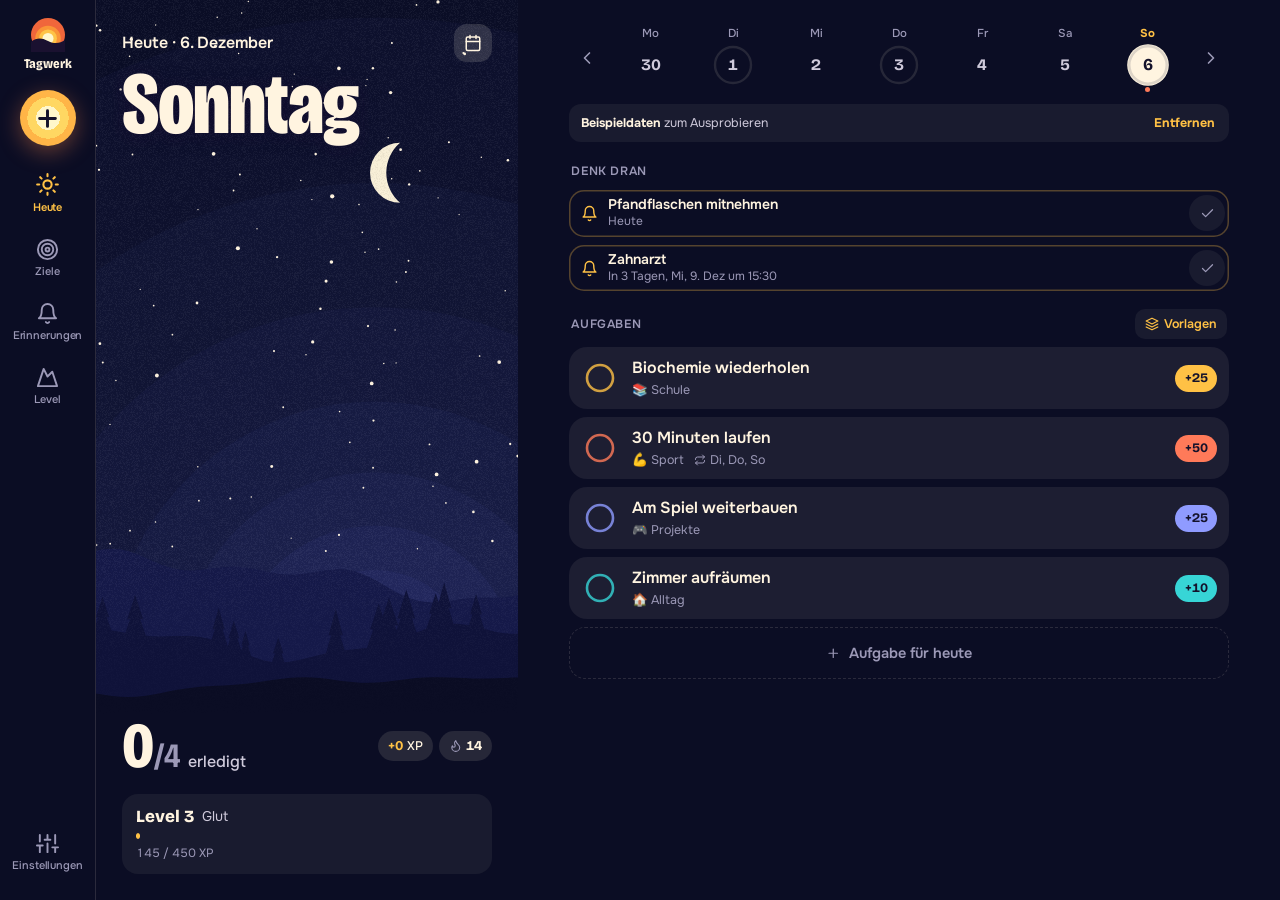
==== commit dd1d11c7: "Schriften schon beim ersten Besuch offline speichern Der Vorab-Abruf griff den preconnect-Link statt" ====
--- a/docs/index.html
+++ b/docs/index.html
@@ -7865,7 +7865,7 @@
 /* ------------------------------------------------------------- Service worker */
 /** The fonts of the very first visit load before the worker runs. Fetch them once more through it, for offline use. */
 function warmFontCache() {
-  const link = $('link[href*="fonts.googleapis"]');
+  const link = $('link[rel="stylesheet"][href*="fonts.googleapis"]');
   if (!link) return;
   fetch(link.href)
     .then((r) => r.text())
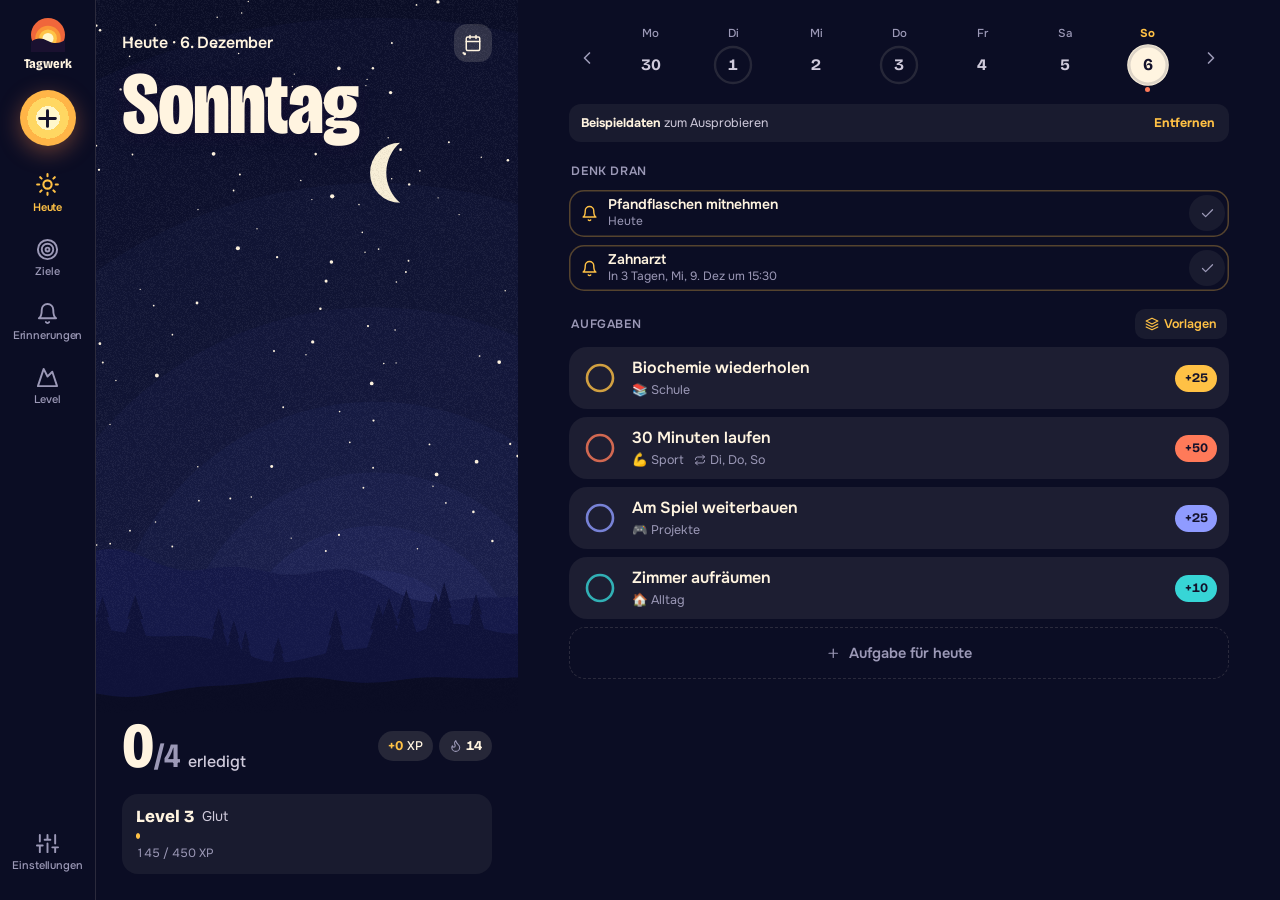
==== commit 412ab2d9: "Version 1.1.0: Erfolge, Himmel-Welten, Wochenrückblick, Sortieren, Schnelleingabe - Erfolge: 32 Abze" ====
--- a/docs/index.html
+++ b/docs/index.html
@@ -3157,6 +3157,689 @@
   }
 }
 
+/* ================================================================= Erfolge
+   A medal is a small sun: hard-edged rings in the colour of its group. A locked
+   one is grey and wears its progress as a thin ring. */
+.medal {
+  --s: 56px;
+  --p: 0;
+  position: relative;
+  flex: none;
+  display: grid;
+  place-items: center;
+  width: var(--s);
+  height: var(--s);
+  border-radius: 50%;
+  background: var(--c, var(--sun));
+}
+.medal i {
+  position: relative;
+  font-style: normal;
+  font-size: calc(var(--s) * 0.42);
+  line-height: 1;
+}
+.medal.on {
+  box-shadow: inset 0 0 0 calc(var(--s) * 0.1) rgba(20, 18, 43, 0.22);
+}
+@supports (color: color-mix(in srgb, red, blue)) {
+  .medal.on {
+    box-shadow: none;
+    background: radial-gradient(
+      circle closest-side,
+      color-mix(in srgb, var(--c), #fff 40%) 0 60%,
+      var(--c) 61% 80%,
+      color-mix(in srgb, var(--c), var(--ink) 36%) 81% 100%
+    );
+  }
+}
+.medal.off {
+  background: var(--tile-2);
+}
+.medal.off i {
+  filter: grayscale(1);
+  opacity: 0.45;
+}
+.medal.off::before {
+  content: '';
+  position: absolute;
+  inset: 0;
+  border-radius: 50%;
+  background: conic-gradient(var(--c, var(--sun)) calc(var(--p) * 1%), transparent 0);
+  -webkit-mask: radial-gradient(circle closest-side, transparent calc(100% - 3.5px), #000 calc(100% - 3px));
+  mask: radial-gradient(circle closest-side, transparent calc(100% - 3.5px), #000 calc(100% - 3px));
+}
+
+/* The banner that drops in when a badge is earned. */
+.bdg-root {
+  position: fixed;
+  z-index: 78;
+  top: calc(var(--st) + 10px);
+  left: 0;
+  right: 0;
+  display: flex;
+  justify-content: center;
+  pointer-events: none;
+}
+.bdg-pop {
+  position: relative;
+  pointer-events: auto;
+  display: flex;
+  align-items: center;
+  gap: 12px;
+  width: min(372px, calc(100vw - 24px));
+  padding: 10px 16px 10px 10px;
+  border-radius: 22px;
+  background: var(--panel-2);
+  box-shadow:
+    0 14px 40px rgba(4, 5, 20, 0.6),
+    inset 0 0 0 1.5px var(--c, var(--sun));
+  text-align: left;
+  overflow: hidden;
+  animation: bdgIn 0.62s var(--spring) backwards;
+}
+.bdg-pop.out {
+  animation: bdgOut 0.24s ease-in forwards;
+}
+.bdg-pop .medal {
+  --s: 52px;
+  animation: medalPop 0.7s 0.2s var(--spring) backwards;
+}
+.bdg-pop-shine {
+  position: absolute;
+  inset: 0;
+  background: linear-gradient(105deg, transparent 36%, rgba(255, 255, 255, 0.17) 50%, transparent 64%);
+  transform: translateX(-100%);
+  animation: bdgShine 1.05s 0.5s ease-out forwards;
+  pointer-events: none;
+}
+.bdg-pop-text {
+  display: flex;
+  flex-direction: column;
+  gap: 1px;
+  min-width: 0;
+}
+.bdg-pop-text small {
+  font-size: 11px;
+  font-weight: 700;
+  letter-spacing: 0.08em;
+  text-transform: uppercase;
+  color: var(--sun);
+}
+.bdg-pop-text b {
+  font: 800 18px/1.15 var(--display);
+}
+.bdg-pop-text span {
+  font-size: 13px;
+  line-height: 1.3;
+  color: var(--fg-2);
+}
+@supports (color: color-mix(in srgb, red, blue)) {
+  .bdg-pop-text small {
+    color: color-mix(in srgb, var(--c, var(--sun)), #fff 35%);
+  }
+}
+@keyframes bdgIn {
+  from {
+    opacity: 0;
+    transform: translateY(-130%) scale(0.92);
+  }
+}
+@keyframes bdgOut {
+  to {
+    opacity: 0;
+    transform: translateY(-60%) scale(0.96);
+  }
+}
+@keyframes medalPop {
+  from {
+    transform: scale(0) rotate(-40deg);
+  }
+}
+@keyframes bdgShine {
+  to {
+    transform: translateX(100%);
+  }
+}
+
+.lvl-extra {
+  margin-top: 10px;
+  padding: 6px 13px;
+  border-radius: 99px;
+  background: rgba(20, 18, 43, 0.14);
+  font-size: 13.5px;
+  font-weight: 700;
+  animation: pageIn 0.4s 1.12s var(--ease) backwards;
+}
+
+/* The section in the Level tab. */
+.bdg {
+  display: flex;
+  flex-direction: column;
+  gap: 8px;
+}
+.bdg-sum {
+  display: flex;
+  align-items: center;
+  gap: 12px;
+  padding: 12px 12px 12px 14px;
+  border-radius: 20px;
+  background: var(--row);
+  text-align: left;
+  transition: transform 0.16s var(--ease);
+}
+.bdg-sum:active {
+  transform: scale(0.985);
+}
+.bdg-sum > .ic {
+  margin-left: auto;
+  font-size: 20px;
+  color: var(--fg-3);
+}
+.bdg-stack {
+  display: flex;
+  flex: none;
+}
+.bdg-stack-i {
+  position: relative;
+  border-radius: 50%;
+  box-shadow: 0 0 0 3px var(--row);
+}
+.bdg-stack-i + .bdg-stack-i {
+  margin-left: -10px;
+}
+.bdg-sum-t {
+  display: flex;
+  flex-direction: column;
+  min-width: 0;
+}
+.bdg-sum-t b {
+  font: 700 19px/1.2 var(--display);
+}
+.bdg-sum-t span {
+  font-size: 12.5px;
+  color: var(--fg-3);
+}
+.bdg-next-h {
+  padding: 4px 2px 0;
+  font-size: 12.5px;
+  color: var(--fg-3);
+}
+.bdg-next {
+  display: grid;
+  grid-template-columns: repeat(3, minmax(0, 1fr));
+  gap: 8px;
+}
+.bdg-tile {
+  display: flex;
+  flex-direction: column;
+  align-items: center;
+  gap: 7px;
+  min-width: 0;
+  padding: 14px 10px 11px;
+  border-radius: 20px;
+  background: var(--row);
+  text-align: center;
+  transition: transform 0.16s var(--ease);
+}
+.bdg-tile:active {
+  transform: scale(0.97);
+}
+.bdg-tile b {
+  display: -webkit-box;
+  -webkit-box-orient: vertical;
+  -webkit-line-clamp: 2;
+  min-height: 2.5em;
+  overflow: hidden;
+  font-size: 13px;
+  font-weight: 600;
+  line-height: 1.25;
+}
+.bdg-tile .bar {
+  width: 100%;
+  margin-top: auto;
+}
+.bdg-tile small {
+  font-size: 11.5px;
+  font-variant-numeric: tabular-nums;
+  white-space: nowrap;
+  color: var(--fg-3);
+}
+
+/* The gallery sheet. */
+.h2-count {
+  margin-left: 6px;
+  font: 600 14px var(--body);
+  font-stretch: 100%;
+  color: var(--fg-3);
+}
+.sheet-body:last-child {
+  padding-bottom: calc(14px + var(--sb));
+}
+.bdg-detail {
+  position: sticky;
+  top: -4px;
+  z-index: 2;
+  display: flex;
+  align-items: center;
+  gap: 14px;
+  min-height: 118px;
+  margin: -4px -16px 0;
+  padding: 8px 16px 14px;
+  background: var(--panel);
+  border-bottom: 1px solid var(--line);
+}
+.bdg-detail-t {
+  flex: 1;
+  display: flex;
+  flex-direction: column;
+  gap: 3px;
+  min-width: 0;
+}
+.bdg-detail-t > b {
+  font: 800 20px/1.15 var(--display);
+}
+.bdg-detail-t > b + span {
+  font-size: 13.5px;
+  line-height: 1.35;
+  color: var(--fg-2);
+}
+.bdg-detail-t .bar {
+  margin-top: 6px;
+}
+.bdg-state {
+  display: inline-flex;
+  align-items: center;
+  gap: 5px;
+  font-size: 12.5px;
+  font-variant-numeric: tabular-nums;
+  color: var(--fg-3);
+}
+.bdg-state.ok {
+  margin-top: 4px;
+  font-weight: 600;
+  color: var(--ok);
+}
+.bdg-state .ic {
+  font-size: 14px;
+}
+.bdg-group h3 {
+  display: flex;
+  align-items: baseline;
+  justify-content: space-between;
+  padding: 0 2px 6px;
+  font: 600 12px var(--body);
+  letter-spacing: 0.06em;
+  text-transform: uppercase;
+  color: var(--fg-3);
+}
+.bdg-group h3 small {
+  font-size: 12px;
+  font-variant-numeric: tabular-nums;
+  letter-spacing: 0;
+}
+.bdg-grid {
+  display: grid;
+  grid-template-columns: repeat(4, minmax(0, 1fr));
+  gap: 6px;
+}
+.bdg-cell {
+  display: flex;
+  flex-direction: column;
+  align-items: center;
+  gap: 6px;
+  min-width: 0;
+  padding: 10px 3px 9px;
+  border-radius: 16px;
+  text-align: center;
+  transition: background 0.16s;
+}
+.bdg-cell > span:last-child {
+  max-width: 100%;
+  font-size: 11.5px;
+  line-height: 1.2;
+  color: var(--fg-3);
+  overflow-wrap: break-word;
+}
+.bdg-cell.done > span:last-child {
+  font-weight: 600;
+  color: var(--fg);
+}
+.bdg-cell.sel {
+  background: var(--tile-2);
+  box-shadow: inset 0 0 0 1.5px var(--c, var(--sun));
+}
+
+/* ========================================================== Wochenrückblick
+   One hue, seven bars on a baseline. Only the best day carries its number. */
+.wkc {
+  display: flex;
+  flex-direction: column;
+  gap: 14px;
+  padding: 12px 14px 16px;
+  border-radius: 20px;
+  background: var(--row);
+}
+.wkc-hero {
+  display: flex;
+  flex-direction: column;
+  gap: 3px;
+}
+.wkc-xp {
+  display: flex;
+  align-items: baseline;
+  gap: 6px;
+}
+.wkc-xp b {
+  font: 800 46px/1 var(--display);
+  font-stretch: 85%;
+  font-variant-numeric: tabular-nums;
+}
+.wkc-xp small {
+  font: 700 16px var(--display);
+  color: var(--fg-3);
+}
+.wkc-delta {
+  font-size: 13.5px;
+  color: var(--fg-2);
+}
+.wkc-delta i {
+  margin-right: 5px;
+  font-style: normal;
+  font-size: 10px;
+}
+.wkc-delta.up {
+  color: var(--ok);
+}
+.wkc-chart {
+  display: grid;
+  grid-template-columns: repeat(7, minmax(0, 1fr));
+}
+.wkc-col {
+  display: flex;
+  flex-direction: column;
+  gap: 6px;
+  min-width: 0;
+  padding: 0;
+}
+.wkc-plot {
+  position: relative;
+  display: flex;
+  flex-direction: column;
+  align-items: center;
+  justify-content: flex-end;
+  gap: 4px;
+  height: 114px;
+  border-bottom: 1px solid var(--line);
+}
+.wkc-plot em {
+  position: relative;
+  font: 700 12px/1.2 var(--display);
+  font-variant-numeric: tabular-nums;
+}
+/* The week before: wider, pale, behind. */
+.wkc-plot u {
+  position: absolute;
+  left: 50%;
+  bottom: 0;
+  width: min(78%, 40px);
+  margin-left: calc(min(78%, 40px) / -2);
+  border-radius: 4px 4px 0 0;
+  background: var(--tile-2);
+  transition: height 0.45s var(--ease);
+}
+.wkc-plot i {
+  position: relative;
+  flex: none;
+  width: min(58%, 28px);
+  border-radius: 4px 4px 0 0;
+  background: var(--sun);
+  transform-origin: 50% 100%;
+  transition:
+    height 0.45s var(--ease),
+    background 0.16s;
+  animation: barUp 0.6s var(--ease) backwards;
+}
+.wkc-col.sel .wkc-plot i {
+  background: #ffdd96;
+}
+@media (hover: hover) {
+  .wkc-col:hover .wkc-plot i {
+    background: #ffdd96;
+  }
+}
+.wkc-col.zero:not(.future) .wkc-plot i {
+  height: 2px !important;
+  border-radius: 0;
+  background: var(--tile-2);
+}
+.wkc-wd {
+  font-size: 12px;
+  text-align: center;
+  color: var(--fg-3);
+}
+.wkc-col.now .wkc-wd {
+  font-weight: 700;
+  color: var(--fg);
+}
+.wkc-col.sel .wkc-wd {
+  font-weight: 700;
+  color: var(--sun);
+}
+.wkc-tip {
+  min-height: 1.4em;
+  margin-top: -4px;
+  font-size: 12.5px;
+  font-weight: 500;
+  text-align: center;
+  color: var(--fg-2);
+}
+.stats.three {
+  grid-template-columns: repeat(3, minmax(0, 1fr));
+  padding-top: 14px;
+  border-top: 1px solid var(--line);
+}
+.wkc-cats {
+  display: flex;
+  flex-direction: column;
+  gap: 9px;
+  margin: 0;
+  padding: 0;
+  list-style: none;
+}
+.wkc-cats li {
+  display: grid;
+  grid-template-columns: minmax(0, 112px) minmax(0, 1fr) auto;
+  align-items: center;
+  gap: 10px;
+  font-size: 13.5px;
+}
+.wkc-cat {
+  overflow: hidden;
+  white-space: nowrap;
+  text-overflow: ellipsis;
+  color: var(--fg-2);
+}
+.wkc-cats b {
+  min-width: 2.8em;
+  font-weight: 700;
+  font-variant-numeric: tabular-nums;
+  text-align: right;
+}
+@keyframes barUp {
+  from {
+    transform: scaleY(0);
+  }
+}
+
+/* =================================================================== Himmel */
+.sky-strip {
+  display: grid;
+  grid-auto-flow: column;
+  grid-auto-columns: 128px;
+  gap: 10px;
+  margin: 0 calc(-1 * var(--gutter-r)) 0 calc(-1 * var(--gutter-l));
+  padding: 6px var(--gutter-r) 6px var(--gutter-l);
+  overflow-x: auto;
+  scroll-snap-type: x proximity;
+  scroll-padding-left: var(--gutter-l);
+  scrollbar-width: none;
+}
+.sky-strip::-webkit-scrollbar {
+  display: none;
+}
+.sky-card {
+  display: flex;
+  flex-direction: column;
+  gap: 2px;
+  min-width: 0;
+  text-align: left;
+  scroll-snap-align: start;
+}
+.sky-frame {
+  position: relative;
+  display: block;
+  margin-bottom: 6px;
+  border-radius: 16px;
+  overflow: hidden;
+  transition:
+    transform 0.2s var(--spring),
+    box-shadow 0.2s;
+}
+.sky-card:active .sky-frame {
+  transform: scale(0.96);
+}
+.sky-pic {
+  display: block;
+  width: 100%;
+  height: auto;
+}
+.sky-card.on .sky-frame {
+  box-shadow:
+    0 0 0 2px var(--ground),
+    0 0 0 4.5px var(--sun);
+}
+.sky-card.locked .sky-pic {
+  filter: saturate(0.55) brightness(0.7);
+}
+.sky-mark {
+  position: absolute;
+  top: 7px;
+  right: 7px;
+  display: grid;
+  place-items: center;
+  width: 26px;
+  height: 26px;
+  border-radius: 50%;
+  background: rgba(11, 13, 36, 0.72);
+  font-size: 14px;
+  color: var(--fg);
+}
+.sky-mark.on {
+  background: var(--sun);
+  color: var(--ink);
+}
+.sky-name {
+  font: 700 14.5px/1.2 var(--display);
+}
+.sky-card.locked .sky-name {
+  color: var(--fg-2);
+}
+.sky-note {
+  font-size: 12px;
+  line-height: 1.3;
+  color: var(--fg-3);
+}
+
+/* ======================================================= Sortieren per Ziehen */
+.row-wrap[data-drag] {
+  -webkit-user-select: none;
+  user-select: none;
+  -webkit-touch-callout: none;
+}
+.list.sorting .row-wrap:not(.dragging) {
+  transition: transform 0.24s var(--ease);
+}
+.row-wrap.dragging,
+.row-wrap.dropping {
+  z-index: 6;
+}
+.row-wrap .row {
+  transition:
+    box-shadow 0.2s,
+    background 0.2s;
+}
+.row-wrap.dragging .row {
+  background: var(--panel-2);
+  box-shadow: 0 14px 34px rgba(4, 5, 20, 0.55);
+}
+.row-wrap.dragging .row-under {
+  visibility: hidden;
+}
+html.is-sorting,
+html.is-sorting * {
+  cursor: grabbing !important;
+  -webkit-user-select: none;
+  user-select: none;
+}
+
+/* ============================================================ Schnelleingabe */
+.quick {
+  display: flex;
+  flex-wrap: wrap;
+  align-items: center;
+  gap: 6px;
+  min-height: 34px;
+  margin-top: -8px;
+}
+.quick .hint {
+  line-height: 1.35;
+}
+.qchip {
+  display: inline-flex;
+  align-items: center;
+  gap: 6px;
+  min-height: 34px;
+  padding: 0 9px 0 12px;
+  border-radius: 99px;
+  background: rgba(255, 193, 69, 0.15);
+  font-size: 13px;
+  font-weight: 600;
+  color: var(--sun);
+  animation: chipPop 0.3s var(--spring) backwards;
+}
+.qchip:active {
+  transform: scale(0.94);
+}
+.qchip .ic {
+  font-size: 13px;
+  opacity: 0.7;
+}
+
+@media (min-width: 960px) {
+  .bdg-root {
+    top: 18px;
+    left: calc(96px + 33vw);
+  }
+  .bdg-grid {
+    gap: 8px;
+  }
+  .wkc {
+    padding: 14px 18px 18px;
+  }
+  .wkc-plot i {
+    width: min(50%, 34px);
+  }
+  .sky-strip {
+    grid-auto-columns: minmax(0, 1fr);
+    margin: 0;
+    padding: 6px 0;
+    overflow: visible;
+  }
+  .row-wrap[data-drag] .row {
+    cursor: grab;
+  }
+}
+
 /* Motion off: no decoration, everything still works. */
 @media (prefers-reduced-motion: reduce) {
   *,
@@ -3195,6 +3878,7 @@
 </div>
 <div id="hud" class="hud" aria-live="polite"></div>
 <div id="toasts" class="toasts" role="status" aria-live="polite"></div>
+<div id="badgeRoot" class="bdg-root" aria-live="polite"></div>
 <div id="sheetRoot"></div>
 <div id="dialogRoot"></div>
 <div id="levelRoot"></div>
@@ -3203,7 +3887,7 @@
 <script>
 (() => {
 const TARGET = 'pwa';
-const APP_VERSION = '1.0.0';
+const APP_VERSION = '1.1.0';
 'use strict';
 
 /* ------------------------------------------------------------------ DOM */
@@ -3322,6 +4006,8 @@
   lastXp: 25,
   sync: null,
   installDismissed: false,
+  sky: 'abendrot',
+  badges: null, // { badgeId: 'YYYY-MM-DD' | '' } – which unlocks this device has already celebrated
 };
 
 const blankState = () => ({ v: 1, cats: {}, tasks: {}, done: {}, tpls: {}, rems: {}, goals: {} });
@@ -3962,6 +4648,458 @@
   if (rem.lead) alarm(`-P${rem.lead}D`);
   lines.push('END:VEVENT', 'END:VCALENDAR');
   return lines.join('\r\n');
+}
+
+/* =================================================================== ERFOLGE
+   Badges are never stored: each one is a pure function of the data that is
+   there anyway, so they follow you to every device and can't get out of step.
+   Only "this device already celebrated it" is remembered, in L.badges. */
+
+const BADGE_GROUPS = [
+  { id: 'tasks', name: 'Aufgaben', color: '#FFC145' },
+  { id: 'streak', name: 'Serien', color: '#FF7A59' },
+  { id: 'perfect', name: 'Perfekte Tage', color: '#FFE28C' },
+  { id: 'xp', name: 'XP', color: '#8F9BFF' },
+  { id: 'day', name: 'Tagesform', color: '#37D5D6' },
+  { id: 'time', name: 'Uhrzeit', color: '#FF6F91' },
+  { id: 'goals', name: 'Ziele', color: '#5FE3A1' },
+  { id: 'level', name: 'Level', color: '#FA9537' },
+];
+
+/* [id, group, emoji, name, description, goal, stat]. ­ marks where a long name may break. */
+const BADGES = [
+  ['first', 'tasks', '👣', 'Erster Schritt', 'Erledige deine erste Aufgabe.', 1, 'tasks'],
+  ['t10', 'tasks', '🏃', 'Warm­gelaufen', 'Erledige 10 Aufgaben.', 10, 'tasks'],
+  ['t50', 'tasks', '💪', 'Macher', 'Erledige 50 Aufgaben.', 50, 'tasks'],
+  ['t100', 'tasks', '💯', 'Drei­stellig', 'Erledige 100 Aufgaben.', 100, 'tasks'],
+  ['t500', 'tasks', '🤖', 'Maschine', 'Erledige 500 Aufgaben.', 500, 'tasks'],
+
+  ['s3', 'streak', '🌱', 'Dran­bleiben', '3 Tage in Folge mindestens eine Aufgabe.', 3, 'streak'],
+  ['s7', 'streak', '📆', 'Eine ganze Woche', '7 Tage in Folge mindestens eine Aufgabe.', 7, 'streak'],
+  ['s14', 'streak', '⚡', 'Zwei Wochen stark', '14 Tage in Folge mindestens eine Aufgabe.', 14, 'streak'],
+  ['s30', 'streak', '🌙', 'Monat ohne Lücke', '30 Tage in Folge mindestens eine Aufgabe.', 30, 'streak'],
+  ['s100', 'streak', '🚀', 'Unauf­haltsam', '100 Tage in Folge mindestens eine Aufgabe.', 100, 'streak'],
+  ['r7', 'streak', '🐾', 'Gewohn­heits­tier', 'Erledige eine Serien-Aufgabe 7-mal hintereinander.', 7, 'habit'],
+
+  ['p1', 'perfect', '✨', 'Reiner Tisch', 'Schaffe an einem Tag alles, was anstand.', 1, 'perfect'],
+  ['p7', 'perfect', '🌞', 'Sieben Sonnen', 'Schaffe 7 perfekte Tage.', 7, 'perfect'],
+  ['p30', 'perfect', '🌻', 'Dauer­sonne', 'Schaffe 30 perfekte Tage.', 30, 'perfect'],
+
+  ['x1000', 'xp', '⭐', 'Tausender', 'Sammle 1.000 XP.', 1000, 'xp'],
+  ['x5000', 'xp', '🌟', 'Fünf­tausender', 'Sammle 5.000 XP.', 5000, 'xp'],
+  ['x20000', 'xp', '🗻', 'Gipfel­stürmer', 'Sammle 20.000 XP.', 20000, 'xp'],
+  ['w500', 'xp', '💎', 'Starke Woche', 'Sammle 500 XP in einer einzigen Woche.', 500, 'weekXp'],
+
+  ['d100', 'day', '👍', 'Guter Tag', 'Sammle 100 XP an einem Tag.', 100, 'dayXp'],
+  ['d250', 'day', '🍰', 'Sahnetag', 'Sammle 250 XP an einem Tag.', 250, 'dayXp'],
+  ['d5', 'day', '🎳', 'Fünf auf einen Streich', 'Erledige 5 Aufgaben an einem Tag.', 5, 'dayTasks'],
+  ['big', 'day', '🐘', 'Dicker Brocken', 'Erledige eine Aufgabe mit 100 XP oder mehr.', 100, 'bigTask'],
+
+  ['early', 'time', '🐓', 'Früh­aufsteher', 'Hake eine Aufgabe vor 8 Uhr morgens ab.', 1, 'early'],
+  ['night', 'time', '🦉', 'Nachteule', 'Hake eine Aufgabe nach 22 Uhr ab.', 1, 'night'],
+  ['weekend', 'time', '🎉', 'Wochenend-Held', 'Erledige am Samstag und am Sonntag etwas.', 1, 'weekend'],
+
+  ['g1', 'goals', '🎯', 'Ziel­strebig', 'Erreiche dein erstes Ziel.', 1, 'goals'],
+  ['g10', 'goals', '🏹', 'Voll­treffer', 'Erreiche 10 Ziele.', 10, 'goals'],
+  ['gbig', 'goals', '🏆', 'Großes Ding', 'Erreiche ein großes Ziel.', 1, 'bigGoals'],
+
+  ['l5', 'level', '📈', 'Auf­steiger', 'Erreiche Gesamt-Level 5.', 5, 'level'],
+  ['l10', 'level', '🔥', 'Feuer und Flamme', 'Erreiche Gesamt-Level 10.', 10, 'level'],
+  ['c5', 'level', '🎓', 'Spezia­list', 'Bringe eine Kategorie auf Level 5.', 5, 'catLevel'],
+  ['all3', 'level', '🌈', 'All­rounder', 'Bringe 3 Kategorien auf Level 3.', 3, 'catsAt3'],
+].map(([id, group, emoji, name, desc, goal, stat]) => ({
+  id,
+  group,
+  emoji,
+  name,
+  desc,
+  goal,
+  stat,
+  color: BADGE_GROUPS.find((g) => g.id === group).color,
+}));
+
+let badgeCache = null;
+
+/** Everything the badges look at, worked out once per change. */
+function badgeStats(today = todayStr()) {
+  if (badgeCache && badgeCache.rev === rev && badgeCache.today === today) return badgeCache.stats;
+  const d = derived();
+  const dates = Object.keys(d.byDate).sort();
+
+  let streak = 0;
+  let run = 0;
+  let prev = null;
+  let dayTasks_ = 0;
+  let bigTask = 0;
+  let early = 0;
+  let night = 0;
+  let weekend = 0;
+  for (const date of dates) {
+    run = prev && diffDays(date, prev) === 1 ? run + 1 : 1;
+    if (run > streak) streak = run;
+    prev = date;
+    const entries = d.byDate[date];
+    if (entries.length > dayTasks_) dayTasks_ = entries.length;
+    if (weekdayOf(date) === 6 && d.byDate[addDays(date, 1)]) weekend = 1;
+    for (const e of entries) {
+      if (e.xp > bigTask) bigTask = e.xp;
+      // Demo history has no real clock time.
+      if (e.demo || !e.at) continue;
+      const h = new Date(e.at).getHours();
+      if (h >= 4 && h < 8) early = 1;
+      if (h >= 22 || h < 4) night = 1;
+    }
+  }
+
+  let dayXp = 0;
+  const weeks = {};
+  for (const [date, xp] of Object.entries(d.xpDay)) {
+    if (xp > dayXp) dayXp = xp;
+    const w = weekStart(date);
+    weeks[w] = (weeks[w] || 0) + xp;
+  }
+  const weekXp = Math.max(0, ...Object.values(weeks));
+
+  let habit = 0;
+  const from = addDays(today, -400);
+  for (const t of live('tasks')) {
+    if (!t.repeat) continue;
+    let n = 0;
+    for (let day = t.repeat.start > from ? t.repeat.start : from; day <= today; day = addDays(day, 1)) {
+      if (!occursOn(t, day)) continue;
+      if (isDone(t.id, day)) {
+        n++;
+        if (n > habit) habit = n;
+      } else if (day !== today) n = 0;
+    }
+  }
+
+  let catLevelMax = 0;
+  let catsAt3 = 0;
+  for (const c of live('cats')) {
+    const lv = catLevel(d.xpCat[c.id] || 0).level;
+    if (lv > catLevelMax) catLevelMax = lv;
+    if (lv >= 3) catsAt3++;
+  }
+
+  const stats = {
+    tasks: d.taskCount,
+    streak,
+    habit,
+    perfect: perfectDays(),
+    xp: d.xpTotal,
+    weekXp,
+    dayXp,
+    dayTasks: dayTasks_,
+    bigTask,
+    early,
+    night,
+    weekend,
+    goals: d.goalCount,
+    bigGoals: live('goals').filter((g) => g.doneAt && g.kind === 'big').length,
+    level: totalLevel(d.xpTotal).level,
+    catLevel: catLevelMax,
+    catsAt3,
+  };
+  badgeCache = { rev, today, stats };
+  return stats;
+}
+
+/** All badges with their progress. `on` is the date it was celebrated here, if known. */
+function badgeList(today = todayStr()) {
+  const s = badgeStats(today);
+  const seen = L.badges || {};
+  return BADGES.map((b) => {
+    const cur = Math.min(s[b.stat] || 0, b.goal);
+    return { ...b, cur, done: cur >= b.goal, pct: cur / b.goal, on: seen[b.id] || '' };
+  });
+}
+
+const badgeCount = () => badgeList().filter((b) => b.done).length;
+
+/** The unfinished badges that are closest to done. */
+const badgesNextUp = (n = 3) =>
+  badgeList()
+    .filter((b) => !b.done)
+    .sort((a, b) => b.pct - a.pct)
+    .slice(0, n);
+
+/** Marks everything already earned as celebrated, without any fanfare. Returns how many were new. */
+function badgesMarkQuietly() {
+  const seen = (L.badges = L.badges || {});
+  let n = 0;
+  for (const b of badgeList()) {
+    if (b.done && !(b.id in seen)) {
+      seen[b.id] = '';
+      n++;
+    }
+  }
+  if (n) saveLocal();
+  return n;
+}
+
+/** Badges earned since the last look. Each one is returned exactly once per device. */
+function badgesCollect(today = todayStr()) {
+  const seen = (L.badges = L.badges || {});
+  const fresh = badgeList(today).filter((b) => b.done && !(b.id in seen));
+  for (const b of fresh) seen[b.id] = today;
+  if (fresh.length) saveLocal();
+  return fresh.map((b) => ({ ...b, on: today }));
+}
+
+/** After data was removed: forget celebrations for badges that are no longer earned. */
+function badgesPrune() {
+  if (!L.badges) return;
+  const done = new Set(badgeList().filter((b) => b.done).map((b) => b.id));
+  for (const id of Object.keys(L.badges)) if (!done.has(id)) delete L.badges[id];
+  saveLocal();
+}
+
+/* ============================================================== QUICK ENTRY
+   "Mathe lernen morgen 50xp #schule": words in the title that fill in the form.
+   The parser is pure (no DOM, no state), so the tests run it directly. */
+
+const QUICK_WD = ['montag', 'dienstag', 'mittwoch', 'donnerstag', 'freitag', 'samstag', 'sonntag'];
+const QUICK_WD_SHORT = ['mo', 'di', 'mi', 'do', 'fr', 'sa', 'so'];
+const QUICK_MONTHS = ['januar', 'februar', 'm(?:ä|ae)rz', 'april', 'mai', 'juni', 'juli', 'august', 'september', 'oktober', 'november', 'dezember'];
+const QUICK_NUM = { ein: 1, eine: 1, einem: 1, einer: 1, zwei: 2, drei: 3, vier: 4, fünf: 5, fuenf: 5, sechs: 6, sieben: 7, acht: 8, neun: 9, zehn: 10 };
+const QUICK_ORDER = ['date', 'repeat', 'xp', 'cat'];
+
+/** Lowercase without accents, to compare names. */
+const quickFold = (s) => s.toLowerCase().normalize('NFD').replace(/[̀-ͯ]/g, '').replace(/ß/g, 'ss');
+
+/** Every place where `body` stands as a word of its own. No lookbehind (older iPhones do not know it):
+    the character before is captured, the one after is only looked at. */
+function quickFind(low, body) {
+  const out = [];
+  const re = new RegExp(`(^|[\\s(])(${body})(?=$|[\\s,.;:!?)])`, 'gu');
+  for (const m of low.matchAll(re)) {
+    const start = m.index + m[1].length;
+    out.push({ start, end: start + m[2].length, text: m[2], g: m.slice(3) });
+  }
+  return out;
+}
+
+/** 'montag, mi und freitags' → [1, 3, 5] */
+function quickDays(s) {
+  const days = new Set();
+  for (const w of s.split(/[\s,]+/)) {
+    const base = w.length > 2 && w.endsWith('s') ? w.slice(0, -1) : w;
+    const at = QUICK_WD.includes(base) ? QUICK_WD.indexOf(base) : QUICK_WD_SHORT.indexOf(w);
+    if (at >= 0) days.add(at + 1);
+  }
+  return [...days].sort((a, b) => a - b);
+}
+
+function quickRepeatHits(low) {
+  const sep = '(?:\\s*,\\s*|\\s+und\\s+|\\s+)';
+  // A list of one sort only: "jeden Montag so viel lernen" must not turn "so" into Sunday.
+  const list = (names) => `(?:${names.join('|')})(?:${sep}(?:${names.join('|')}))*`;
+  const hits = [];
+  const add = (body, read) => quickFind(low, body).forEach((h) => hits.push({ ...h, days: [], mode: 'weekly', ...read(h) }));
+  add('t(?:ä|ae)glich|jeden\\s+tag', () => ({ days: [1, 2, 3, 4, 5, 6, 7] }));
+  add('werktags', () => ({ days: [1, 2, 3, 4, 5] }));
+  add('jedes\\s+wochenende', () => ({ days: [6, 7] }));
+  add(`jeden\\s+(?:${list(QUICK_WD)}|${list(QUICK_WD_SHORT)})`, (h) => ({ days: quickDays(h.text.slice(5)) }));
+  add(list(QUICK_WD.map((w) => `${w}s`)), (h) => ({ days: quickDays(h.text) }));
+  add('alle\\s+(?:2|zwei)\\s+wochen|jede\\s+zweite\\s+woche|alle\\s+14\\s+tage', () => ({ mode: 'biweekly' }));
+  add('w(?:ö|oe)chentlich|jede\\s+woche', () => ({}));
+  return hits.sort((a, b) => a.start - b.start);
+}
+
+/** A day and month as a date string. Without a year it is the next time that day comes. */
+function quickYmd(day, month, year, today) {
+  const d = Number(day);
+  const m = Number(month);
+  const thisYear = Number(today.slice(0, 4));
+  let y = year ? Number(year) : thisYear;
+  if (year && year.length === 2) y += 2000;
+  if (m < 1 || m > 12 || d < 1 || y > thisYear + 5) return null;
+  const make = (yy) => (d <= daysInMonth(yy, m) ? `${yy}-${pad2(m)}-${pad2(d)}` : null);
+  let s = make(y);
+  if (s && !year && s < today) s = make(y + 1);
+  return s && s >= today ? s : null;
+}
+
+function quickDateHits(low, today) {
+  const pre = '(?:(?:am|bis|ab|f(?:ü|ue)r)\\s+)?';
+  const hits = [];
+  const add = (body, read) =>
+    quickFind(low, body).forEach((h) => {
+      const date = read(h);
+      if (date) hits.push({ ...h, date });
+    });
+  // "Heute Abend" is today, but the words belong together and stay in the title.
+  const dayPart = /^\s+(?:morgen|fr(?:ü|ue)h|vormittag|mittag|nachmittag|abend|nacht)(?=$|[\s,.;:!?)])/;
+  quickFind(low, `${pre}heute`).forEach((h) => hits.push({ ...h, date: today, keep: dayPart.test(low.slice(h.end)) }));
+  // "Guten Morgen", "heute Morgen", "am Morgen", "jeden Morgen": the morning, not tomorrow.
+  add('(?:(?:bis|ab|f(?:ü|ue)r)\\s+)?morgen', (h) => (/(?:^|\s)(?:guten|heute|gestern|am|jeden|den|im)\s+$/.test(low.slice(0, h.start)) ? null : addDays(today, 1)));
+  add(`${pre}(?:ü|ue)bermorgen`, () => addDays(today, 2));
+  add(`(?:(?:am|bis|ab|f(?:ü|ue)r|n(?:ä|ae)chsten|kommenden)\\s+)?(${QUICK_WD.join('|')})`, (h) => {
+    const ahead = (QUICK_WD.indexOf(h.g[0]) + 1 - weekdayOf(today) + 7) % 7 || 7;
+    return addDays(today, ahead);
+  });
+  add(`${pre}n(?:ä|ae)chste\\s+woche`, () => addDays(weekStart(today), 7));
+  add(`in\\s+(\\d{1,3}|${Object.keys(QUICK_NUM).join('|')})\\s+(tag|tagen|woche|wochen)`, (h) => {
+    const n = QUICK_NUM[h.g[0]] || Number(h.g[0]);
+    return n > 0 && n <= 365 ? addDays(today, n * (h.g[1][0] === 'w' ? 7 : 1)) : null;
+  });
+  // 12.11. or 12.11.2026. Without the last dot only after "am", so that "2.5 km" stays a distance.
+  add('((?:am|bis|ab)\\s+)?(\\d{1,2})\\.\\s?(\\d{1,2})(\\.(\\d{4}|\\d{2})?)?', (h) => (h.g[0] || h.g[3] ? quickYmd(h.g[1], h.g[2], h.g[4], today) : null));
+  add(`${pre}(\\d{1,2})\\.\\s?(${QUICK_MONTHS.join('|')})(?:\\s+(\\d{4}))?`, (h) => {
+    const month = QUICK_MONTHS.findIndex((m) => new RegExp(`^${m}$`).test(h.g[1])) + 1;
+    return quickYmd(h.g[0], month, h.g[2], today);
+  });
+  return hits;
+}
+
+function quickCat(tag, cats) {
+  const want = quickFold(tag);
+  const named = cats.map((c) => ({ c, n: quickFold(c.name || '') }));
+  const hit =
+    named.find((x) => x.n === want) ||
+    named.find((x) => x.n.startsWith(want)) ||
+    named.find((x) => x.n.split(/[^a-z0-9]+/).some((w) => w.startsWith(want)));
+  return hit ? hit.c : null;
+}
+
+/**
+ * Reads date, repeat, XP and category out of a title.
+ * `off` holds the keys the user waved away: those words stay plain text.
+ * A repeat with no days means "on the weekday of the start date".
+ */
+function parseQuick(text, today, cats, off) {
+  const src = String(text || '').normalize('NFC');
+  const low = src.toLowerCase();
+  const res = { title: src.trim(), parts: [], date: null, xp: null, catId: null, repeat: null };
+  if (low.length !== src.length || !src.trim()) return res;
+  const skip = off || {};
+  const cut = [];
+  const lastOf = (hits, kind) => {
+    const live = hits.filter((h) => !skip[`${kind}:${h.text}`]).sort((a, b) => a.start - b.start || a.end - b.end);
+    return live[live.length - 1] || null;
+  };
+
+  // Repeats first, and their words are hidden from the date search: "jeden Montag" is not "next Monday".
+  const rep = quickRepeatHits(low);
+  const chars = low.split('');
+  for (const h of rep) chars.fill(' ', h.start, h.end);
+  if (rep.length) {
+    const key = `repeat:${rep.map((h) => h.text).join('+')}`;
+    if (!skip[key]) {
+      const days = [...new Set(rep.flatMap((h) => h.days))].sort((a, b) => a - b);
+      const mode = rep.some((h) => h.mode === 'biweekly') ? 'biweekly' : 'weekly';
+      res.repeat = { days, mode };
+      const label = days.length ? repeatLabel({ days, mode }) : mode === 'biweekly' ? 'Alle 2 Wochen' : 'Jede Woche';
+      res.parts.push({ kind: 'repeat', key, label });
+      cut.push(...rep);
+    }
+  }
+
+  const day = lastOf(quickDateHits(chars.join(''), today), 'date');
+  if (day) {
+    res.date = day.date;
+    const year = day.date.slice(0, 4) === today.slice(0, 4) ? '' : ` ${day.date.slice(0, 4)}`;
+    res.parts.push({ kind: 'date', key: `date:${day.text}`, label: relDay(day.date, today) || fmtWdShort(day.date) + year });
+    if (!day.keep) cut.push(day);
+  }
+
+  const xp = lastOf(
+    quickFind(low, '\\+?(\\d{1,4})\\s?xp|\\+(\\d{1,4})')
+      .map((h) => ({ ...h, xp: Number(h.g[0] || h.g[1]) }))
+      .filter((h) => h.xp > 0),
+    'xp',
+  );
+  if (xp) {
+    res.xp = xp.xp;
+    res.parts.push({ kind: 'xp', key: `xp:${xp.text}`, label: `+${xp.xp} XP` });
+    cut.push(xp);
+  }
+
+  const cat = lastOf(
+    quickFind(low, '#([\\p{L}\\p{N}_-]+)')
+      .map((h) => ({ ...h, cat: quickCat(h.g[0], cats || []) }))
+      .filter((h) => h.cat),
+    'cat',
+  );
+  if (cat) {
+    res.catId = cat.cat.id;
+    res.parts.push({ kind: 'cat', key: `cat:${cat.text}`, label: `${cat.cat.emoji ? `${cat.cat.emoji} ` : ''}${cat.cat.name}` });
+    cut.push(cat);
+  }
+
+  res.parts.sort((a, b) => QUICK_ORDER.indexOf(a.kind) - QUICK_ORDER.indexOf(b.kind));
+  if (!cut.length) return res;
+  const rest = src.split('');
+  for (const h of cut) rest.fill('\n', h.start, h.end);
+  res.title = rest
+    .join('')
+    .replace(/\s+/g, ' ')
+    .replace(/ ([,.;:!?])/g, '$1')
+    .replace(/^[\s,;:.–-]+|[\s,;:–-]+$/g, '');
+  return res;
+}
+
+/* What each kind of word sets in the form of a new task. */
+const QUICK_FIELDS = { date: ['date', 'calMonth'], xp: ['xp'], cat: ['catId'], repeat: ['repeatOn', 'days', 'mode'] };
+
+/**
+ * Brings the form in line with the title. Each word is applied once: what the user then sets by hand stays,
+ * and when the word goes away again, the form returns to what it was before.
+ * Returns whether something changed, and whether a new word was picked up.
+ */
+function applyQuick(d, today = todayStr()) {
+  const q = parseQuick(d.title, today, sortedCats(), d.quickOff);
+  const held = d.quickHeld || (d.quickHeld = {});
+  let touched = false;
+  let fresh = false;
+  for (const kind of QUICK_ORDER) {
+    const keys = QUICK_FIELDS[kind];
+    const snap = () => JSON.stringify(keys.map((k) => d[k]));
+    const part = q.parts.find((p) => p.kind === kind);
+    const h = held[kind];
+    // "Jede Woche" follows the weekday of the date, so a new date makes it a new word.
+    const follows = part && kind === 'repeat' && !q.repeat.days.length;
+    const key = part ? part.key + (follows ? `@${weekdayOf(d.date)}` : '') : '';
+    if (part && h && h.key === key) continue;
+    const byHand = h && snap() !== h.now;
+    if (byHand && follows && h.key.split('@')[0] === part.key) {
+      h.key = key;
+      continue;
+    }
+    let prev = keys.map((k) => (Array.isArray(d[k]) ? [...d[k]] : d[k]));
+    if (h) {
+      if (!byHand) {
+        keys.forEach((k, i) => (d[k] = h.prev[i]));
+        prev = h.prev;
+      }
+      delete held[kind];
+      touched = true;
+    }
+    if (!part) continue;
+    if (kind === 'date') {
+      d.date = q.date;
+      d.calMonth = monthOf(q.date);
+    } else if (kind === 'xp') {
+      d.xp = q.xp;
+    } else if (kind === 'cat') {
+      d.catId = q.catId;
+    } else {
+      d.repeatOn = true;
+      d.days = q.repeat.days.length ? [...q.repeat.days] : [weekdayOf(d.date)];
+      d.mode = q.repeat.mode;
+    }
+    const now = snap();
+    // "#s", "#sc", "#sch" all mean the same category: that is one catch, not three.
+    if (!h || h.now !== now) fresh = true;
+    held[kind] = { key, prev, now };
+    touched = true;
+  }
+  const sig = q.parts.map((p) => `${p.key}=${p.label}`).join('|');
+  if (sig !== (d.quickSig || '')) touched = true;
+  d.quickSig = sig;
+  d.quickParts = q.parts;
+  return { touched, fresh, title: q.title };
 }
 
 /* ===================================================================== SYNC
@@ -4483,6 +5621,32 @@
       [24, 31, 36].forEach((s, i) => bell(m2f(r + s), t + 0.86 + i * 0.13, 2, 0.18));
       thump(t + 0.72, 0.55, 100, 40, 0.5);
     },
+    /* A medal lands: a metallic clink, then a short sparkle that climbs. */
+    badge(t) {
+      const r = PACKS[L.pack].root;
+      thump(t, 0.5, 160, 60, 0.16);
+      bell(m2f(r + 19), t, 0.5, 0.26, 2.76, 1.6);
+      bell(m2f(r + 31), t + 0.012, 0.32, 0.12, 3.4, 1.2);
+      [12, 16, 19, 24, 28].forEach((s, i) => note(r + s, t + 0.16 + i * 0.07, 0.3));
+      pad([r - 12, r - 5, r, r + 4], t + 0.16, 1.3, 0.04);
+      bell(m2f(r + 36), t + 0.54, 1.5, 0.16);
+    },
+    /* Picking a row up and setting it down again. */
+    grab(t) {
+      tone('sine', 300, t, 0.09, 0.34, { to: 560, send: 0.1 });
+      noise(t, 0.05, 0.12, { f: 2400 });
+    },
+    drop(t) {
+      thump(t, 0.4, 190, 80, 0.09);
+      note(PACKS[L.pack].root - 5, t + 0.012, 0.3);
+    },
+    /* A new sky rolls in. */
+    sky(t) {
+      const r = PACKS[L.pack].root - 12;
+      noise(t, 0.7, 0.16, { f: 500, to: 3800, q: 0.6 });
+      pad([r, r + 7, r + 11, r + 16], t + 0.05, 1.5, 0.045);
+      [12, 19, 23, 28].forEach((s, i) => note(r + s, t + 0.2 + i * 0.09, 0.24));
+    },
   };
 
   function play(name, opts) {
@@ -4580,13 +5744,95 @@
    Stars and clouds are separate layers, so only the compositor animates them. */
 
 const Scene = (() => {
-  const STOPS = [
-    { p: 0, bands: ['#0B0E27', '#0E112E', '#111535', '#14183C', '#171C44', '#1B204C', '#1F2455', '#23285E'], sun: '#2B2F6C', far: '#161A4A', mid: '#10133A', near: '#0B0D24' },
-    { p: 0.25, bands: ['#12133A', '#191749', '#231C59', '#2F2168', '#3E2775', '#522E7F', '#6A3585', '#853C86'], sun: '#FF8A5F', far: '#2C1F60', mid: '#1A174A', near: '#0C0E28' },
-    { p: 0.5, bands: ['#2A1B5E', '#43236F', '#60297B', '#802F7F', '#A0387C', '#C04674', '#DC5868', '#F0705B'], sun: '#FFC76E', far: '#5B2771', mid: '#301C56', near: '#100F2C' },
-    { p: 0.75, bands: ['#6B2A7A', '#93347C', '#B84076', '#D6506A', '#EA655B', '#F5804E', '#FA9C47', '#FDB94A'], sun: '#FFE28C', far: '#A33C6E', mid: '#5C2361', near: '#15102E' },
-    { p: 1, bands: ['#E8503F', '#F0663B', '#F67E38', '#FA9537', '#FDAD3A', '#FEC447', '#FFD762', '#FFE685'], sun: '#FFF7CC', far: '#C8463F', mid: '#7A2A56', near: '#1A1130' },
-  ];
+  /* ------------------------------------------------------------- Colors */
+  const hex2rgb = (h) => [1, 3, 5].map((i) => parseInt(h.slice(i, i + 2), 16));
+  const mix = (a, b, t) => {
+    const x = hex2rgb(a);
+    const y = hex2rgb(b);
+    return `#${[0, 1, 2].map((i) => Math.round(lerp(x[i], y[i], t)).toString(16).padStart(2, '0')).join('')}`;
+  };
+  /** Eight sky bands, from the far edge to the ring around the sun, spread along a few anchor colours. */
+  const ramp = (anchors) =>
+    Array.from({ length: 8 }, (_, i) => {
+      const x = (i / 7) * (anchors.length - 1);
+      const k = Math.min(Math.floor(x), anchors.length - 2);
+      return mix(anchors[k], anchors[k + 1], x - k);
+    });
+  const stop = (p, anchors, sun, far, mid, near) => ({ p, bands: ramp(anchors), sun, far, mid, near });
+
+  /* Every sky tells the same story (night first, full light when the day is done)
+     in its own colours. `level` is the overall level that unlocks it; `ink` is the
+     title colour once the sky gets bright (null: the sky stays dark enough for cream). */
+  const THEMES = {
+    abendrot: {
+      name: 'Abendrot',
+      note: 'Von Nachtblau über Koralle zu Gold',
+      level: 1,
+      ink: '#2A0F2E',
+      stops: [
+        { p: 0, bands: ['#0B0E27', '#0E112E', '#111535', '#14183C', '#171C44', '#1B204C', '#1F2455', '#23285E'], sun: '#2B2F6C', far: '#161A4A', mid: '#10133A', near: '#0B0D24' },
+        { p: 0.25, bands: ['#12133A', '#191749', '#231C59', '#2F2168', '#3E2775', '#522E7F', '#6A3585', '#853C86'], sun: '#FF8A5F', far: '#2C1F60', mid: '#1A174A', near: '#0C0E28' },
+        { p: 0.5, bands: ['#2A1B5E', '#43236F', '#60297B', '#802F7F', '#A0387C', '#C04674', '#DC5868', '#F0705B'], sun: '#FFC76E', far: '#5B2771', mid: '#301C56', near: '#100F2C' },
+        { p: 0.75, bands: ['#6B2A7A', '#93347C', '#B84076', '#D6506A', '#EA655B', '#F5804E', '#FA9C47', '#FDB94A'], sun: '#FFE28C', far: '#A33C6E', mid: '#5C2361', near: '#15102E' },
+        { p: 1, bands: ['#E8503F', '#F0663B', '#F67E38', '#FA9537', '#FDAD3A', '#FEC447', '#FFD762', '#FFE685'], sun: '#FFF7CC', far: '#C8463F', mid: '#7A2A56', near: '#1A1130' },
+      ],
+    },
+    polarlicht: {
+      name: 'Polarlicht',
+      note: 'Grünes Leuchten über dem Fjord',
+      level: 2,
+      ink: '#06262E',
+      stops: [
+        stop(0, ['#070B1E', '#12203F'], '#1F3A5C', '#0F1D3A', '#0B1530', '#080F22'),
+        stop(0.25, ['#081226', '#0E2A45', '#135A5E'], '#5FE3A1', '#12354B', '#0D2238', '#081226'),
+        stop(0.5, ['#0B1B3A', '#12506A', '#1FA587'], '#A6F5C0', '#15506A', '#0E2F4C', '#0A162C'),
+        stop(0.75, ['#123A6B', '#1B8E94', '#52D99A'], '#D9FFCB', '#1C7C86', '#12476A', '#0B1930'),
+        stop(1, ['#1FA8A0', '#55DE9E', '#C8F78A'], '#FBFFD9', '#1E8F8C', '#14566F', '#0C1C34'),
+      ],
+    },
+    lagune: {
+      name: 'Lagune',
+      note: 'Tiefblau bis türkis, wie ein Sommertag am Meer',
+      level: 4,
+      ink: '#08173F',
+      stops: [
+        stop(0, ['#060A20', '#0F1A45'], '#22326F', '#111C4A', '#0C143A', '#080D26'),
+        stop(0.25, ['#0A1238', '#16307A', '#2B5BB5'], '#7CC8FF', '#1A2E72', '#111D52', '#090F2C'),
+        stop(0.5, ['#0F2466', '#1E5BC0', '#33A7E0'], '#BDEBFF', '#1E55A8', '#132F74', '#0A1232'),
+        stop(0.75, ['#1949B0', '#2D9BE6', '#62DCEB'], '#E6FBFF', '#2581C4', '#164A8E', '#0B1638'),
+        stop(1, ['#2F8FEA', '#5CD6F0', '#B8F5E4', '#FFF1B8'], '#FFFDE8', '#2E9FCC', '#1B5E9A', '#0C193E'),
+      ],
+    },
+    kirschbluete: {
+      name: 'Kirschblüte',
+      note: 'Pflaume, Pink und ganz viel Rosa',
+      level: 6,
+      ink: '#3B0F38',
+      stops: [
+        stop(0, ['#120A22', '#24123F'], '#3D2060', '#22123E', '#190D30', '#110920'),
+        stop(0.25, ['#1C0E38', '#431B5C', '#7A2B74'], '#FF8FC0', '#3C1A58', '#27113F', '#130A24'),
+        stop(0.5, ['#33165A', '#82307F', '#D0528F'], '#FFC2DC', '#6E2A76', '#40195A', '#150B28'),
+        stop(0.75, ['#6C2A86', '#C9529A', '#F58FB0'], '#FFE1EC', '#A8448C', '#5E2370', '#180C2C'),
+        stop(1, ['#E86AA6', '#F9A3BC', '#FFD9D2'], '#FFF8F0', '#C9578F', '#7A2F78', '#1C0E30'),
+      ],
+    },
+    neon: {
+      name: 'Neon',
+      note: 'Synthwave: Violett, Magenta, Laserlicht',
+      level: 9,
+      ink: null,
+      stops: [
+        stop(0, ['#07051A', '#150B3A'], '#2A1670', '#160C40', '#0F082E', '#09051C'),
+        stop(0.25, ['#0D0730', '#2A0F6E', '#5A18A8'], '#FF4FD8', '#27106A', '#180A48', '#0B0622'),
+        stop(0.5, ['#1A0A5C', '#5A1BC0', '#B02BE0'], '#FF8AE8', '#4A16A0', '#260D68', '#0D0726'),
+        stop(0.75, ['#3B14B8', '#9B2DEB', '#F04FD6'], '#FFC4F4', '#7C22C4', '#3C1284', '#0F082A'),
+        stop(1, ['#5A2BEA', '#B845F5', '#FF6AD5', '#FFB86B'], '#FFF3C4', '#8B2BD4', '#4A1796', '#110930'),
+      ],
+    },
+  };
+  const THEME_IDS = Object.keys(THEMES);
+  let theme = 'abendrot';
+  let STOPS = THEMES[theme].stops;
   const BAND_SIZES = [11, 8.2, 6.1, 4.5, 3.3, 2.4, 1.65];
   const SLIM_DROP = 90; // how much shorter the sky is outside the "Heute" tab on phones
 
@@ -4602,19 +5848,14 @@
   let sunY = 0;
   let halo, sunEl, bandEls, farEl, midEl, nearEl, treesEl;
   let finaleTimer = 0;
-
-  /* ------------------------------------------------------------- Colors */
-  const hex2rgb = (h) => [1, 3, 5].map((i) => parseInt(h.slice(i, i + 2), 16));
-  const mix = (a, b, t) => {
-    const x = hex2rgb(a);
-    const y = hex2rgb(b);
-    return `#${[0, 1, 2].map((i) => Math.round(lerp(x[i], y[i], t)).toString(16).padStart(2, '0')).join('')}`;
-  };
-  function colorsAt(p) {
+  let glimpse = null; // a progress value shown for a moment instead of the real one
+  let glimpseTimer = 0;
+
+  function colorsAt(p, stops = STOPS) {
     let i = 0;
-    while (i < STOPS.length - 2 && p > STOPS[i + 1].p) i++;
-    const a = STOPS[i];
-    const b = STOPS[i + 1];
+    while (i < stops.length - 2 && p > stops[i + 1].p) i++;
+    const a = stops[i];
+    const b = stops[i + 1];
     const t = clamp((p - a.p) / (b.p - a.p), 0, 1);
     return {
       bands: a.bands.map((c, n) => mix(c, b.bands[n], t)),
@@ -4752,7 +5993,7 @@
 
   function apply() {
     if (!W || !halo) return;
-    const p = progress;
+    const p = glimpse == null ? progress : glimpse;
     const c = colorsAt(p);
     bandEls.forEach((el, i) => {
       el.style.fill = c.bands[i];
@@ -4777,15 +6018,20 @@
     cloudsEl.style.fill = mix(c.bands[3], '#FFF4E0', 0.28);
 
     const rootStyle = document.documentElement.style;
+    const ink = p >= 0.82 ? THEMES[theme].ink : null;
     rootStyle.setProperty('--ground', c.near);
-    rootStyle.setProperty('--hero-fg', p >= 0.82 ? '#2A0F2E' : '#FFF4E0');
-    rootStyle.setProperty('--hero-shadow', p >= 0.82 ? 'rgba(255, 240, 200, 0.28)' : 'rgba(30, 10, 50, 0.38)');
+    rootStyle.setProperty('--hero-fg', ink || '#FFF4E0');
+    rootStyle.setProperty('--hero-shadow', ink ? 'rgba(255, 240, 200, 0.28)' : 'rgba(30, 10, 50, 0.38)');
     const meta = $('meta[name="theme-color"]');
     if (meta) meta.setAttribute('content', c.bands[0]);
   }
 
   /* ---------------------------------------------------------------- API */
   function mount(el) {
+    if (THEMES[L.sky]) {
+      theme = L.sky;
+      STOPS = THEMES[theme].stops;
+    }
     root = el;
     wrap = $('.sky-wrap', el);
     skyEl = $('.sky', el);
@@ -4812,6 +6058,29 @@
     if (changed) apply();
   }
 
+  /** Switches the sky. With `show`, the finished day is shown for a moment, so you see what you picked. */
+  function setTheme(id, show) {
+    if (!THEMES[id]) return;
+    theme = id;
+    STOPS = THEMES[id].stops;
+    clearTimeout(glimpseTimer);
+    glimpse = show && motionOK() ? 1 : null;
+    apply();
+    if (glimpse != null) {
+      glimpseTimer = setTimeout(() => {
+        glimpse = null;
+        apply();
+      }, 2300);
+    }
+  }
+
+  /** The skies in unlock order, each with the colours of a late afternoon for a small preview. */
+  const themes = () =>
+    THEME_IDS.map((id) => {
+      const t = THEMES[id];
+      return { id, name: t.name, note: t.note, level: t.level, active: id === theme, colors: colorsAt(0.8, t.stops) };
+    });
+
   function pulse() {
     if (!sunEl || !motionOK()) return;
     sunEl.animate([{ transform: 'scale(1)' }, { transform: 'scale(1.22)' }, { transform: 'scale(1)' }], {
@@ -4846,7 +6115,7 @@
     finaleTimer = setTimeout(() => root.classList.remove('finale'), 4200);
   }
 
-  return { mount, set, pulse, sunPoint, finale, SLIM_DROP };
+  return { mount, set, setTheme, themes, pulse, sunPoint, finale, SLIM_DROP };
 })();
 
 function motionOK() {
@@ -5091,7 +6360,7 @@
 const LevelUp = (() => {
   const queue = [];
   let open = false;
-  let afterQueue = null;
+  let waiting = [];
 
   function next() {
     const item = queue.shift();
@@ -5099,15 +6368,13 @@
     if (!item) {
       open = false;
       host.innerHTML = '';
-      if (afterQueue) {
-        const fn = afterQueue;
-        afterQueue = null;
-        setTimeout(fn, 260);
-      }
+      const fns = waiting;
+      waiting = [];
+      fns.forEach((fn) => setTimeout(fn, 260));
       return;
     }
     open = true;
-    const { name, emoji, color, from, to, rankBefore, rank } = item;
+    const { name, emoji, color, from, to, rankBefore, rank, extra } = item;
     host.innerHTML = `
       <div class="lvl" style="--c:${esc(color)}" data-act="close-level" role="dialog" aria-label="Level ${to} erreicht">
         <div class="lvl-bands" aria-hidden="true"><i></i><i></i><i></i><i></i><i></i></div>
@@ -5117,6 +6384,7 @@
           <div class="lvl-num" aria-hidden="true"><span class="old">${from}</span><span class="new">${to}</span></div>
           <p class="lvl-title">Level ${to}!</p>
           <p class="lvl-rank">${rank !== rankBefore ? `Neuer Rang: ${esc(rank)}` : esc(rank)}</p>
+          ${extra ? `<p class="lvl-extra">${esc(extra)}</p>` : ''}
         </div>
         <button class="btn lvl-btn" data-act="close-level">Weiter</button>
       </div>`;
@@ -5142,12 +6410,71 @@
   /** Runs fn once all level-up screens are gone (they start after `delay`). */
   function afterAll(fn, delay = 0) {
     setTimeout(() => {
-      if (open || queue.length) afterQueue = fn;
+      if (open || queue.length) waiting.push(fn);
       else fn();
     }, delay + 20);
   }
 
   return { push, close, afterAll, get open() { return open; } };
+})();
+
+/* ========================================================= Erfolg-Banner
+   A freshly earned badge drops in from the top, one at a time. */
+const BadgeBanner = (() => {
+  const queue = [];
+  let showing = false;
+  let timer = 0;
+  let host;
+
+  const medalHtml = (b, cls = '') =>
+    `<span class="medal ${cls}" style="--c:${esc(b.color)}" aria-hidden="true"><i>${esc(b.emoji)}</i></span>`;
+
+  function next() {
+    host = host || $('#badgeRoot');
+    const b = queue.shift();
+    if (!b) {
+      showing = false;
+      return;
+    }
+    showing = true;
+    host.innerHTML = `
+      <button class="bdg-pop" style="--c:${esc(b.color)}" data-act="badges" data-id="${esc(b.id)}" data-fx="none">
+        <span class="bdg-pop-shine" aria-hidden="true"></span>
+        ${medalHtml(b, 'on')}
+        <span class="bdg-pop-text">
+          <small>Erfolg freigeschaltet</small>
+          <b>${esc(b.name)}</b>
+          <span>${esc(b.desc)}</span>
+        </span>
+      </button>`;
+    Sound.play('badge');
+    Haptic('success');
+    setTimeout(() => {
+      const m = $('.medal', host);
+      if (!m) return;
+      const r = m.getBoundingClientRect();
+      Fx.burst(r.left + r.width / 2, r.top + r.height / 2, b.color, 20, 1.5);
+    }, 330);
+    timer = setTimeout(hide, 3800);
+  }
+
+  function hide() {
+    clearTimeout(timer);
+    const el = host && host.firstElementChild;
+    if (!el) return next();
+    el.classList.add('out');
+    setTimeout(() => {
+      host.innerHTML = '';
+      next();
+    }, 240);
+  }
+
+  function push(list) {
+    queue.push(...list);
+    if (!showing) next();
+  }
+
+  return { push, hide, medalHtml };
 })();
 
 /* Number roll-up for counters in the sky. */
@@ -5261,6 +6588,8 @@
   if (!motionOK()) return;
   for (const [el, top] of map) {
     if (!el.isConnected) continue;
+    // Moving a node restarts its entry animation: a row that only changes places must not fade in again.
+    for (const a of el.getAnimations()) if (a.animationName === 'rowIn') a.finish();
     const dy = top - el.getBoundingClientRect().top;
     if (Math.abs(dy) < 1) continue;
     el.animate([{ transform: `translateY(${dy}px)` }, { transform: 'none' }], {
@@ -5457,7 +6786,7 @@
     if (n >= 2) meta.push(`<span class="m hot">${I.flame}${n}×</span>`);
   }
   const attrs = `data-id="${task.id}" data-date="${date}"`;
-  return `<div class="row-wrap" data-k="${task.id}|${date}" data-flip style="--i:${opts.i || 0}">
+  return `<div class="row-wrap" data-k="${task.id}|${date}" data-flip ${opts.drag ? 'data-drag' : ''} style="--i:${opts.i || 0}">
     <div class="row-under" aria-hidden="true">
       <span class="u u-done">${I.check}Erledigt</span>
       <span class="u u-move">Morgen${I.arrow}</span>
@@ -5548,7 +6877,7 @@
       <p>Leg eine Aufgabe an oder nimm eine aus deinen Vorlagen. Jede erledigte Aufgabe hebt die Sonne ein Stück höher.</p>
     </div>`);
   }
-  open.forEach(({ task }) => parts.push(taskRow(task, date, false, { i: i++ })));
+  open.forEach(({ task }) => parts.push(taskRow(task, date, false, { i: i++, drag: open.length > 1 })));
   parts.push(
     `<button class="add-row" data-k="add-row" data-act="add" data-flip>${I.plus}Aufgabe für ${esc(label === 'Heute' || label === 'Morgen' || label === 'Übermorgen' ? label.toLowerCase() : label)}</button>`,
   );
@@ -5845,13 +7174,252 @@
         <div><dt>Erledigt</dt><dd>${d.taskCount + d.goalCount}</dd></div>
       </dl>
     </section>
-    ${groupHead('h-heat', 'Deine letzten Wochen')}
-    ${heatmap()}
+    ${badgeSection()}
+    ${weekReview()}
     ${groupHead('h-cats', 'Kategorien', `<button class="gh-btn" data-act="new-cat">${I.plus}Neu</button>`)}
     <div class="cat-list" data-k="cat-list">
       ${cats.map(catCard).join('') || `<div class="empty small" data-k="e-cats"><p>Lege Kategorien an wie „Schule“ oder „Sport“. In jeder levelst du getrennt auf.</p></div>`}
     </div>
+    ${skySection()}
+    ${groupHead('h-heat', 'Deine letzten Wochen')}
+    ${heatmap()}
   </div>`;
+}
+
+/* ================================================================= INSIGHTS
+   The extra sections of the Level tab: Erfolge, Wochenrückblick and Himmel. */
+
+const num = (n) => Number(n).toLocaleString('de-DE');
+const LOCK = ic('<rect x="5" y="11" width="14" height="10" rx="2"/><path d="M8 11V7a4 4 0 0 1 8 0v4"/>');
+
+/* ------------------------------------------------------------------ Erfolge */
+function medalHtml(b, size = 56) {
+  return `<span class="medal ${b.done ? 'on' : 'off'}" style="--c:${b.color};--s:${size}px;--p:${Math.round(b.pct * 100)}" aria-hidden="true"><i>${esc(b.emoji)}</i></span>`;
+}
+
+const badgeProgress = (b) => (b.goal === 1 ? 'Noch offen' : `${num(b.cur)} von ${num(b.goal)}`);
+
+function badgeSection() {
+  const all = badgeList();
+  const got = all.filter((b) => b.done);
+  // Newest first. What was earned before this device kept track follows, highest tier first.
+  const recent = [...got]
+    .reverse()
+    .sort((a, b) => (a.on < b.on ? 1 : a.on > b.on ? -1 : 0))
+    .slice(0, 4);
+  const next = badgesNextUp(3);
+  const stack = recent.length
+    ? recent.map((b, i) => `<span class="bdg-stack-i" style="z-index:${4 - i}">${medalHtml(b, 40)}</span>`).join('')
+    : `<span class="bdg-stack-i">${medalHtml({ ...all[0], done: false, pct: 0 }, 40)}</span>`;
+  const tile = (b) => `<button class="bdg-tile" data-act="badges" data-id="${b.id}" style="--c:${b.color}" aria-label="${esc(`${b.name}. ${b.desc} ${badgeProgress(b)}.`)}">
+      ${medalHtml(b, 48)}
+      <b>${esc(b.name)}</b>
+      <span class="bar"><i style="width:${(b.pct * 100).toFixed(1)}%"></i></span>
+      <small>${badgeProgress(b)}</small>
+    </button>`;
+  return `${groupHead('h-bdg', 'Erfolge')}
+    <section class="bdg" data-k="bdg">
+      <button class="bdg-sum" data-act="badges">
+        <span class="bdg-stack">${stack}</span>
+        <span class="bdg-sum-t"><b>${got.length} von ${all.length}</b><span>${got.length ? 'freigeschaltet' : 'Dein erster Erfolg wartet schon'}</span></span>
+        ${I.right}
+      </button>
+      ${
+        next.length
+          ? `<p class="bdg-next-h">Als Nächstes dran</p><div class="bdg-next">${next.map(tile).join('')}</div>`
+          : `<p class="bdg-next-h">Alle Erfolge geholt. Respekt.</p>`
+      }
+    </section>`;
+}
+
+/** The gallery sheet: one badge in detail on top, all of them below. */
+function badgesBody(sh) {
+  const all = badgeList();
+  const sel = all.find((b) => b.id === sh.sel) || badgesNextUp(1)[0] || all[0];
+  const state = sel.done
+    ? `<span class="bdg-state ok">${I.check}${sel.on ? `Freigeschaltet am ${esc(fmtDay(sel.on))}` : 'Freigeschaltet'}</span>`
+    : `<span class="bar"><i style="width:${(sel.pct * 100).toFixed(1)}%"></i></span><span class="bdg-state">${badgeProgress(sel)}</span>`;
+  const detail = `<div class="bdg-detail" data-k="bdg-detail" style="--c:${sel.color}" aria-live="polite">
+      ${medalHtml(sel, 76)}
+      <div class="bdg-detail-t"><b>${esc(sel.name)}</b><span>${esc(sel.desc)}</span>${state}</div>
+    </div>`;
+  const cell = (b) => `<button class="bdg-cell ${b.id === sel.id ? 'sel' : ''} ${b.done ? 'done' : ''}" data-act="badge" data-fx="tab" data-id="${b.id}" style="--c:${b.color}"
+        aria-pressed="${b.id === sel.id}" aria-label="${esc(`${b.name}, ${b.done ? 'freigeschaltet' : badgeProgress(b)}`)}">
+      ${medalHtml(b, 54)}
+      <span>${esc(b.name)}</span>
+    </button>`;
+  const groups = BADGE_GROUPS.map((g) => {
+    const list = all.filter((b) => b.group === g.id);
+    return `<section class="bdg-group" data-k="g-${g.id}">
+        <h3>${esc(g.name)}<small>${list.filter((b) => b.done).length} / ${list.length}</small></h3>
+        <div class="bdg-grid">${list.map(cell).join('')}</div>
+      </section>`;
+  }).join('');
+  return detail + groups;
+}
+
+/* ---------------------------------------------------------- Wochenrückblick */
+function weekData(mon, today = todayStr()) {
+  const d = derived();
+  const end = addDays(mon, 6);
+  const days = [];
+  const cats = {};
+  const addCat = (id, xp) => {
+    const key = id && getCat(id) ? id : '';
+    cats[key] = (cats[key] || 0) + xp;
+  };
+  let xp = 0;
+  let n = 0;
+  let perfect = 0;
+  for (let i = 0; i < 7; i++) {
+    const date = addDays(mon, i);
+    const entries = d.byDate[date] || [];
+    const v = d.xpDay[date] || 0;
+    for (const e of entries) addCat(e.catId, e.xp);
+    if (date <= today) {
+      const st = dayStat(date);
+      if (st.total > 0 && st.done === st.total) perfect++;
+    }
+    days.push({ date, xp: v, n: entries.length, future: date > today, today: date === today });
+    xp += v;
+    n += entries.length;
+  }
+  let goals = 0;
+  for (const g of live('goals')) {
+    if (!g.doneAt || !g.doneOn || g.doneOn < mon || g.doneOn > end) continue;
+    goals++;
+    addCat(g.catId, g.xp || 0);
+  }
+  return { days, cats, xp, n, goals, perfect };
+}
+
+function weekReview() {
+  const t = todayStr();
+  const d = derived();
+  const cur = weekStart(t);
+  const firstDate = Object.keys(d.xpDay).sort()[0];
+  const minWeek = firstDate ? weekStart(firstDate) : cur;
+  const mon = ui.insWeek && ui.insWeek <= cur ? ui.insWeek : cur;
+  const isCur = mon === cur;
+  const w = weekData(mon, t);
+  const title = isCur ? 'Diese Woche' : mon === addDays(cur, -7) ? 'Letzte Woche' : `Kalenderwoche ${isoWeek(mon)}`;
+
+  /* Compared with the same stretch of the week before. */
+  const span = isCur ? weekdayOf(t) : 7;
+  let prev = 0;
+  for (let i = 0; i < span; i++) prev += d.xpDay[addDays(mon, i - 7)] || 0;
+  const diff = w.xp - prev;
+  const upTo = isCur && span < 7 ? ` bis ${WD_LONG[span]}` : '';
+  let delta = '';
+  if (!w.xp && (isCur || !prev)) {
+    delta = `<p class="wkc-delta">${isCur ? 'Neue Woche, alles offen. Der erste Haken zählt.' : 'Eine ruhige Woche.'}</p>`;
+  } else if (!diff) {
+    delta = `<p class="wkc-delta">Gleichauf mit der Vorwoche${upTo}</p>`;
+  } else {
+    delta = `<p class="wkc-delta ${diff > 0 ? 'up' : 'down'}"><i aria-hidden="true">${diff > 0 ? '▲' : '▼'}</i>${num(Math.abs(diff))} XP ${diff > 0 ? 'mehr' : 'weniger'} als ${isCur ? 'letzte Woche' : 'in der Woche davor'}${upTo}</p>`;
+  }
+
+  /* One hue, seven bars. Behind each one, pale and wider, the same weekday of the week before.
+     Only the best day carries its number; the rest is in the tip line. */
+  const before = w.days.map((x) => d.xpDay[addDays(x.date, -7)] || 0);
+  const hasBefore = before.some((v) => v > 0);
+  const max = Math.max(1, ...w.days.map((x) => x.xp), ...before);
+  const best = w.days.reduce((a, b) => (b.xp > a.xp ? b : a), w.days[0]);
+  const PLOT = 92;
+  const px = (v) => (v ? Math.max(5, Math.round((v / max) * PLOT)) : 0);
+  const labelOf = (x, i) => {
+    const was = before[i] ? ` · Vorwoche ${num(before[i])} XP` : '';
+    return x.future
+      ? `${fmtWdShort(x.date)}: liegt noch vor dir${was}`
+      : `${fmtWdShort(x.date)}: ${num(x.xp)} XP${x.n ? `, ${plural(x.n, 'Aufgabe', 'Aufgaben')}` : ''}${was}`;
+  };
+  const selAt = w.days.findIndex((x) => x.date === ui.insDay);
+  const sel = w.days[selAt];
+  const rest = sel ? labelOf(sel, selAt) : hasBefore ? 'Blass dahinter: die Woche davor' : 'Tippe auf einen Balken für die Zahlen';
+  const bars = w.days
+    .map((x, i) => {
+      const label = labelOf(x, i);
+      return `<button class="wkc-col ${x.today ? 'now' : ''} ${x.future ? 'future' : ''} ${x.xp ? '' : 'zero'} ${x === sel ? 'sel' : ''}" data-act="ins-day" data-fx="none" data-date="${x.date}" data-tip="${esc(label)}" aria-pressed="${x === sel}" aria-label="${esc(label)}">
+          <span class="wkc-plot"><u style="height:${px(before[i])}px"></u>${x === best && x.xp ? `<em>${num(x.xp)}</em>` : ''}<i style="height:${px(x.xp)}px"></i></span>
+          <span class="wkc-wd">${WD_SHORT[weekdayOf(x.date)]}</span>
+        </button>`;
+    })
+    .join('');
+
+  const bestWd = best.xp ? WD_SHORT[weekdayOf(best.date)] : '–';
+  const facts = `<dl class="stats three">
+      <div><dt>Erledigt</dt><dd>${w.n + w.goals}</dd></div>
+      <div><dt>Bester Tag</dt><dd>${bestWd}${best.xp ? `<small> ${num(best.xp)} XP</small>` : ''}</dd></div>
+      <div><dt>Perfekte Tage</dt><dd>${w.perfect}<small> von ${span}</small></dd></div>
+    </dl>`;
+
+  /* Where the XP came from: labelled rows, the colour only repeats the label. */
+  let rows = Object.entries(w.cats)
+    .filter(([, v]) => v > 0)
+    .sort((a, b) => b[1] - a[1]);
+  if (rows.length > 6) {
+    const rest = rows.slice(5).reduce((sum, [, v]) => sum + v, 0);
+    rows = [...rows.slice(0, 5), ['+', rest]];
+  }
+  const catMax = rows.length ? Math.max(...rows.map(([, v]) => v)) : 1;
+  const catRows = rows
+    .map(([id, v]) => {
+      const c = getCat(id);
+      const name = c ? `${esc(c.emoji)} ${esc(c.name)}` : id === '+' ? 'Weitere' : 'Ohne Kategorie';
+      return `<li style="--c:${c ? c.color : '#9C99B7'}"><span class="wkc-cat">${name}</span><span class="bar"><i style="width:${((v / catMax) * 100).toFixed(1)}%"></i></span><b>${num(v)}</b></li>`;
+    })
+    .join('');
+
+  return `${groupHead('h-week', 'Wochenrückblick')}
+    <section class="wkc" data-k="wkc" aria-label="Wochenrückblick, ${esc(title)}">
+      <div class="period">
+        <button class="icon-btn" data-act="ins-week" data-dir="-1" aria-label="Woche davor" ${mon <= minWeek ? 'disabled' : ''}>${I.left}</button>
+        <div class="period-t"><b>${esc(title)}</b><span>${esc(fmtWeekRange(mon))}</span></div>
+        <button class="icon-btn" data-act="ins-week" data-dir="1" aria-label="Woche danach" ${isCur ? 'disabled' : ''}>${I.right}</button>
+      </div>
+      <div class="wkc-hero">
+        <p class="wkc-xp"><b>${num(w.xp)}</b><small>XP</small></p>
+        ${delta}
+      </div>
+      <div class="wkc-chart" role="group" aria-label="XP pro Tag">${bars}</div>
+      <p class="wkc-tip" id="insTip" data-rest="${esc(rest)}">${esc(rest)}</p>
+      ${facts}
+      ${catRows ? `<ul class="wkc-cats" aria-label="XP nach Kategorie">${catRows}</ul>` : ''}
+    </section>`;
+}
+
+/* ------------------------------------------------------------------- Himmel */
+function skyPreview(c) {
+  const R = 7;
+  const cx = 87;
+  const cy = 43;
+  const rings = [11, 8.2, 6.1, 4.5, 3.3, 2.4, 1.65]
+    .map((k, i) => `<circle cx="${cx}" cy="${cy}" r="${(R * k).toFixed(1)}" fill="${c.bands[i + 1]}"/>`)
+    .join('');
+  return `<svg class="sky-pic" viewBox="0 0 120 78" preserveAspectRatio="xMidYMid slice" aria-hidden="true">
+      <rect width="120" height="78" fill="${c.bands[0]}"/>${rings}
+      <circle cx="${cx}" cy="${cy}" r="${R}" fill="${c.sun}"/>
+      <path d="M0 57c16-7 30-6 46-1s34 5 50-2 18-4 24-2v26H0z" fill="${c.far}"/>
+      <path d="M0 65c20-6 36 2 56-1s40-9 64-2v16H0z" fill="${c.mid}"/>
+      <path d="M0 72c24-5 44 3 68 0s36-4 52-1v7H0z" fill="${c.near}"/>
+    </svg>`;
+}
+
+function skySection() {
+  const level = totalLevel(derived().xpTotal).level;
+  const cards = Scene.themes()
+    .map((t) => {
+      const open = level >= t.level;
+      const label = open ? `${t.name}${t.active ? ', ausgewählt' : ''}` : `${t.name}, gesperrt bis Level ${t.level}`;
+      const mark = !open ? `<span class="sky-mark">${LOCK}</span>` : t.active ? `<span class="sky-mark on">${I.check}</span>` : '';
+      return `<button class="sky-card ${t.active ? 'on' : ''} ${open ? '' : 'locked'}" data-k="sky-${t.id}" data-act="set-sky" data-fx="none" data-id="${t.id}" aria-pressed="${t.active}" aria-label="${esc(label)}">
+          <span class="sky-frame">${skyPreview(t.colors)}${mark}</span>
+          <span class="sky-name">${esc(t.name)}</span>
+          <span class="sky-note">${open ? esc(t.note) : `Ab Level ${t.level}`}</span>
+        </button>`;
+    })
+    .join('');
+  return `${groupHead('h-sky', 'Himmel')}<div class="sky-strip" data-k="sky-strip">${cards}</div>`;
 }
 
 /* =================================================================== SHEETS
@@ -6000,10 +7568,23 @@
 const titleInput = (id, path, value, placeholder) =>
   `<input id="${id}" class="big-input" type="text" data-bind="${path}" data-enter="submit" value="${esc(value)}" placeholder="${placeholder}" maxlength="140" autocomplete="off" enterkeyhint="done" aria-label="${placeholder}">`;
 
+/** Under the title of a new task: what was read out of it, each one to wave away, or the tip how it works. */
+function quickLine(d) {
+  const parts = d.quickParts || [];
+  const chips = parts
+    .map(
+      (p) =>
+        `<button type="button" class="qchip" data-k="q-${p.kind}" data-act="quick-off" data-fx="none" data-key="${esc(p.key)}" title="Nicht übernehmen" aria-label="${esc(p.label)}, erkannt. Tippen, um es nicht zu übernehmen.">${esc(p.label)}${I.x}</button>`,
+    )
+    .join('');
+  return `<div class="quick" data-k="quick" aria-live="polite">${chips || `<p class="hint">Tipp: „Mathe morgen 50xp #schule“ füllt alles aus.</p>`}</div>`;
+}
+
 /* ----------------------------------------------------------------- Forms */
 function taskForm(d, isEdit) {
   return `
     ${titleInput('f-title', 'task.title', d.title, 'Was steht an?')}
+    ${isEdit ? '' : quickLine(d)}
     ${catPicker('task.catId', d.catId)}
     ${xpPicker('task.xp', d.xp, XP_TASK)}
     ${datePicker('task', d, d.repeatOn ? 'Ab wann?' : 'Wann?')}
@@ -6286,6 +7867,8 @@
       };
     case 'settings':
       return { label: 'Einstellungen', head: `<h2>Einstellungen</h2>`, body: settingsBody(), foot: `<button class="btn ghost wide" data-act="close-sheet">Fertig</button>` };
+    case 'badges':
+      return { label: 'Erfolge', head: `<h2>Erfolge <small class="h2-count">${badgeCount()} / ${BADGES.length}</small></h2>`, body: badgesBody(sh), foot: '' };
     default:
       return { label: '', head: '', body: '', foot: '' };
   }
@@ -6323,6 +7906,225 @@
   </div>`;
 }
 
+/* ================================================================= SORTING
+   The open tasks of a day can be put in order by hand: hold a row for a moment
+   on the phone, or simply drag it with the mouse. The order belongs to the task,
+   so a repeating task keeps its place on its other days too. */
+
+let dragActive = false;
+
+/** Writes the new order. `ids` is the list as it should be, `movedId` the row that was carried. */
+function reorderTasks(ids, movedId) {
+  const ord = (id) => (S.tasks[id] && S.tasks[id].order) || 0;
+  const at = ids.indexOf(movedId);
+  const prev = at > 0 ? ord(ids[at - 1]) : null;
+  const next = at < ids.length - 1 ? ord(ids[at + 1]) : null;
+  const o = prev == null ? next - 1000 : next == null ? prev + 1000 : (prev + next) / 2;
+  if ((prev == null || o > prev) && (next == null || o < next)) {
+    updateTask(movedId, { order: o });
+    return;
+  }
+  // Neighbours share a value: number the whole list afresh.
+  const base = Math.min(...ids.map(ord));
+  ids.forEach((id, i) => updateTask(id, { order: base + i * 1000 }));
+}
+
+function initRowDrag() {
+  const PRESS_MS = 380;
+  let d = null; // the running drag
+  let arm = null; // a press that may still become one
+  let scrollRaf = 0;
+
+  const pressable = (e) => {
+    if (d || ui.sheet || ui.dialog) return null;
+    const wrap = e.target.closest && e.target.closest('.row-wrap[data-drag]');
+    if (!wrap || e.target.closest('.chk, .row-tools, .tool')) return null;
+    return wrap;
+  };
+
+  const disarm = () => {
+    if (arm && arm.timer) clearTimeout(arm.timer);
+    arm = null;
+  };
+
+  function begin(wrap, y, mouse) {
+    const list = wrap.parentElement;
+    const rows = $$('.row-wrap[data-drag]', list);
+    const from = rows.indexOf(wrap);
+    if (rows.length < 2 || from < 0) return false;
+    const rects = rows.map((el) => el.getBoundingClientRect());
+    const sy = window.scrollY;
+    d = {
+      wrap,
+      list,
+      rows,
+      from,
+      to: from,
+      mouse,
+      y0: y,
+      sy0: sy,
+      lastY: y,
+      tops: rects.map((r) => r.top + sy),
+      heights: rects.map((r) => r.height),
+      step: rects[from].height + (rects[1].top - rects[0].bottom),
+    };
+    dragActive = true;
+    list.classList.add('sorting');
+    wrap.classList.add('dragging');
+    root.classList.add('is-sorting');
+    Sound.play('grab');
+    Haptic('tap');
+    scrollRaf = requestAnimationFrame(autoScroll);
+    return true;
+  }
+
+  function move(y) {
+    const { rows, from, tops, heights } = d;
+    const last = rows.length - 1;
+    d.lastY = y;
+    const dy = clamp(
+      y - d.y0 + (window.scrollY - d.sy0),
+      tops[0] - tops[from] - 10,
+      tops[last] + heights[last] - tops[from] - heights[from] + 10,
+    );
+    d.wrap.style.transform = `translate3d(0,${dy.toFixed(1)}px,0) scale(1.025)`;
+
+    const centre = tops[from] + heights[from] / 2 + dy;
+    let to = 0;
+    for (let i = 0; i <= last; i++) if (i !== from && tops[i] + heights[i] / 2 < centre) to++;
+    if (to === d.to) return;
+    d.to = to;
+    Haptic('tick');
+    rows.forEach((el, i) => {
+      if (i === from) return;
+      const shift = from < to && i > from && i <= to ? -d.step : to < from && i >= to && i < from ? d.step : 0;
+      el.style.transform = shift ? `translate3d(0,${shift}px,0)` : '';
+    });
+  }
+
+  /* Near the top or bottom edge the page scrolls along. */
+  function autoScroll() {
+    if (!d) return;
+    const top = 130;
+    const bottom = window.innerHeight - 150;
+    const v = d.lastY < top ? (d.lastY - top) / 7 : d.lastY > bottom ? (d.lastY - bottom) / 7 : 0;
+    if (v) {
+      const before = window.scrollY;
+      window.scrollBy(0, clamp(v, -16, 16));
+      if (window.scrollY !== before) move(d.lastY);
+    }
+    scrollRaf = requestAnimationFrame(autoScroll);
+  }
+
+  function finish(cancel) {
+    if (!d) return;
+    const { wrap, list, rows, from } = d;
+    const to = cancel ? from : d.to;
+    cancelAnimationFrame(scrollRaf);
+    d = null;
+    dragActive = false;
+    list.classList.remove('sorting');
+    root.classList.remove('is-sorting');
+    suppressClickUntil = performance.now() + 350;
+    Sound.play('drop');
+    Haptic('tick');
+    if (to !== from) {
+      const ids = rows.map((el) => $('.row', el).dataset.id);
+      const [moved] = ids.splice(from, 1);
+      ids.splice(to, 0, moved);
+      reorderTasks(ids, moved);
+    }
+    // The render takes the rows from where they are right now and lets them glide home.
+    renderNow();
+    if (wrap.isConnected) {
+      wrap.classList.add('dropping');
+      setTimeout(() => wrap.classList.remove('dropping'), 460);
+    }
+  }
+
+  /* Touch: hold still for a moment, then carry. */
+  document.addEventListener(
+    'touchstart',
+    (e) => {
+      disarm();
+      if (e.touches.length !== 1) return;
+      const wrap = pressable(e);
+      if (!wrap) return;
+      const t = e.touches[0];
+      arm = { wrap, x: t.clientX, y: t.clientY };
+      arm.timer = setTimeout(() => {
+        const a = arm;
+        arm = null;
+        if (a && a.wrap.isConnected && !a.wrap.classList.contains('swiping')) begin(a.wrap, a.y, false);
+      }, PRESS_MS);
+    },
+    { passive: true },
+  );
+  document.addEventListener(
+    'touchmove',
+    (e) => {
+      const t = e.touches[0];
+      if (d && !d.mouse) {
+        if (e.cancelable) e.preventDefault();
+        move(t.clientY);
+      } else if (arm && !arm.mouse && Math.hypot(t.clientX - arm.x, t.clientY - arm.y) > 8) {
+        disarm();
+      }
+    },
+    { passive: false },
+  );
+  const touchEnd = (cancel) => (e) => {
+    disarm();
+    if (!d || d.mouse) return;
+    if (e.cancelable) e.preventDefault();
+    finish(cancel);
+  };
+  document.addEventListener('touchend', touchEnd(false));
+  document.addEventListener('touchcancel', touchEnd(true));
+  // A long press must not open the system menu while a row is held.
+  document.addEventListener('contextmenu', (e) => {
+    if (d || (arm && !arm.mouse)) e.preventDefault();
+  });
+
+  /* Mouse and pen: press and pull up or down. */
+  document.addEventListener('pointerdown', (e) => {
+    if (e.pointerType === 'touch' || e.button !== 0) return;
+    const wrap = pressable(e);
+    if (wrap) arm = { wrap, x: e.clientX, y: e.clientY, mouse: true };
+  });
+  document.addEventListener('pointermove', (e) => {
+    if (e.pointerType === 'touch') return;
+    if (d && d.mouse) {
+      move(e.clientY);
+      return;
+    }
+    if (!arm || !arm.mouse) return;
+    if (arm.wrap.classList.contains('swiping')) {
+      arm = null;
+      return;
+    }
+    const dy = Math.abs(e.clientY - arm.y);
+    if (dy < 6 || dy < Math.abs(e.clientX - arm.x)) return;
+    const a = arm;
+    arm = null;
+    if (begin(a.wrap, a.y, true)) move(e.clientY);
+  });
+  const mouseEnd = (cancel) => (e) => {
+    if (e.pointerType === 'touch') return;
+    if (arm && arm.mouse) arm = null;
+    if (d && d.mouse) finish(cancel);
+  };
+  document.addEventListener('pointerup', mouseEnd(false));
+  document.addEventListener('pointercancel', mouseEnd(true));
+  document.addEventListener('keydown', (e) => {
+    if (e.key === 'Escape' && d) {
+      e.stopPropagation();
+      finish(true);
+    }
+  });
+  window.addEventListener('blur', () => finish(true));
+}
+
 /* ====================================================================== APP
    Global UI state, rendering, actions, gestures and start-up. */
 
@@ -6339,6 +8141,8 @@
   dialog: null,
   installEvent: null,
   heatTip: null,
+  insWeek: null,
+  insDay: null,
 };
 
 const root = document.documentElement;
@@ -6602,7 +8406,17 @@
     items.push({ name: cat.name, emoji: cat.emoji, color: cat.color, from: res.before.cat.level, to: res.after.cat.level, rankBefore: rankOf(res.before.cat.level), rank: rankOf(res.after.cat.level) });
   }
   if (res.after.total.level > res.before.total.level) {
-    items.push({ name: 'Gesamt-Level', emoji: '☀️', color: '#FFC145', from: res.before.total.level, to: res.after.total.level, rankBefore: rankOf(res.before.total.level), rank: rankOf(res.after.total.level) });
+    const sky = Scene.themes().filter((t) => t.level > res.before.total.level && t.level <= res.after.total.level).pop();
+    items.push({
+      name: 'Gesamt-Level',
+      emoji: '☀️',
+      color: '#FFC145',
+      from: res.before.total.level,
+      to: res.after.total.level,
+      rankBefore: rankOf(res.before.total.level),
+      rank: rankOf(res.after.total.level),
+      extra: sky ? `Neuer Himmel freigeschaltet: ${sky.name}` : '',
+    });
   }
   return items;
 }
@@ -6612,6 +8426,13 @@
   Sound.play('alldone');
   Haptic('heavy');
   Fx.confetti(150);
+}
+
+/** Freshly earned badges drop in once the level-up screens (and the day's finale) are through. */
+function celebrateBadges(delay, afterFinale) {
+  const fresh = badgesCollect();
+  if (!fresh.length) return;
+  LevelUp.afterAll(() => setTimeout(() => BadgeBanner.push(fresh), afterFinale ? 1900 : 0), delay);
 }
 
 /* ------------------------------------------------------------ Task actions */
@@ -6644,6 +8465,7 @@
   } else if (clean) {
     setTimeout(finaleNow, 820);
   }
+  celebrateBadges(1300, clean);
 }
 
 function rowElement(id, date) {
@@ -6771,13 +8593,15 @@
   setTimeout(renderNow, 520);
   const levels = levelUpItems(res);
   if (levels.length) setTimeout(() => levels.forEach(LevelUp.push), 1350);
+  celebrateBadges(1400, false);
 }
 
 /* --------------------------------------------------------- Form submission */
 function submitTask() {
   const sh = ui.sheet;
   const d = sh.task;
-  const title = (d.title || '').trim();
+  // In a new task the words of the quick entry ("morgen", "50xp") are in the form by now and leave the title.
+  const title = sh.kind === 'add' ? applyQuick(d).title : (d.title || '').trim();
   if (!title) return shake('#f-title');
   if (d.repeatOn && !d.days.length) return shake('#wdPick');
   const xp = cleanXp(d.xp);
@@ -6799,6 +8623,14 @@
         actionLabel: 'Anzeigen',
         action: () => goToDay(first),
       });
+    } else if (!L.sortHint) {
+      // Sorting has no button, so it is said once, the first time there is something to sort.
+      const st = dayStat(ui.date);
+      if (st.total - st.done >= 2) {
+        L.sortHint = true;
+        saveLocal();
+        toast('Tipp: Aufgabe gedrückt halten und ziehen, dann sortierst du sie.', { ms: 7000 });
+      }
     }
     renderNow();
     return;
@@ -7057,6 +8889,7 @@
           kind: 'danger',
           fn: () => {
             removeDemo();
+            badgesPrune();
             Sound.play('remove');
             if (ui.sheet) closeSheet();
             renderNow();
@@ -7265,6 +9098,15 @@
     setPath(ui.sheet, el.dataset.path, value);
     if (el.dataset.path === 'goal.target' && value === null) ui.sheet.goal.calOpen = false;
     Sound.play('select', { i: 2 });
+    Haptic('tick');
+    renderSheet();
+  },
+  'quick-off': (el) => {
+    const d = ui.sheet && ui.sheet.task;
+    if (!d) return;
+    (d.quickOff || (d.quickOff = {}))[el.dataset.key] = true;
+    applyQuick(d);
+    Sound.play('close');
     Haptic('tick');
     renderSheet();
   },
@@ -7384,6 +9226,49 @@
   },
   'close-level': () => LevelUp.close(),
 
+  /* Erfolge, Himmel, Wochenrückblick */
+  badges: (el) => {
+    BadgeBanner.hide();
+    openSheet({ kind: 'badges', sel: el.dataset.id || '' });
+  },
+  badge: (el) => {
+    ui.sheet.sel = el.dataset.id;
+    renderSheet();
+  },
+  'set-sky': (el) => {
+    const t = Scene.themes().find((x) => x.id === el.dataset.id);
+    if (!t) return;
+    if (totalLevel(derived().xpTotal).level < t.level) {
+      shake(el);
+      toast(`„${t.name}“ gibt es ab Gesamt-Level ${t.level}.`);
+      return;
+    }
+    if (t.active) {
+      Sound.play('tap');
+      Scene.setTheme(t.id, true);
+      return;
+    }
+    L.sky = t.id;
+    saveLocal();
+    Scene.setTheme(t.id, true);
+    Sound.play('sky');
+    Haptic('success');
+    renderNow();
+  },
+  'ins-week': (el) => {
+    const cur = weekStart(todayStr());
+    const next = addDays(ui.insWeek || cur, Number(el.dataset.dir) * 7);
+    if (next > cur) return;
+    ui.insWeek = next;
+    ui.insDay = null;
+    renderNow();
+  },
+  'ins-day': (el) => {
+    ui.insDay = ui.insDay === el.dataset.date ? null : el.dataset.date;
+    Sound.play('tap');
+    renderNow();
+  },
+
   'submit-task': submitTask,
   'submit-rem': submitRem,
   'submit-goal': submitGoal,
@@ -7402,6 +9287,7 @@
           kind: 'danger',
           fn: () => {
             wipeAll();
+            badgesPrune();
             Sound.play('remove');
             closeSheet();
             renderNow();
@@ -7448,6 +9334,11 @@
 function bindEvents() {
   document.addEventListener('pointerdown', () => Sound.unlock(), { passive: true });
 
+  // Tapping a chip of the quick entry must not take the cursor out of the title (and the keyboard away).
+  document.addEventListener('mousedown', (e) => {
+    if (e.target.closest && e.target.closest('.qchip')) e.preventDefault();
+  });
+
   document.addEventListener('click', (e) => {
     if (performance.now() < suppressClickUntil) {
       e.preventDefault();
@@ -7489,6 +9380,15 @@
       return;
     }
     setPath(ui.sheet, path, el.dataset.num ? (el.value === '' ? '' : Number(el.value)) : el.value);
+    if (path === 'task.title' && ui.sheet.kind === 'add') {
+      // Quick entry: "morgen", "50xp", "#schule" and the like fill in the form while typing.
+      const q = applyQuick(ui.sheet.task);
+      if (q.fresh) {
+        Sound.play('select', { i: 3 });
+        Haptic('tick');
+      }
+      if (q.touched) renderSheet();
+    }
     if (el.dataset.rerender) renderSheet();
   });
 
@@ -7519,6 +9419,17 @@
       const tip = $('#heatTip');
       if (tip) tip.textContent = cell.dataset.tip;
     }
+    const bar = e.target.closest && e.target.closest('.wkc-col[data-tip]');
+    if (bar) {
+      const tip = $('#insTip');
+      if (tip) tip.textContent = bar.dataset.tip;
+    }
+  });
+  document.addEventListener('mouseout', (e) => {
+    if (!e.target.closest || !e.target.closest('.wkc-chart')) return;
+    if (e.relatedTarget && e.relatedTarget.closest && e.relatedTarget.closest('.wkc-chart')) return;
+    const tip = $('#insTip');
+    if (tip) tip.textContent = tip.dataset.rest;
   });
 
   document.addEventListener('keydown', (e) => {
@@ -7626,6 +9537,11 @@
     'pointermove',
     (e) => {
       if (!s || e.pointerId !== s.id) return;
+      if (dragActive) {
+        // The row was picked up for sorting: no swipe any more.
+        s = null;
+        return;
+      }
       const dx = e.clientX - s.x;
       const dy = e.clientY - s.y;
       if (!s.active) {
@@ -7916,6 +9832,29 @@
   }
 }
 
+/** App shortcuts (long press on the home screen icon) open the app with a wish in the address. */
+function openFromLink() {
+  if (TARGET !== 'pwa') return;
+  let q;
+  try {
+    q = new URLSearchParams(location.search);
+  } catch {
+    return;
+  }
+  const neu = q.get('neu');
+  const tab = q.get('tab');
+  if (!neu && !tab) return;
+  try {
+    // The wish is for this start only: a reload must not open the form again.
+    history.replaceState(null, '', location.pathname);
+  } catch {
+    /* optional */
+  }
+  if (['today', 'goals', 'rems', 'levels'].includes(tab)) switchTab(tab);
+  const pane = { aufgabe: 'task', erinnerung: 'rem', ziel: 'goal' }[neu];
+  if (pane) openAdd(pane);
+}
+
 function start() {
   loadStore();
   let warned = false;
@@ -7924,11 +9863,15 @@
     warned = true;
     toast('Speichern hat nicht geklappt. Im privaten Modus oder bei vollem Speicher gehen Änderungen verloren.', { ms: 9000 });
   };
+  const firstRun = !L.seeded;
   if (!L.seeded) {
     if (!COLS.some((c) => Object.keys(S[c]).length)) seedDemo();
     L.seeded = true;
     saveLocal();
   }
+  // What is already earned counts as celebrated: fanfare is only for what comes from now on.
+  const knewBadges = L.badges != null;
+  const earned = badgesMarkQuietly();
   root.dataset.tab = ui.tab;
   root.classList.toggle('t-artifact', TARGET === 'artifact');
   makeGrain();
@@ -7936,12 +9879,26 @@
   Scene.mount($('#scene'));
   bindEvents();
   initRowSwipe();
+  initRowDrag();
   initStripSwipe();
   initHold();
   initSheetDrag();
   renderNow();
+  openFromLink();
+  if (!knewBadges && !firstRun && earned) {
+    setTimeout(() => {
+      toast(`Neu: Erfolge. ${earned === 1 ? 'Einen' : earned} hast du schon freigeschaltet.`, {
+        actionLabel: 'Ansehen',
+        action: () => openSheet({ kind: 'badges', sel: '' }),
+        ms: 9000,
+      });
+    }, 1200);
+  }
   Sync.init({
-    onRemoteChange: render,
+    onRemoteChange: () => {
+      badgesMarkQuietly();
+      render();
+    },
     onStatus: () => {
       if (ui.sheet && ui.sheet.kind === 'settings') renderSheet();
     },
